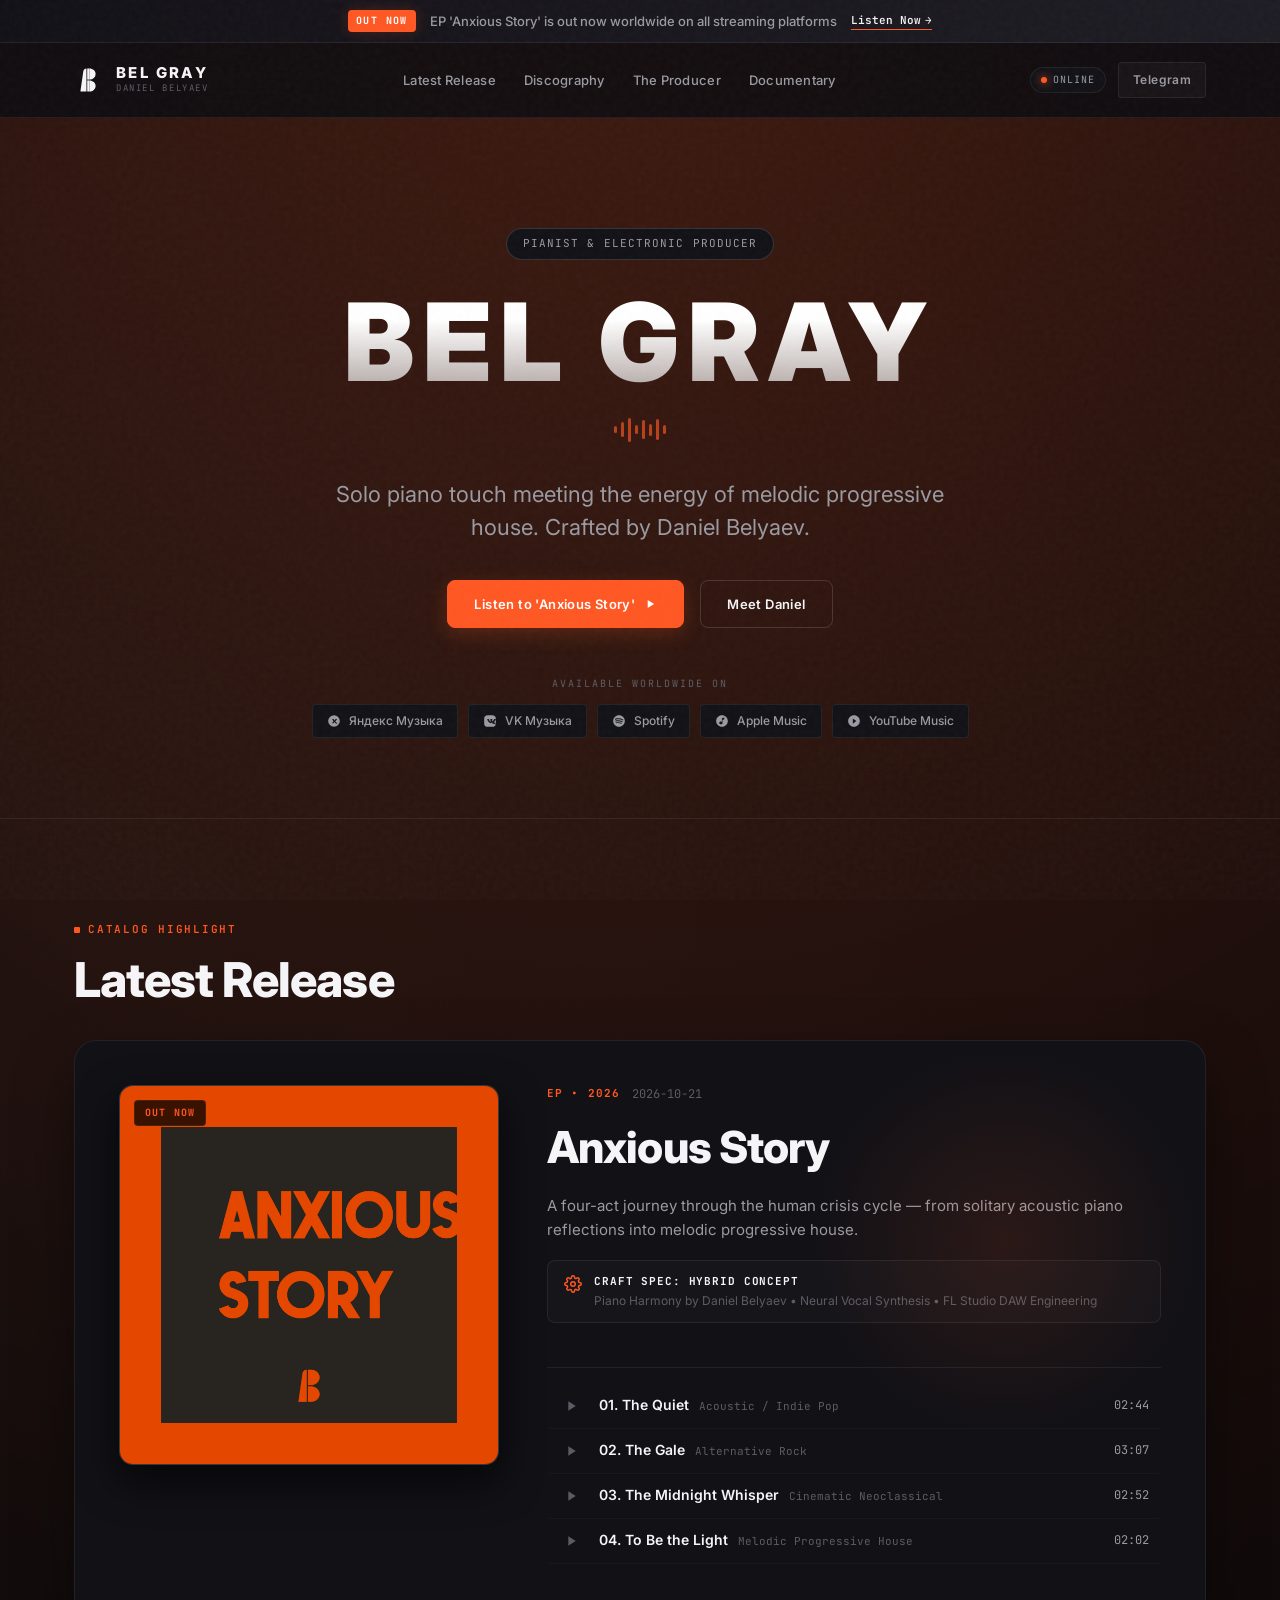
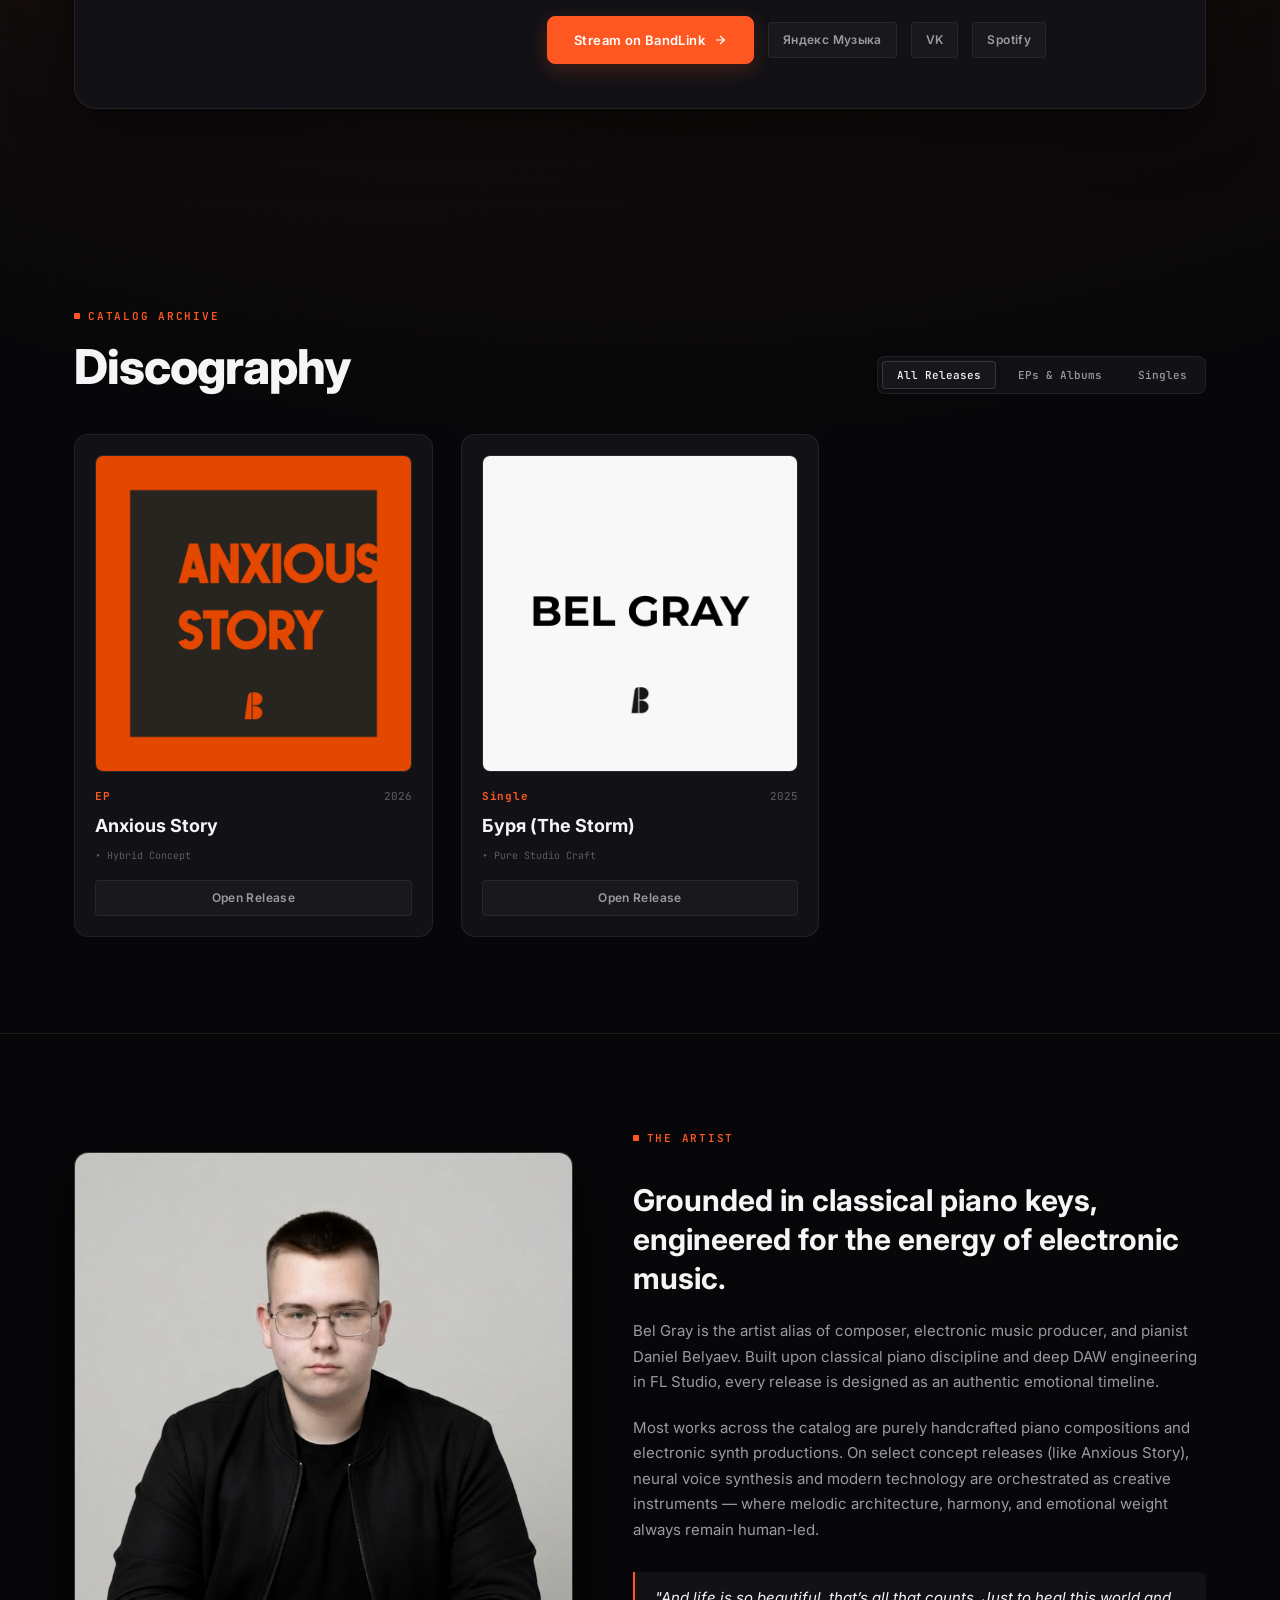
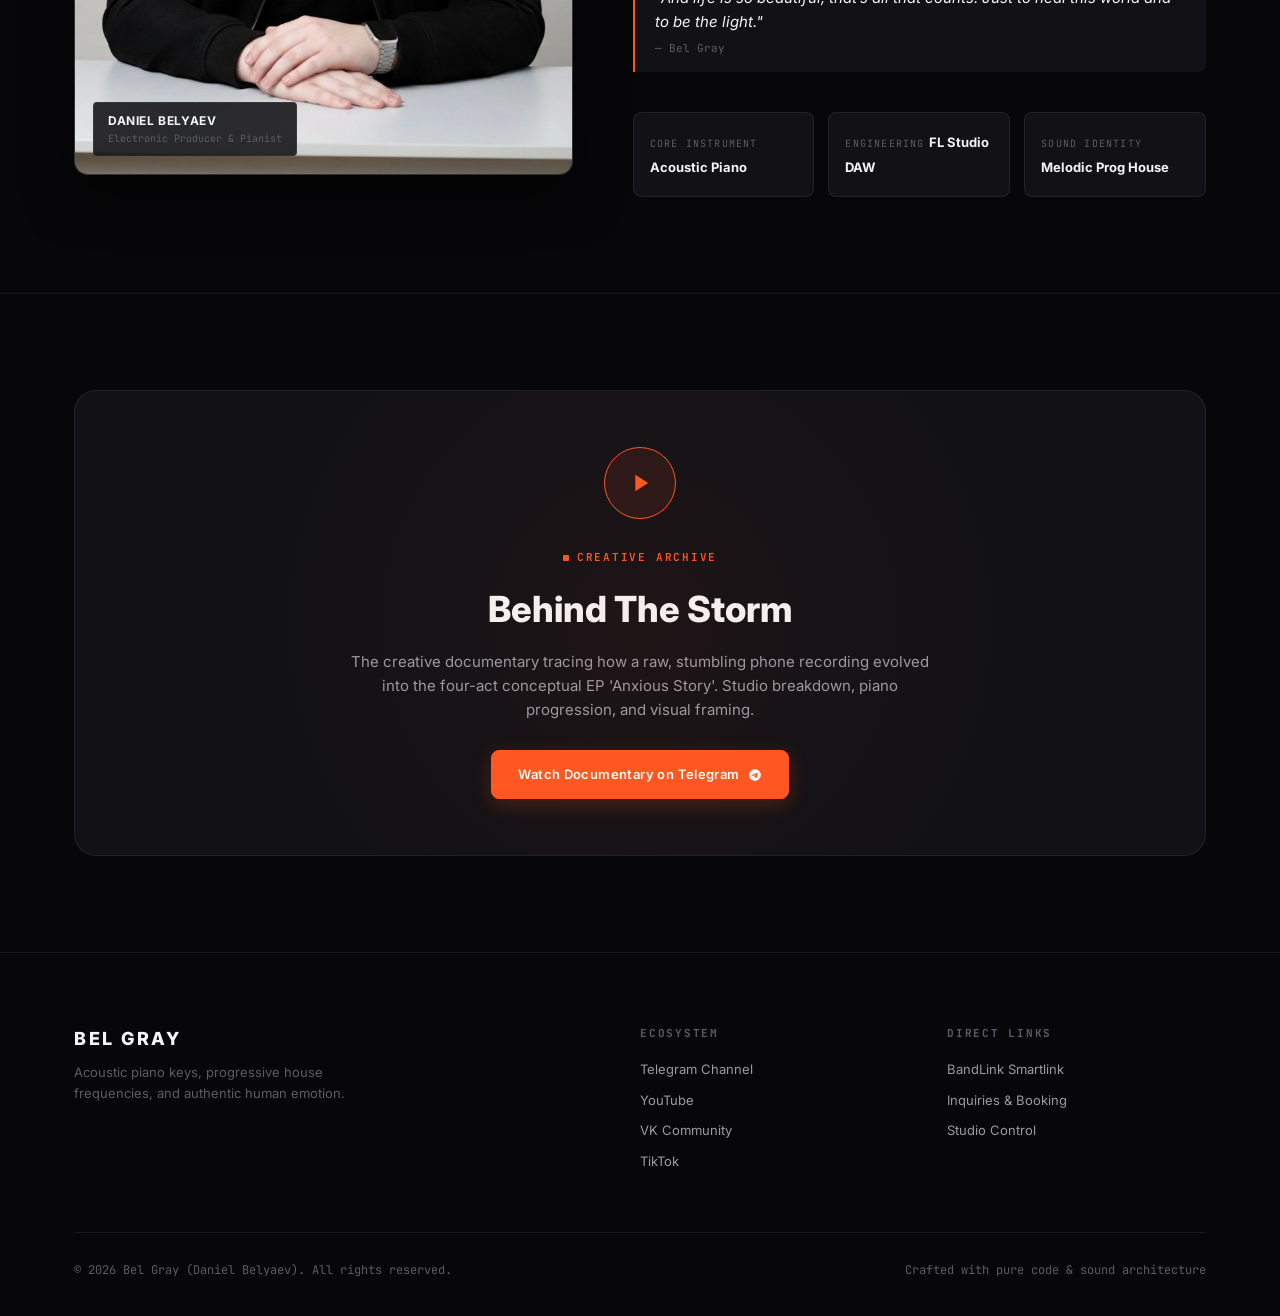
==== index.html @ e7e5f60a "init commit" ====
<!DOCTYPE html>
<html lang="en">
<head>
  <meta charset="UTF-8">
  <meta name="viewport" content="width=device-width, initial-scale=1.0">

  <!-- Primary Meta Tags -->
  <title>Bel Gray | Official Music Hub & Discography</title>
  <meta name="title" content="Bel Gray | Official Music Hub & Discography">
  <meta name="description" content="Official website of electronic music producer and pianist Bel Gray (Daniel Belyaev). Stream the latest EP 'Anxious Story', discover discography, and explore neoclassical piano infused with progressive house.">
  <meta name="keywords" content="Bel Gray, Daniel Belyaev, Anxious Story, To Be The Light, Progressive House, Melodic House, Piano House, Neoclassical, FL Studio, Electronic Producer">
  <meta name="author" content="Daniel Belyaev (Bel Gray)">
  <meta name="robots" content="index, follow">

  <!-- Open Graph / Meta for Socials & Telegram -->
  <meta property="og:type" content="profile">
  <meta property="og:site_name" content="Bel Gray Official">
  <meta property="og:title" content="Bel Gray | Official Music Hub">
  <meta property="og:description" content="Electronic music producer & pianist. Stream latest EP 'Anxious Story' and explore melodic electronic soundscapes.">
  <meta property="og:image" content="assets/Anxious Story.jpg">
  <meta property="og:url" content="https://belgray.com/">

  <!-- Twitter Card -->
  <meta name="twitter:card" content="summary_large_image">
  <meta name="twitter:title" content="Bel Gray | Official Music Hub">
  <meta name="twitter:description" content="Electronic music producer & pianist Daniel Belyaev (Bel Gray). Latest EP 'Anxious Story' out now.">
  <meta name="twitter:image" content="assets/Anxious Story.jpg">

  <!-- Fonts & Styles -->
  <link rel="icon" type="image/svg+xml" href="assets/BGM Logo White.svg">
  <link rel="apple-touch-icon" href="assets/BGM Avatar.png">
  <link rel="preconnect" href="https://fonts.googleapis.com">
  <link rel="preconnect" href="https://fonts.gstatic.com" crossorigin>
  <link href="https://fonts.googleapis.com/css2?family=Inter:wght@300;400;500;600;700;800;900&family=JetBrains+Mono:wght@400;500;600;700&display=swap" rel="stylesheet">
  <link rel="stylesheet" href="styles.css">

  <!-- Schema.org Structured Data -->
  <script type="application/ld+json">
  {
    "@context": "https://schema.org",
    "@type": "MusicGroup",
    "name": "Bel Gray",
    "alternateName": "Daniel Belyaev",
    "genre": ["Progressive House", "Melodic House", "Neoclassical Piano"],
    "description": "Electronic music producer, composer, and pianist.",
    "sameAs": [
      "https://t.me/belgray_music",
      "https://youtube.com/@belgray_music",
      "https://vk.com/belgray_music",
      "https://tiktok.com/@belgray_music"
    ]
  }
  </script>
</head>
<body>

  <!-- 1. Hot Announcement Top Bar (Controlled via Admin / Config) -->
  <div id="announcement-bar" class="announcement-bar" role="alert">
    <div class="container announcement-content">
      <span class="announcement-badge" id="announcement-badge">OUT NOW</span>
      <span class="announcement-text" id="announcement-text">EP 'Anxious Story' is out now worldwide on all streaming platforms</span>
      <a href="https://band.link/anxious_story" id="announcement-link" target="_blank" rel="noopener noreferrer" class="announcement-link">
        <span id="announcement-btn-text">Listen Now</span> →
      </a>
    </div>
  </div>

  <!-- 2. Sticky Glassmorphism Header -->
  <header class="site-header">
    <div class="container header-container">
      <a href="#hero" class="brand-link" aria-label="Bel Gray Official Home">
        <div class="brand-logo-wrap">
          <!-- Authentic Bel Gray Geometric Stencil Mark -->
          <svg class="brand-logo-svg" viewBox="0 0 3000 3000" fill="currentColor">
            <path d="M997.465 556.856C1021.43 389.935 1164.43 266 1333.07 266V2733.07H685L997.465 556.856Z"/>
            <rect x="1416.72" y="266" width="230.219" height="1190.08"/>
            <path d="M1646.05 1456.08C1822.81 1456.08 1992.33 1393.39 2117.32 1281.8C2242.31 1170.21 2312.53 1018.86 2312.53 861.042C2312.53 703.227 2242.31 551.876 2117.32 440.284C1992.33 328.692 1822.81 266 1646.05 266L1646.05 861.042V1456.08Z"/>
            <rect x="1418.19" y="1542.98" width="230.219" height="1190.08"/>
            <path d="M1647.52 2733.07C1824.28 2733.07 1993.81 2670.37 2118.79 2558.78C2243.78 2447.19 2314 2295.84 2314 2138.02C2314 1980.21 2243.78 1828.86 2118.79 1717.27C1993.81 1605.67 1824.28 1542.98 1647.52 1542.98L1647.52 2138.02V2733.07Z"/>
          </svg>
        </div>
        <div class="brand-title-wrap">
          <span class="brand-name">BEL GRAY</span>
          <span class="brand-subtitle">Daniel Belyaev</span>
        </div>
      </a>

      <nav class="desktop-nav" aria-label="Main Navigation">
        <a href="#latest" class="nav-link">Latest Release</a>
        <a href="#discography" class="nav-link">Discography</a>
        <a href="#about" class="nav-link">The Producer</a>
        <a href="#film" class="nav-link">Documentary</a>
      </nav>

      <div class="header-actions">
        <div class="live-indicator">
          <span class="pulse-dot"></span>
          <span>ONLINE</span>
        </div>
        <a href="https://t.me/belgray_music" target="_blank" rel="noopener noreferrer" class="btn btn-sm btn-ghost">
          Telegram
        </a>
        <button id="mobile-nav-toggle" class="mobile-nav-toggle" aria-label="Toggle navigation menu">
          <svg viewBox="0 0 24 24" width="20" height="20" fill="none" stroke="currentColor" stroke-width="2">
            <line x1="3" y1="12" x2="21" y2="12"></line>
            <line x1="3" y1="6" x2="21" y2="6"></line>
            <line x1="3" y1="18" x2="21" y2="18"></line>
          </svg>
        </button>
      </div>
    </div>
  </header>

  <main>
    <!-- 3. Hero Section -->
    <section id="hero" class="hero-section">
      <div class="container hero-container">
        <div class="hero-status-pill">
          <span id="hero-badge">PIANIST & ELECTRONIC PRODUCER</span>
        </div>

        <h1 class="hero-title-glitch" id="hero-title">BEL GRAY</h1>

        <!-- Sound Wave Animated Visualizer -->
        <div class="sound-wave-strip" aria-hidden="true">
          <div class="wave-bar"></div>
          <div class="wave-bar"></div>
          <div class="wave-bar"></div>
          <div class="wave-bar"></div>
          <div class="wave-bar"></div>
          <div class="wave-bar"></div>
          <div class="wave-bar"></div>
          <div class="wave-bar"></div>
        </div>

        <p class="hero-subtitle" id="hero-subtitle">
          Solo piano touch meeting the energy of melodic progressive house. 
          Crafted by <strong>Daniel Belyaev</strong>.
        </p>

        <div class="hero-cta-row">
          <a href="#latest" class="btn btn-primary" id="hero-cta-primary">
            <span>Listen to 'Anxious Story'</span>
            <svg width="14" height="14" viewBox="0 0 24 24" fill="currentColor">
              <path d="M8 5v14l11-7z"/>
            </svg>
          </a>
          <a href="#about" class="btn btn-outline" id="hero-cta-secondary">
            <span>Meet Daniel</span>
          </a>
        </div>

        <div class="streaming-row">
          <span class="streaming-label">AVAILABLE WORLDWIDE ON</span>
          <div class="streaming-badges">
            <a href="https://music.yandex.ru/artist/belgray" target="_blank" rel="noopener" class="platform-chip">
              <svg viewBox="0 0 24 24" width="13" height="13" fill="currentColor"><path d="M12 2a10 10 0 1 0 10 10A10 10 0 0 0 12 2zm3.8 14.5-3.3-2.6-1.5 2.1H8.5l2.6-3.7-2.4-3.8h2.6l1.7 2.7 1.8-2.7h2.6l-3.2 4.4 3.8 3.6z"/></svg>
              <span>Яндекс Музыка</span>
            </a>
            <a href="https://vk.com/artist/belgray" target="_blank" rel="noopener" class="platform-chip">
              <svg viewBox="0 0 24 24" width="13" height="13" fill="currentColor"><path d="M15.68 2H8.32C3.99 2 2 3.99 2 8.32v7.36C2 20.01 3.99 22 8.32 22h7.36c4.33 0 6.32-1.99 6.32-6.32V8.32C22 3.99 20.01 2 15.68 2zm3.32 14.65h-1.63c-.62 0-.81-.49-1.92-1.6-.97-.94-1.4-.1.06-1.4-.18 0-.4.07-.57.21l-.01.01c-.34.28-.43.59-.43 1.2v.38c0 .32-.1.5-.96.5-1.42 0-2.99-.86-4.1-2.47-1.67-2.36-2.14-4.14-2.14-4.5 0-.2.08-.38.47-.38h1.63c.4 0 .54.18.7.6.77 2.25 2.07 4.22 2.61 4.22.2 0 .29-.09.29-.6v-2.33c-.06-1.07-.63-1.16-.63-1.54 0-.19.16-.38.42-.38h2.57c.36 0 .48.19.48.61v3.34c0 .36.16.48.27.48.21 0 .39-.13.78-.52 1.2-1.34 2.05-3.41 2.05-3.41.11-.23.3-.43.72-.43h1.63c.49 0 .6.25.49.6-.2 1.02-2.37 3.98-2.48 4.16-.22.34-.31.49 0 .91.22.3 1 1 1.51 1.7.38.53.67.97.75 1.28.12.35-.07.54-.42.54z"/></svg>
              <span>VK Музыка</span>
            </a>
            <a href="https://open.spotify.com/artist/belgray" target="_blank" rel="noopener" class="platform-chip">
              <svg viewBox="0 0 24 24" width="13" height="13" fill="currentColor"><path d="M12 2C6.477 2 2 6.477 2 12s4.477 10 10 10 10-4.477 10-10S17.523 2 12 2zm4.586 14.424c-.18.295-.563.387-.857.207-2.348-1.435-5.304-1.76-8.785-.964-.335.077-.67-.133-.746-.468-.077-.335.132-.67.467-.746 3.808-.87 7.076-.496 9.714 1.115.295.18.387.563.207.856zm1.223-2.72c-.226.367-.707.482-1.074.256-2.687-1.652-6.785-2.131-9.965-1.166-.413.126-.85-.108-.975-.521-.125-.413.108-.85.52-.975 3.632-1.103 8.147-.568 11.238 1.332.367.226.482.707.256 1.074zm.105-2.835C14.692 8.95 9.375 8.775 6.297 9.71c-.493.15-1.016-.129-1.166-.622-.149-.493.13-1.016.623-1.166 3.532-1.072 9.404-.866 13.115 1.338.445.264.59.838.327 1.282-.264.445-.838.59-1.282.327z"/></svg>
              <span>Spotify</span>
            </a>
            <a href="https://music.apple.com/artist/belgray" target="_blank" rel="noopener" class="platform-chip">
              <svg viewBox="0 0 24 24" width="13" height="13" fill="currentColor"><path d="M12 2C6.48 2 2 6.48 2 12s4.48 10 10 10 10-4.48 10-10S17.52 2 12 2zm3.88 6.06c.07.69-.36 1.41-1.07 1.77-.52.26-1.1.25-1.68.22-.05-.01-.1-.02-.15-.02-.1 0-.17.06-.17.16v6.33c0 .32-.2.6-.5.72-.67.26-1.52.46-2.22.46-1.56 0-2.82-.92-2.82-2.37 0-1.46 1.26-2.45 2.82-2.45.65 0 1.35.19 1.78.43v-5.6c0-.52.37-.96.88-1.05.9-.16 2.08-.4 2.89-.52.12-.02.24.07.24.2z"/></svg>
              <span>Apple Music</span>
            </a>
            <a href="https://youtube.com/@belgray_music" target="_blank" rel="noopener" class="platform-chip">
              <svg viewBox="0 0 24 24" width="13" height="13" fill="currentColor"><path d="M12 2C6.48 2 2 6.48 2 12s4.48 10 10 10 10-4.48 10-10S17.52 2 12 2zm-2 14.5v-9l6 4.5-6 4.5z"/></svg>
              <span>YouTube Music</span>
            </a>
          </div>
        </div>
      </div>
    </section>

    <!-- 4. Featured / Latest Release (Anxious Story Slot) -->
    <section id="latest" class="section latest-section">
      <div class="container">
        <div class="section-tag">CATALOG HIGHLIGHT</div>
        <h2 class="section-title">Latest Release</h2>

        <div id="latest-release-mount" class="latest-card-wrapper" style="margin-top: 32px;">
          <!-- Rendered dynamically via app.js with instant fallback -->
        </div>
      </div>
    </section>

    <!-- 5. Complete Discography Repository -->
    <section id="discography" class="section discography-section">
      <div class="container">
        <div class="section-header-row">
          <div>
            <div class="section-tag">CATALOG ARCHIVE</div>
            <h2 class="section-title">Discography</h2>
          </div>

          <div class="catalog-filter-group" id="catalog-filters" role="tablist">
            <button class="filter-btn active" data-filter="all">All Releases</button>
            <button class="filter-btn" data-filter="ep">EPs & Albums</button>
            <button class="filter-btn" data-filter="single">Singles</button>
          </div>
        </div>

        <div id="discography-grid-mount" class="discography-grid">
          <!-- Populated dynamically via app.js -->
        </div>
      </div>
    </section>

    <!-- 6. The Producer (About Daniel Belyaev) -->
    <section id="about" class="section about-section">
      <div class="container">
        <div class="about-grid">
          <!-- Daniel's Studio Portrait Frame -->
          <div class="about-visual">
            <div class="about-portrait-frame">
              <img id="bio-photo" src="assets/BGM Daniel Belyaev Photo.png" alt="Daniel Belyaev (Bel Gray) in studio" loading="lazy">
              <div class="portrait-caption-pill">
                <span class="caption-name" id="bio-caption-name">DANIEL BELYAEV</span>
                <span class="caption-role" id="bio-caption-role">Electronic Producer & Pianist</span>
              </div>
            </div>
          </div>

          <div class="about-content">
            <div class="section-tag">THE ARTIST</div>
            <h2 class="about-lead" id="bio-lead">
              Grounded in classical piano keys, engineered for the energy of electronic music.
            </h2>
            <p class="about-body-text" id="bio-p1">
              Bel Gray is the artist alias of composer, electronic music producer, and pianist Daniel Belyaev. Built upon classical piano discipline and deep DAW engineering in FL Studio, every release is designed as an authentic emotional timeline.
            </p>
            <p class="about-body-text" id="bio-p2">
              Most works across the catalog are purely handcrafted piano compositions and electronic synth productions. On select concept releases (like <em>Anxious Story</em>), neural voice synthesis and modern technology are orchestrated as creative instruments — where melodic architecture, harmony, and emotional weight always remain human-led.
            </p>

            <div class="quote-panel">
              <p id="bio-quote">"And life is so beautiful, that’s all that counts. Just to heal this world and to be the light."</p>
              <span class="quote-author-tag" id="bio-quote-author">— Bel Gray</span>
            </div>

            <div class="about-stats-grid" id="bio-stats-mount">
              <div class="stat-item">
                <span class="stat-kicker">CORE INSTRUMENT</span>
                <span class="stat-value-text">Acoustic Piano</span>
              </div>
              <div class="stat-item">
                <span class="stat-kicker">ENGINEERING</span>
                <span class="stat-value-text">FL Studio DAW</span>
              </div>
              <div class="stat-item">
                <span class="stat-kicker">SOUND IDENTITY</span>
                <span class="stat-value-text">Melodic Prog House</span>
              </div>
            </div>
          </div>
        </div>
      </div>
    </section>

    <!-- 7. Documentary Archive / BTS -->
    <section id="film" class="section film-section">
      <div class="container">
        <div class="bts-card">
          <a href="https://t.me/belgray_music" id="doc-link-play" target="_blank" rel="noopener noreferrer" class="bts-play-circle" aria-label="Watch Documentary">
            <svg width="28" height="28" viewBox="0 0 24 24" fill="currentColor">
              <path d="M8 5v14l11-7z"/>
            </svg>
          </a>
          <div class="section-tag" id="doc-badge">CREATIVE ARCHIVE</div>
          <h2 class="bts-title" id="doc-title">Behind The Storm</h2>
          <p class="bts-desc" id="doc-desc">
            The creative documentary tracing how a raw, stumbling phone recording evolved into the four-act conceptual EP 'Anxious Story'. Studio breakdown, piano progression, and visual framing.
          </p>
          <a href="https://t.me/belgray_music" id="doc-btn" target="_blank" rel="noopener noreferrer" class="btn btn-primary">
            <span id="doc-btn-text">Watch Documentary on Telegram</span>
            <svg width="14" height="14" viewBox="0 0 24 24" fill="currentColor">
              <path d="M12 2C6.48 2 2 6.48 2 12s4.48 10 10 10 10-4.48 10-10S17.52 2 12 2zm4.64 6.8c-.15 1.58-.8 5.42-1.13 7.19-.14.75-.42 1-.68 1.03-.58.05-1.02-.38-1.58-.75-.88-.58-1.38-.94-2.23-1.5-.99-.65-.35-1.01.22-1.59.15-.15 2.71-2.48 2.76-2.69a.2.2 0 0 0-.05-.18c-.06-.05-.14-.03-.21-.02-.09.02-1.49.95-4.22 2.79-.4.27-.76.41-1.08.4-.36-.01-1.04-.2-1.55-.37-.63-.2-1.12-.31-1.08-.66.02-.18.27-.36.75-.55 2.93-1.28 4.88-2.12 5.86-2.54 2.79-1.16 3.37-1.36 3.75-1.36.08 0 .28.02.4.12.1.08.13.19.14.27-.01.06.01.24 0 .38z"/>
            </svg>
          </a>
        </div>
      </div>
    </section>
  </main>

  <!-- 8. Stream Quick-Picker Modal (Zero Server Load Audio Redirect) -->
  <div id="stream-picker-modal" class="stream-modal-overlay" role="dialog" aria-modal="true" aria-labelledby="modal-track-name">
    <div class="stream-modal-card">
      <button class="modal-close-btn" id="stream-modal-close" aria-label="Close dialog">✕</button>
      <span class="modal-kicker">STREAM FULL MASTER</span>
      <h3 class="modal-track-title" id="modal-track-name">Track Title</h3>
      <p class="modal-desc">
        To preserve maximum lossless audio quality and zero server latency, this release is streamed directly via official services:
      </p>

      <div class="modal-platform-list" id="modal-platform-links">
        <a href="https://band.link/anxious_story" id="modal-link-bandlink" target="_blank" rel="noopener noreferrer" class="modal-platform-btn">
          <div class="modal-platform-left">
            <svg class="modal-platform-icon" viewBox="0 0 24 24" fill="currentColor">
              <path d="M3.9 12c0-1.71 1.39-3.1 3.1-3.1h4V7H7c-2.76 0-5 2.24-5 5s2.24 5 5 5h4v-1.9H7c-1.71 0-3.1-1.39-3.1-3.1zm4.1 1h8v-2H8v2zm9-6h-4v1.9h4c1.71 0 3.1 1.39 3.1 3.1s-1.39 3.1-3.1 3.1h-4V17h4c2.76 0 5-2.24 5-5s-2.24-5-5-5z"/>
            </svg>
            <span>BandLink (All Platforms Smartlink)</span>
          </div>
          <span class="modal-platform-arrow">OPEN ↗</span>
        </a>
        <a href="https://music.yandex.ru/artist/belgray" id="modal-link-yandex" target="_blank" rel="noopener noreferrer" class="modal-platform-btn">
          <div class="modal-platform-left">
            <svg class="modal-platform-icon" viewBox="0 0 24 24" fill="currentColor">
              <path d="M12 2a10 10 0 1 0 10 10A10 10 0 0 0 12 2zm3.8 14.5-3.3-2.6-1.5 2.1H8.5l2.6-3.7-2.4-3.8h2.6l1.7 2.7 1.8-2.7h2.6l-3.2 4.4 3.8 3.6z"/>
            </svg>
            <span>Яндекс Музыка</span>
          </div>
          <span class="modal-platform-arrow">PLAY ↗</span>
        </a>
        <a href="https://vk.com/artist/belgray" id="modal-link-vk" target="_blank" rel="noopener noreferrer" class="modal-platform-btn">
          <div class="modal-platform-left">
            <svg class="modal-platform-icon" viewBox="0 0 24 24" fill="currentColor">
              <path d="M15.68 2H8.32C3.99 2 2 3.99 2 8.32v7.36C2 20.01 3.99 22 8.32 22h7.36c4.33 0 6.32-1.99 6.32-6.32V8.32C22 3.99 20.01 2 15.68 2zm3.32 14.65h-1.63c-.62 0-.81-.49-1.92-1.6-.97-.94-1.4-.1.06-1.4-.18 0-.4.07-.57.21l-.01.01c-.34.28-.43.59-.43 1.2v.38c0 .32-.1.5-.96.5-1.42 0-2.99-.86-4.1-2.47-1.67-2.36-2.14-4.14-2.14-4.5 0-.2.08-.38.47-.38h1.63c.4 0 .54.18.7.6.77 2.25 2.07 4.22 2.61 4.22.2 0 .29-.09.29-.6v-2.33c-.06-1.07-.63-1.16-.63-1.54 0-.19.16-.38.42-.38h2.57c.36 0 .48.19.48.61v3.34c0 .36.16.48.27.48.21 0 .39-.13.78-.52 1.2-1.34 2.05-3.41 2.05-3.41.11-.23.3-.43.72-.43h1.63c.49 0 .6.25.49.6-.2 1.02-2.37 3.98-2.48 4.16-.22.34-.31.49 0 .91.22.3 1 1 1.51 1.7.38.53.67.97.75 1.28.12.35-.07.54-.42.54z"/>
            </svg>
            <span>VK Музыка</span>
          </div>
          <span class="modal-platform-arrow">PLAY ↗</span>
        </a>
        <a href="https://open.spotify.com/artist/belgray" id="modal-link-spotify" target="_blank" rel="noopener noreferrer" class="modal-platform-btn">
          <div class="modal-platform-left">
            <svg class="modal-platform-icon" viewBox="0 0 24 24" fill="currentColor">
              <path d="M12 2C6.477 2 2 6.477 2 12s4.477 10 10 10 10-4.477 10-10S17.523 2 12 2zm4.586 14.424c-.18.295-.563.387-.857.207-2.348-1.435-5.304-1.76-8.785-.964-.335.077-.67-.133-.746-.468-.077-.335.132-.67.467-.746 3.808-.87 7.076-.496 9.714 1.115.295.18.387.563.207.856zm1.223-2.72c-.226.367-.707.482-1.074.256-2.687-1.652-6.785-2.131-9.965-1.166-.413.126-.85-.108-.975-.521-.125-.413.108-.85.52-.975 3.632-1.103 8.147-.568 11.238 1.332.367.226.482.707.256 1.074zm.105-2.835C14.692 8.95 9.375 8.775 6.297 9.71c-.493.15-1.016-.129-1.166-.622-.149-.493.13-1.016.623-1.166 3.532-1.072 9.404-.866 13.115 1.338.445.264.59.838.327 1.282-.264.445-.838.59-1.282.327z"/>
            </svg>
            <span>Spotify</span>
          </div>
          <span class="modal-platform-arrow">PLAY ↗</span>
        </a>
        <a href="https://music.apple.com/artist/belgray" id="modal-link-apple" target="_blank" rel="noopener noreferrer" class="modal-platform-btn">
          <div class="modal-platform-left">
            <svg class="modal-platform-icon" viewBox="0 0 24 24" fill="currentColor">
              <path d="M12 2C6.48 2 2 6.48 2 12s4.48 10 10 10 10-4.48 10-10S17.52 2 12 2zm3.88 6.06c.07.69-.36 1.41-1.07 1.77-.52.26-1.1.25-1.68.22-.05-.01-.1-.02-.15-.02-.1 0-.17.06-.17.16v6.33c0 .32-.2.6-.5.72-.67.26-1.52.46-2.22.46-1.56 0-2.82-.92-2.82-2.37 0-1.46 1.26-2.45 2.82-2.45.65 0 1.35.19 1.78.43v-5.6c0-.52.37-.96.88-1.05.9-.16 2.08-.4 2.89-.52.12-.02.24.07.24.2z"/>
            </svg>
            <span>Apple Music</span>
          </div>
          <span class="modal-platform-arrow">PLAY ↗</span>
        </a>
      </div>
    </div>
  </div>

  <!-- 9. Footer Hub -->
  <footer class="site-footer">
    <div class="container footer-container">
      <div class="footer-top-grid">
        <div>
          <div class="footer-brand-title">BEL GRAY</div>
          <p class="footer-brand-desc">
            Acoustic piano keys, progressive house frequencies, and authentic human emotion.
          </p>
        </div>

        <div>
          <div class="footer-col-title">Ecosystem</div>
          <div class="footer-links">
            <a href="https://t.me/belgray_music" target="_blank" rel="noopener">Telegram Channel</a>
            <a href="https://youtube.com/@belgray_music" target="_blank" rel="noopener">YouTube</a>
            <a href="https://vk.com/belgray_music" target="_blank" rel="noopener">VK Community</a>
            <a href="https://tiktok.com/@belgray_music" target="_blank" rel="noopener">TikTok</a>
          </div>
        </div>

        <div>
          <div class="footer-col-title">Direct Links</div>
          <div class="footer-links">
            <a href="https://band.link/anxious_story" target="_blank" rel="noopener">BandLink Smartlink</a>
            <a href="mailto:contact@belgray.com">Inquiries & Booking</a>
            <a href="admin.html" class="admin-link-discrete">Studio Control</a>
          </div>
        </div>
      </div>

      <div class="footer-bottom-bar">
        <span>© 2026 Bel Gray (Daniel Belyaev). All rights reserved.</span>
        <span>Crafted with pure code & sound architecture</span>
      </div>
    </div>
  </footer>

  <!-- Client Application Script -->
  <script src="app.js"></script>
</body>
</html>
---- styles.css ----
/* ==========================================================================
   BEL GRAY OFFICIAL ARTIST HUB — DESIGN SYSTEM
   Aesthetic: Architectural Scandinavian Brutalism meets Luxury Tech
   Inspirations: Teenage Engineering, Madeon, Apple Pro, ODESZA
   ========================================================================== */

:root {
  /* Dynamic Theme Accents (Adaptable per release) */
  --accent-color: #FF5722;
  --accent-hover: #F4511E;
  --accent-glow: rgba(255, 87, 34, 0.22);
  --accent-subtle: rgba(255, 87, 34, 0.10);
  --accent-border: rgba(255, 87, 34, 0.40);

  /* Deep Void Surfaces */
  --bg-void: #070709;
  --bg-primary: #0A0A0D;
  --bg-surface: #111116;
  --bg-card: #16161C;
  --bg-card-hover: #1C1C24;
  --bg-glass: rgba(12, 12, 16, 0.82);
  --bg-glass-elevated: rgba(22, 22, 28, 0.75);

  /* Precise Borders */
  --border-subtle: rgba(255, 255, 255, 0.07);
  --border-medium: rgba(255, 255, 255, 0.14);
  --border-high: rgba(255, 255, 255, 0.25);

  /* Typography */
  --text-primary: #F5F5F7;
  --text-secondary: #9A9AA2;
  --text-muted: #5C5C66;
  --text-dim: #3E3E48;

  --font-sans: 'Inter', -apple-system, BlinkMacSystemFont, 'Segoe UI', Roboto, sans-serif;
  --font-mono: 'JetBrains Mono', 'SF Mono', monospace;

  /* Layout & Geometry */
  --container-max: 1180px;
  --radius-xs: 4px;
  --radius-sm: 8px;
  --radius-md: 14px;
  --radius-lg: 22px;
  --radius-full: 9999px;

  /* Transitions */
  --transition-fast: 0.18s cubic-bezier(0.16, 1, 0.3, 1);
  --transition-smooth: 0.32s cubic-bezier(0.16, 1, 0.3, 1);
}

/* ==========================================================================
   RESET & BASE
   ========================================================================== */
*, *::before, *::after {
  box-sizing: border-box;
  margin: 0;
  padding: 0;
}

html {
  scroll-behavior: smooth;
  background-color: var(--bg-void);
  color: var(--text-primary);
  font-family: var(--font-sans);
  -webkit-font-smoothing: antialiased;
  -moz-osx-font-smoothing: grayscale;
  text-rendering: optimizeLegibility;
}

body {
  line-height: 1.6;
  overflow-x: hidden;
  background: 
    radial-gradient(circle at 50% 0%, var(--accent-glow) 0%, transparent 45%),
    radial-gradient(circle at 10% 20%, rgba(255, 255, 255, 0.02) 0%, transparent 30%),
    var(--bg-void);
  min-height: 100vh;
  position: relative;
}

body::before {
  content: '';
  position: fixed;
  inset: 0;
  width: 100vw;
  height: 100vh;
  background-image: url("data:image/svg+xml,%3Csvg viewBox='0 0 200 200' xmlns='http://www.w3.org/2000/svg'%3E%3Cfilter id='noiseFilter'%3E%3CfeTurbulence type='fractalNoise' baseFrequency='0.8' numOctaves='3' stitchTiles='stitch'/%3E%3C/filter%3E%3Crect width='100%25' height='100%25' filter='url(%23noiseFilter)' opacity='0.035'/%3E%3C/svg%3E");
  pointer-events: none;
  z-index: 999;
}

::selection {
  background: var(--accent-color);
  color: #FFFFFF;
}

a {
  color: inherit;
  text-decoration: none;
  transition: var(--transition-fast);
}

img {
  max-width: 100%;
  height: auto;
  display: block;
}

button {
  font-family: inherit;
  border: none;
  background: none;
  cursor: pointer;
}

.container {
  max-width: var(--container-max);
  margin: 0 auto;
  padding: 0 24px;
}

/* ==========================================================================
   HOT ANNOUNCEMENT TOP BAR
   ========================================================================== */
.announcement-bar {
  background: linear-gradient(90deg, rgba(16, 16, 22, 0.95), rgba(28, 28, 36, 0.95));
  border-bottom: 1px solid var(--border-subtle);
  padding: 10px 16px;
  font-size: 13px;
  transition: var(--transition-smooth);
}

.announcement-bar.hidden {
  display: none;
}

.announcement-content {
  display: flex;
  align-items: center;
  justify-content: center;
  gap: 14px;
  flex-wrap: wrap;
}

.announcement-badge {
  font-family: var(--font-mono);
  font-size: 10px;
  font-weight: 700;
  letter-spacing: 0.14em;
  padding: 3px 8px;
  background: var(--accent-color);
  color: #FFFFFF;
  border-radius: var(--radius-xs);
  text-transform: uppercase;
  box-shadow: 0 0 14px var(--accent-glow);
}

.announcement-text {
  color: var(--text-secondary);
  font-weight: 500;
}

.announcement-link {
  font-family: var(--font-mono);
  font-size: 11px;
  font-weight: 600;
  color: var(--text-primary);
  display: inline-flex;
  align-items: center;
  gap: 4px;
  border-bottom: 1px solid var(--accent-color);
}

.announcement-link:hover {
  color: var(--accent-color);
}

/* ==========================================================================
   STICKY HEADER & NAVIGATION
   ========================================================================== */
.site-header {
  position: sticky;
  top: 0;
  z-index: 100;
  backdrop-filter: blur(20px);
  -webkit-backdrop-filter: blur(20px);
  background-color: var(--bg-glass);
  border-bottom: 1px solid var(--border-subtle);
  transition: var(--transition-fast);
}

.header-container {
  display: flex;
  align-items: center;
  justify-content: space-between;
  height: 74px;
}

.brand-link {
  display: flex;
  align-items: center;
  gap: 14px;
}

.brand-logo-wrap {
  width: 28px;
  height: 28px;
  display: flex;
  align-items: center;
  justify-content: center;
  color: var(--text-primary);
  transition: transform var(--transition-fast);
}

.brand-link:hover .brand-logo-wrap {
  transform: scale(1.06);
}

.brand-logo-svg {
  width: 100%;
  height: 100%;
}

.brand-title-wrap {
  display: flex;
  flex-direction: column;
}

.brand-name {
  font-weight: 800;
  letter-spacing: 0.16em;
  font-size: 15px;
  line-height: 1.1;
  color: var(--text-primary);
}

.brand-subtitle {
  font-family: var(--font-mono);
  font-size: 9px;
  letter-spacing: 0.18em;
  color: var(--text-muted);
  text-transform: uppercase;
}

.desktop-nav {
  display: flex;
  gap: 28px;
  align-items: center;
}

.nav-link {
  font-size: 13px;
  font-weight: 500;
  color: var(--text-secondary);
  letter-spacing: 0.02em;
  position: relative;
  padding: 6px 0;
}

.nav-link:hover {
  color: var(--text-primary);
}

.nav-link::after {
  content: '';
  position: absolute;
  bottom: 0;
  left: 0;
  width: 0;
  height: 2px;
  background-color: var(--accent-color);
  transition: width var(--transition-fast);
}

.nav-link:hover::after {
  width: 100%;
}

.header-actions {
  display: flex;
  align-items: center;
  gap: 12px;
}

.live-indicator {
  display: inline-flex;
  align-items: center;
  gap: 6px;
  font-family: var(--font-mono);
  font-size: 10px;
  color: var(--text-secondary);
  letter-spacing: 0.1em;
  padding: 4px 10px;
  border-radius: var(--radius-full);
  border: 1px solid var(--border-subtle);
  background: var(--bg-surface);
}

.pulse-dot {
  width: 6px;
  height: 6px;
  border-radius: 50%;
  background-color: var(--accent-color);
  box-shadow: 0 0 8px var(--accent-color);
  animation: pulse-ring 2s infinite;
}

@keyframes pulse-ring {
  0% { transform: scale(0.95); opacity: 0.8; }
  50% { transform: scale(1.3); opacity: 1; }
  100% { transform: scale(0.95); opacity: 0.8; }
}

/* Mobile Toggle */
.mobile-nav-toggle {
  display: none;
  width: 40px;
  height: 40px;
  align-items: center;
  justify-content: center;
  color: var(--text-primary);
  border: 1px solid var(--border-subtle);
  border-radius: var(--radius-sm);
  background: var(--bg-surface);
}

/* ==========================================================================
   BUTTONS & BADGES
   ========================================================================== */
.btn {
  display: inline-flex;
  align-items: center;
  justify-content: center;
  gap: 8px;
  padding: 13px 26px;
  font-size: 13px;
  font-weight: 600;
  letter-spacing: 0.03em;
  border-radius: var(--radius-sm);
  cursor: pointer;
  transition: var(--transition-fast);
  white-space: nowrap;
}

.btn-primary {
  background-color: var(--accent-color);
  color: #FFFFFF;
  border: 1px solid var(--accent-color);
  box-shadow: 0 6px 20px var(--accent-glow);
}

.btn-primary:hover {
  background-color: var(--accent-hover);
  border-color: var(--accent-hover);
  transform: translateY(-2px);
  box-shadow: 0 10px 28px var(--accent-glow);
}

.btn-outline {
  background-color: transparent;
  color: var(--text-primary);
  border: 1px solid var(--border-medium);
}

.btn-outline:hover {
  border-color: var(--text-primary);
  background-color: rgba(255, 255, 255, 0.05);
  transform: translateY(-2px);
}

.btn-ghost {
  background-color: rgba(255, 255, 255, 0.03);
  border: 1px solid var(--border-subtle);
  color: var(--text-secondary);
}

.btn-ghost:hover {
  color: var(--text-primary);
  border-color: var(--border-medium);
  background-color: rgba(255, 255, 255, 0.06);
}

.btn-sm {
  padding: 7px 14px;
  font-size: 12px;
  border-radius: var(--radius-xs);
}

.section-tag {
  display: inline-flex;
  align-items: center;
  gap: 8px;
  font-family: var(--font-mono);
  font-size: 11px;
  font-weight: 600;
  letter-spacing: 0.16em;
  color: var(--accent-color);
  text-transform: uppercase;
  margin-bottom: 14px;
}

.section-tag::before {
  content: '';
  display: inline-block;
  width: 6px;
  height: 6px;
  background-color: var(--accent-color);
  border-radius: 1px;
}

.section-title {
  font-size: clamp(30px, 4.2vw, 48px);
  font-weight: 800;
  letter-spacing: -0.02em;
  line-height: 1.15;
}

/* ==========================================================================
   HERO SECTION
   ========================================================================== */
.hero-section {
  padding: 110px 0 80px;
  position: relative;
  border-bottom: 1px solid var(--border-subtle);
  text-align: center;
}

.hero-container {
  max-width: 860px;
}

.hero-status-pill {
  display: inline-flex;
  align-items: center;
  gap: 8px;
  padding: 6px 16px;
  border-radius: var(--radius-full);
  background: var(--bg-surface);
  border: 1px solid var(--border-medium);
  margin-bottom: 28px;
  font-family: var(--font-mono);
  font-size: 11px;
  letter-spacing: 0.1em;
  color: var(--text-secondary);
}

.hero-title-glitch {
  font-size: clamp(52px, 10vw, 108px);
  font-weight: 900;
  letter-spacing: 0.08em;
  line-height: 1;
  margin-bottom: 22px;
  text-transform: uppercase;
  background: linear-gradient(180deg, #FFFFFF 30%, rgba(255, 255, 255, 0.6) 100%);
  -webkit-background-clip: text;
  -webkit-text-fill-color: transparent;
}

.hero-subtitle {
  font-size: clamp(17px, 2.2vw, 22px);
  color: var(--text-secondary);
  font-weight: 400;
  max-width: 640px;
  margin: 0 auto 36px;
  line-height: 1.5;
}

.hero-subtitle strong {
  color: var(--text-primary);
  font-weight: 600;
}

.hero-cta-row {
  display: flex;
  justify-content: center;
  gap: 16px;
  margin-bottom: 48px;
  flex-wrap: wrap;
}

/* Sound Wave Bars Animation */
.sound-wave-strip {
  display: flex;
  align-items: center;
  justify-content: center;
  gap: 4px;
  height: 24px;
  margin-bottom: 36px;
}

.wave-bar {
  width: 3px;
  height: 100%;
  background-color: var(--accent-color);
  border-radius: 2px;
  opacity: 0.65;
  animation: sound-jump 1.4s ease-in-out infinite alternate;
}

.wave-bar:nth-child(1) { height: 30%; animation-delay: 0.1s; }
.wave-bar:nth-child(2) { height: 60%; animation-delay: 0.3s; }
.wave-bar:nth-child(3) { height: 100%; animation-delay: 0.2s; }
.wave-bar:nth-child(4) { height: 40%; animation-delay: 0.5s; }
.wave-bar:nth-child(5) { height: 80%; animation-delay: 0.4s; }
.wave-bar:nth-child(6) { height: 50%; animation-delay: 0.6s; }
.wave-bar:nth-child(7) { height: 90%; animation-delay: 0.2s; }
.wave-bar:nth-child(8) { height: 35%; animation-delay: 0.7s; }

@keyframes sound-jump {
  0% { transform: scaleY(0.3); }
  100% { transform: scaleY(1); }
}

/* Streaming platforms list */
.streaming-row {
  display: flex;
  flex-direction: column;
  align-items: center;
  gap: 12px;
}

.streaming-label {
  font-family: var(--font-mono);
  font-size: 10px;
  letter-spacing: 0.2em;
  color: var(--text-muted);
  text-transform: uppercase;
}

.streaming-badges {
  display: flex;
  justify-content: center;
  gap: 10px;
  flex-wrap: wrap;
}

.platform-chip {
  display: inline-flex;
  align-items: center;
  gap: 8px;
  padding: 6px 14px;
  border-radius: var(--radius-xs);
  background: var(--bg-surface);
  border: 1px solid var(--border-subtle);
  color: var(--text-secondary);
  font-size: 12px;
  font-weight: 500;
  transition: var(--transition-fast);
}

.platform-chip:hover {
  border-color: var(--border-medium);
  color: var(--text-primary);
  background: var(--bg-card);
  transform: translateY(-1px);
}

.platform-chip svg {
  width: 14px;
  height: 14px;
  fill: currentColor;
}

/* ==========================================================================
   FEATURED RELEASE SECTION (Anxious Story)
   ========================================================================== */
.section {
  padding: 96px 0;
}

.latest-section {
  position: relative;
}

.featured-card {
  background: var(--bg-surface);
  border: 1px solid var(--border-subtle);
  border-radius: var(--radius-lg);
  padding: 44px;
  display: grid;
  grid-template-columns: 380px 1fr;
  gap: 48px;
  position: relative;
  overflow: hidden;
  box-shadow: 0 24px 60px rgba(0, 0, 0, 0.4);
  transition: border-color var(--transition-smooth);
}

.featured-card::before {
  content: '';
  position: absolute;
  top: 0;
  right: 0;
  width: 400px;
  height: 400px;
  background: radial-gradient(circle, var(--accent-glow) 0%, transparent 70%);
  opacity: 0.5;
  pointer-events: none;
}

.featured-card:hover {
  border-color: var(--accent-border);
}

/* Cover Art Sleeve */
.featured-cover-box {
  position: relative;
  perspective: 1200px;
}

.cover-image-frame {
  position: relative;
  border-radius: var(--radius-md);
  overflow: hidden;
  border: 1px solid var(--border-medium);
  box-shadow: 0 16px 40px rgba(0, 0, 0, 0.6);
  aspect-ratio: 1 / 1;
  background-color: var(--bg-card);
  transition: transform 0.4s cubic-bezier(0.16, 1, 0.3, 1), box-shadow 0.4s cubic-bezier(0.16, 1, 0.3, 1), border-color var(--transition-fast);
  transform-style: preserve-3d;
}

.cover-image-frame::after {
  content: '';
  position: absolute;
  inset: 0;
  background: linear-gradient(135deg, rgba(255, 255, 255, 0.16) 0%, transparent 60%);
  opacity: 0;
  transition: opacity 0.35s ease;
  pointer-events: none;
}

.featured-card:hover .cover-image-frame {
  transform: perspective(800px) rotateX(4deg) rotateY(-5deg) translateY(-4px);
  box-shadow: 0 24px 60px rgba(0, 0, 0, 0.8), 0 0 35px var(--accent-glow);
  border-color: var(--accent-border);
}

.featured-card:hover .cover-image-frame::after {
  opacity: 1;
}

.cover-image-frame img {
  width: 100%;
  height: 100%;
  object-fit: cover;
  transition: transform var(--transition-smooth);
}

.featured-card:hover .cover-image-frame img {
  transform: scale(1.03);
}

.cover-badge-top {
  position: absolute;
  top: 14px;
  left: 14px;
  background: rgba(0, 0, 0, 0.75);
  backdrop-filter: blur(8px);
  padding: 4px 10px;
  border-radius: var(--radius-xs);
  font-family: var(--font-mono);
  font-size: 10px;
  font-weight: 700;
  letter-spacing: 0.12em;
  color: var(--accent-color);
  border: 1px solid var(--border-subtle);
}

/* Details */
.featured-content {
  display: flex;
  flex-direction: column;
  justify-content: space-between;
}

.featured-header {
  margin-bottom: 20px;
}

.meta-row {
  display: flex;
  align-items: center;
  gap: 12px;
  margin-bottom: 8px;
}

.release-type-badge {
  font-family: var(--font-mono);
  font-size: 11px;
  font-weight: 700;
  color: var(--accent-color);
  letter-spacing: 0.1em;
}

.release-date-text {
  font-family: var(--font-mono);
  font-size: 12px;
  color: var(--text-muted);
}

.featured-title {
  font-size: clamp(32px, 3.5vw, 44px);
  font-weight: 800;
  letter-spacing: -0.02em;
  margin-bottom: 12px;
}

.featured-desc {
  font-size: 15px;
  color: var(--text-secondary);
  line-height: 1.6;
}

/* Production Spec / Craft Pill */
.craft-spec-box {
  margin: 18px 0 24px;
  padding: 12px 16px;
  background: rgba(255, 255, 255, 0.02);
  border: 1px solid var(--border-subtle);
  border-radius: var(--radius-sm);
  display: flex;
  align-items: flex-start;
  gap: 12px;
}

.craft-spec-icon {
  width: 18px;
  height: 18px;
  color: var(--accent-color);
  flex-shrink: 0;
  margin-top: 2px;
}

.craft-spec-info {
  display: flex;
  flex-direction: column;
  gap: 2px;
}

.craft-spec-title {
  font-family: var(--font-mono);
  font-size: 11px;
  font-weight: 700;
  letter-spacing: 0.08em;
  color: var(--text-primary);
  text-transform: uppercase;
}

.craft-spec-text {
  font-size: 12px;
  color: var(--text-muted);
  line-height: 1.4;
}

/* Tracklist with Audio Player */
.tracklist-container {
  border-top: 1px solid var(--border-subtle);
  padding-top: 16px;
  margin-bottom: 28px;
}

.track-item {
  display: grid;
  grid-template-columns: 32px 1fr auto auto;
  align-items: center;
  padding: 10px 12px;
  border-radius: var(--radius-xs);
  transition: var(--transition-fast);
  cursor: pointer;
  border-bottom: 1px solid rgba(255, 255, 255, 0.03);
}

.track-item:hover {
  background-color: rgba(255, 255, 255, 0.04);
}

.track-item.active {
  background-color: var(--accent-subtle);
  border-color: var(--accent-border);
}

.track-play-trigger {
  width: 24px;
  height: 24px;
  display: flex;
  align-items: center;
  justify-content: center;
  color: var(--text-muted);
  transition: color var(--transition-fast);
}

.track-item:hover .track-play-trigger,
.track-item.active .track-play-trigger {
  color: var(--accent-color);
}

.track-play-icon {
  width: 16px;
  height: 16px;
}

.track-num-text {
  font-family: var(--font-mono);
  font-size: 12px;
  color: var(--text-muted);
}

.track-title-wrap {
  display: flex;
  align-items: baseline;
  gap: 10px;
  overflow: hidden;
  padding: 0 8px;
}

.track-title {
  font-size: 14px;
  font-weight: 600;
  color: var(--text-primary);
  white-space: nowrap;
  overflow: hidden;
  text-overflow: ellipsis;
}

.track-genre {
  font-family: var(--font-mono);
  font-size: 11px;
  color: var(--text-muted);
  white-space: nowrap;
}

.track-meta-right {
  display: flex;
  align-items: center;
  gap: 16px;
}

.track-duration {
  font-family: var(--font-mono);
  font-size: 12px;
  color: var(--text-secondary);
}

/* Audio Player Live Bar */
.mini-player-bar {
  display: none;
  background: var(--bg-card);
  border: 1px solid var(--accent-border);
  border-radius: var(--radius-sm);
  padding: 10px 16px;
  margin-top: 12px;
  align-items: center;
  gap: 16px;
  animation: fadeIn 0.2s ease;
}

.mini-player-bar.active {
  display: flex;
}

@keyframes fadeIn {
  from { opacity: 0; transform: translateY(4px); }
  to { opacity: 1; transform: translateY(0); }
}

.player-track-info {
  flex: 1;
  display: flex;
  flex-direction: column;
}

.player-now-playing {
  font-family: var(--font-mono);
  font-size: 9px;
  color: var(--accent-color);
  letter-spacing: 0.1em;
}

.player-current-title {
  font-size: 13px;
  font-weight: 600;
  color: var(--text-primary);
}

.player-progress-bar {
  flex: 2;
  height: 4px;
  background: rgba(255, 255, 255, 0.1);
  border-radius: 2px;
  position: relative;
  cursor: pointer;
  overflow: hidden;
}

.player-progress-fill {
  height: 100%;
  width: 0%;
  background: var(--accent-color);
  border-radius: 2px;
  transition: width 0.1s linear;
}

.player-time-display {
  font-family: var(--font-mono);
  font-size: 11px;
  color: var(--text-secondary);
}

/* Action Hub */
.featured-actions-hub {
  display: flex;
  align-items: center;
  gap: 14px;
  flex-wrap: wrap;
}

/* ==========================================================================
   DISCOGRAPHY REPOSITORY (All / EPs / Singles)
   ========================================================================== */
.discography-section {
  border-bottom: 1px solid var(--border-subtle);
}

.section-header-row {
  display: flex;
  justify-content: space-between;
  align-items: flex-end;
  margin-bottom: 40px;
  flex-wrap: wrap;
  gap: 20px;
}

.catalog-filter-group {
  display: flex;
  gap: 8px;
  background: var(--bg-surface);
  padding: 4px;
  border-radius: var(--radius-sm);
  border: 1px solid var(--border-subtle);
}

.filter-btn {
  font-family: var(--font-mono);
  font-size: 11px;
  font-weight: 500;
  color: var(--text-secondary);
  padding: 6px 14px;
  border-radius: var(--radius-xs);
  cursor: pointer;
  transition: var(--transition-fast);
}

.filter-btn:hover {
  color: var(--text-primary);
}

.filter-btn.active {
  background: var(--bg-card);
  color: var(--text-primary);
  border: 1px solid var(--border-medium);
  box-shadow: 0 2px 8px rgba(0, 0, 0, 0.3);
}

.discography-grid {
  display: grid;
  grid-template-columns: repeat(auto-fill, minmax(280px, 1fr));
  gap: 28px;
}

.release-card {
  background: var(--bg-surface);
  border: 1px solid var(--border-subtle);
  border-radius: var(--radius-md);
  padding: 20px;
  display: flex;
  flex-direction: column;
  transition: var(--transition-smooth);
}

.release-card:hover {
  transform: translateY(-4px);
  border-color: var(--border-medium);
  box-shadow: 0 14px 32px rgba(0, 0, 0, 0.4);
}

.release-card-cover {
  position: relative;
  aspect-ratio: 1 / 1;
  border-radius: var(--radius-sm);
  overflow: hidden;
  margin-bottom: 16px;
  border: 1px solid var(--border-subtle);
  background: var(--bg-card);
}

.release-card-cover img {
  width: 100%;
  height: 100%;
  object-fit: cover;
  transition: transform var(--transition-smooth);
}

.release-card:hover .release-card-cover img {
  transform: scale(1.04);
}

.release-card-meta {
  display: flex;
  justify-content: space-between;
  align-items: center;
  margin-bottom: 6px;
}

.release-card-type {
  font-family: var(--font-mono);
  font-size: 11px;
  font-weight: 700;
  color: var(--accent-color);
  letter-spacing: 0.08em;
}

.release-card-year {
  font-family: var(--font-mono);
  font-size: 11px;
  color: var(--text-muted);
}

.release-card-title {
  font-size: 18px;
  font-weight: 700;
  margin-bottom: 8px;
  color: var(--text-primary);
}

.release-card-craft {
  font-family: var(--font-mono);
  font-size: 10px;
  color: var(--text-muted);
  margin-bottom: 16px;
  display: flex;
  align-items: center;
  gap: 6px;
}

.release-card-action {
  margin-top: auto;
}

/* ==========================================================================
   THE PRODUCER (ABOUT & PHOTO)
   ========================================================================== */
.about-section {
  border-bottom: 1px solid var(--border-subtle);
}

.about-grid {
  display: grid;
  grid-template-columns: 1fr 1.15fr;
  gap: 60px;
  align-items: center;
}

.about-visual {
  position: relative;
}

.about-portrait-frame {
  position: relative;
  border-radius: var(--radius-md);
  overflow: hidden;
  border: 1px solid var(--border-medium);
  box-shadow: 0 20px 50px rgba(0, 0, 0, 0.6);
  background-color: var(--bg-surface);
}

.about-portrait-frame img {
  width: 100%;
  aspect-ratio: 4 / 5;
  object-fit: cover;
  filter: contrast(1.04) brightness(0.96);
  transition: filter var(--transition-smooth);
}

.about-portrait-frame:hover img {
  filter: contrast(1.08) brightness(1);
}

.portrait-caption-pill {
  position: absolute;
  bottom: 18px;
  left: 18px;
  background: rgba(12, 12, 16, 0.85);
  backdrop-filter: blur(12px);
  padding: 8px 14px;
  border-radius: var(--radius-xs);
  border: 1px solid var(--border-subtle);
  display: flex;
  flex-direction: column;
}

.caption-name {
  font-size: 12px;
  font-weight: 700;
  color: var(--text-primary);
  letter-spacing: 0.05em;
}

.caption-role {
  font-family: var(--font-mono);
  font-size: 10px;
  color: var(--text-muted);
}

.about-content {
  display: flex;
  flex-direction: column;
  gap: 20px;
}

.about-lead {
  font-size: clamp(22px, 2.5vw, 30px);
  font-weight: 700;
  line-height: 1.3;
  color: var(--text-primary);
}

.about-body-text {
  font-size: 15px;
  color: var(--text-secondary);
  line-height: 1.7;
}

.quote-panel {
  border-left: 2px solid var(--accent-color);
  padding: 14px 20px;
  background: var(--bg-surface);
  border-radius: 0 var(--radius-sm) var(--radius-sm) 0;
  margin: 10px 0;
}

.quote-panel p {
  font-style: italic;
  font-size: 15px;
  color: var(--text-primary);
}

.quote-author-tag {
  display: block;
  font-family: var(--font-mono);
  font-size: 11px;
  color: var(--text-muted);
  margin-top: 6px;
}

.about-stats-grid {
  display: grid;
  grid-template-columns: repeat(3, 1fr);
  gap: 14px;
  margin-top: 10px;
}

.stat-item {
  background: var(--bg-surface);
  border: 1px solid var(--border-subtle);
  padding: 16px;
  border-radius: var(--radius-sm);
}

.stat-kicker {
  font-family: var(--font-mono);
  font-size: 10px;
  color: var(--text-muted);
  letter-spacing: 0.12em;
  text-transform: uppercase;
  margin-bottom: 4px;
}

.stat-value-text {
  font-size: 13px;
  font-weight: 700;
  color: var(--text-primary);
}

/* ==========================================================================
   DOCUMENTARY / BTS (Behind The Storm)
   ========================================================================== */
.film-section {
  border-bottom: 1px solid var(--border-subtle);
}

.bts-card {
  background: var(--bg-surface);
  border: 1px solid var(--border-subtle);
  border-radius: var(--radius-lg);
  padding: 56px 40px;
  text-align: center;
  position: relative;
  overflow: hidden;
}

.bts-card::before {
  content: '';
  position: absolute;
  inset: 0;
  background: radial-gradient(circle at 50% 50%, var(--accent-glow) 0%, transparent 65%);
  opacity: 0.25;
  pointer-events: none;
}

.bts-play-circle {
  width: 72px;
  height: 72px;
  border-radius: 50%;
  background: var(--accent-subtle);
  border: 1px solid var(--accent-color);
  color: var(--accent-color);
  display: flex;
  align-items: center;
  justify-content: center;
  margin: 0 auto 24px;
  transition: transform var(--transition-fast), box-shadow var(--transition-fast);
  cursor: pointer;
}

.bts-play-circle:hover {
  transform: scale(1.08);
  box-shadow: 0 0 24px var(--accent-glow);
}

.bts-title {
  font-size: clamp(24px, 3.2vw, 36px);
  font-weight: 800;
  margin-bottom: 12px;
}

.bts-desc {
  color: var(--text-secondary);
  font-size: 15px;
  max-width: 580px;
  margin: 0 auto 28px;
  line-height: 1.6;
}

/* ==========================================================================
   FOOTER
   ========================================================================== */
.site-footer {
  padding: 72px 0 36px;
  background-color: var(--bg-void);
}

.footer-top-grid {
  display: grid;
  grid-template-columns: 2fr 1fr 1fr;
  gap: 48px;
  margin-bottom: 60px;
}

.footer-brand-title {
  font-weight: 800;
  letter-spacing: 0.14em;
  font-size: 18px;
  color: var(--text-primary);
  margin-bottom: 8px;
}

.footer-brand-desc {
  color: var(--text-muted);
  font-size: 13px;
  max-width: 320px;
  line-height: 1.6;
}

.footer-col-title {
  font-family: var(--font-mono);
  font-size: 11px;
  font-weight: 700;
  letter-spacing: 0.16em;
  color: var(--text-muted);
  text-transform: uppercase;
  margin-bottom: 16px;
}

.footer-links {
  display: flex;
  flex-direction: column;
  gap: 10px;
}

.footer-links a {
  font-size: 13px;
  color: var(--text-secondary);
}

.footer-links a:hover {
  color: var(--text-primary);
}

.footer-bottom-bar {
  display: flex;
  justify-content: space-between;
  align-items: center;
  border-top: 1px solid var(--border-subtle);
  padding-top: 28px;
  font-family: var(--font-mono);
  font-size: 12px;
  color: var(--text-muted);
  flex-wrap: wrap;
  gap: 12px;
}

.admin-link-discrete {
  color: var(--text-dim);
  transition: color var(--transition-fast);
}

.admin-link-discrete:hover {
  color: var(--accent-color);
}

/* ==========================================================================
   STREAM QUICK-PICKER MODAL (Zero-Server-Load Conversion Flow)
   ========================================================================== */
.stream-modal-overlay {
  position: fixed;
  inset: 0;
  background: rgba(6, 6, 9, 0.82);
  backdrop-filter: blur(16px);
  -webkit-backdrop-filter: blur(16px);
  display: flex;
  align-items: center;
  justify-content: center;
  z-index: 500;
  padding: 20px;
  opacity: 0;
  pointer-events: none;
  transition: opacity var(--transition-smooth);
}

.stream-modal-overlay.active {
  opacity: 1;
  pointer-events: auto;
}

.stream-modal-card {
  width: 100%;
  max-width: 460px;
  background: var(--bg-surface);
  border: 1px solid var(--border-medium);
  border-radius: var(--radius-md);
  padding: 32px 28px;
  position: relative;
  box-shadow: 0 24px 60px rgba(0, 0, 0, 0.8);
  transform: translateY(16px) scale(0.98);
  transition: transform var(--transition-smooth);
}

.stream-modal-overlay.active .stream-modal-card {
  transform: translateY(0) scale(1);
}

.modal-close-btn {
  position: absolute;
  top: 18px;
  right: 18px;
  width: 32px;
  height: 32px;
  display: flex;
  align-items: center;
  justify-content: center;
  color: var(--text-muted);
  border-radius: var(--radius-full);
  border: 1px solid var(--border-subtle);
  background: var(--bg-card);
  transition: var(--transition-fast);
}

.modal-close-btn:hover {
  color: var(--text-primary);
  border-color: var(--border-medium);
}

.modal-kicker {
  font-family: var(--font-mono);
  font-size: 10px;
  letter-spacing: 0.16em;
  color: var(--accent-color);
  text-transform: uppercase;
  margin-bottom: 6px;
  display: block;
}

.modal-track-title {
  font-size: 22px;
  font-weight: 800;
  margin-bottom: 8px;
}

.modal-desc {
  font-size: 13px;
  color: var(--text-secondary);
  line-height: 1.5;
  margin-bottom: 24px;
}

.modal-platform-list {
  display: flex;
  flex-direction: column;
  gap: 10px;
}

.modal-platform-btn {
  display: flex;
  align-items: center;
  justify-content: space-between;
  padding: 12px 18px;
  background: var(--bg-card);
  border: 1px solid var(--border-subtle);
  border-radius: var(--radius-sm);
  color: var(--text-primary);
  font-size: 13px;
  font-weight: 600;
  transition: var(--transition-fast);
}

.modal-platform-btn:hover {
  border-color: var(--accent-color);
  background: var(--bg-card-hover);
  transform: translateX(4px);
  box-shadow: 0 4px 16px var(--accent-glow);
}

.modal-platform-left {
  display: flex;
  align-items: center;
  gap: 12px;
}

.modal-platform-icon {
  width: 18px;
  height: 18px;
  color: var(--accent-color);
}

.modal-platform-arrow {
  color: var(--text-muted);
  font-family: var(--font-mono);
  font-size: 12px;
}

/* Responsive Queries */
@media (max-width: 960px) {
  .featured-card {
    grid-template-columns: 1fr;
    padding: 28px;
    gap: 32px;
  }
  .about-grid {
    grid-template-columns: 1fr;
    gap: 40px;
  }
  .about-visual {
    max-width: 420px;
    margin: 0 auto;
  }
  .footer-top-grid {
    grid-template-columns: 1fr;
    gap: 36px;
  }
}

@media (max-width: 768px) {
  .desktop-nav {
    display: none;
  }
  .mobile-nav-toggle {
    display: flex;
  }
  .about-stats-grid {
    grid-template-columns: 1fr;
  }
  .track-genre {
    display: none;
  }
}
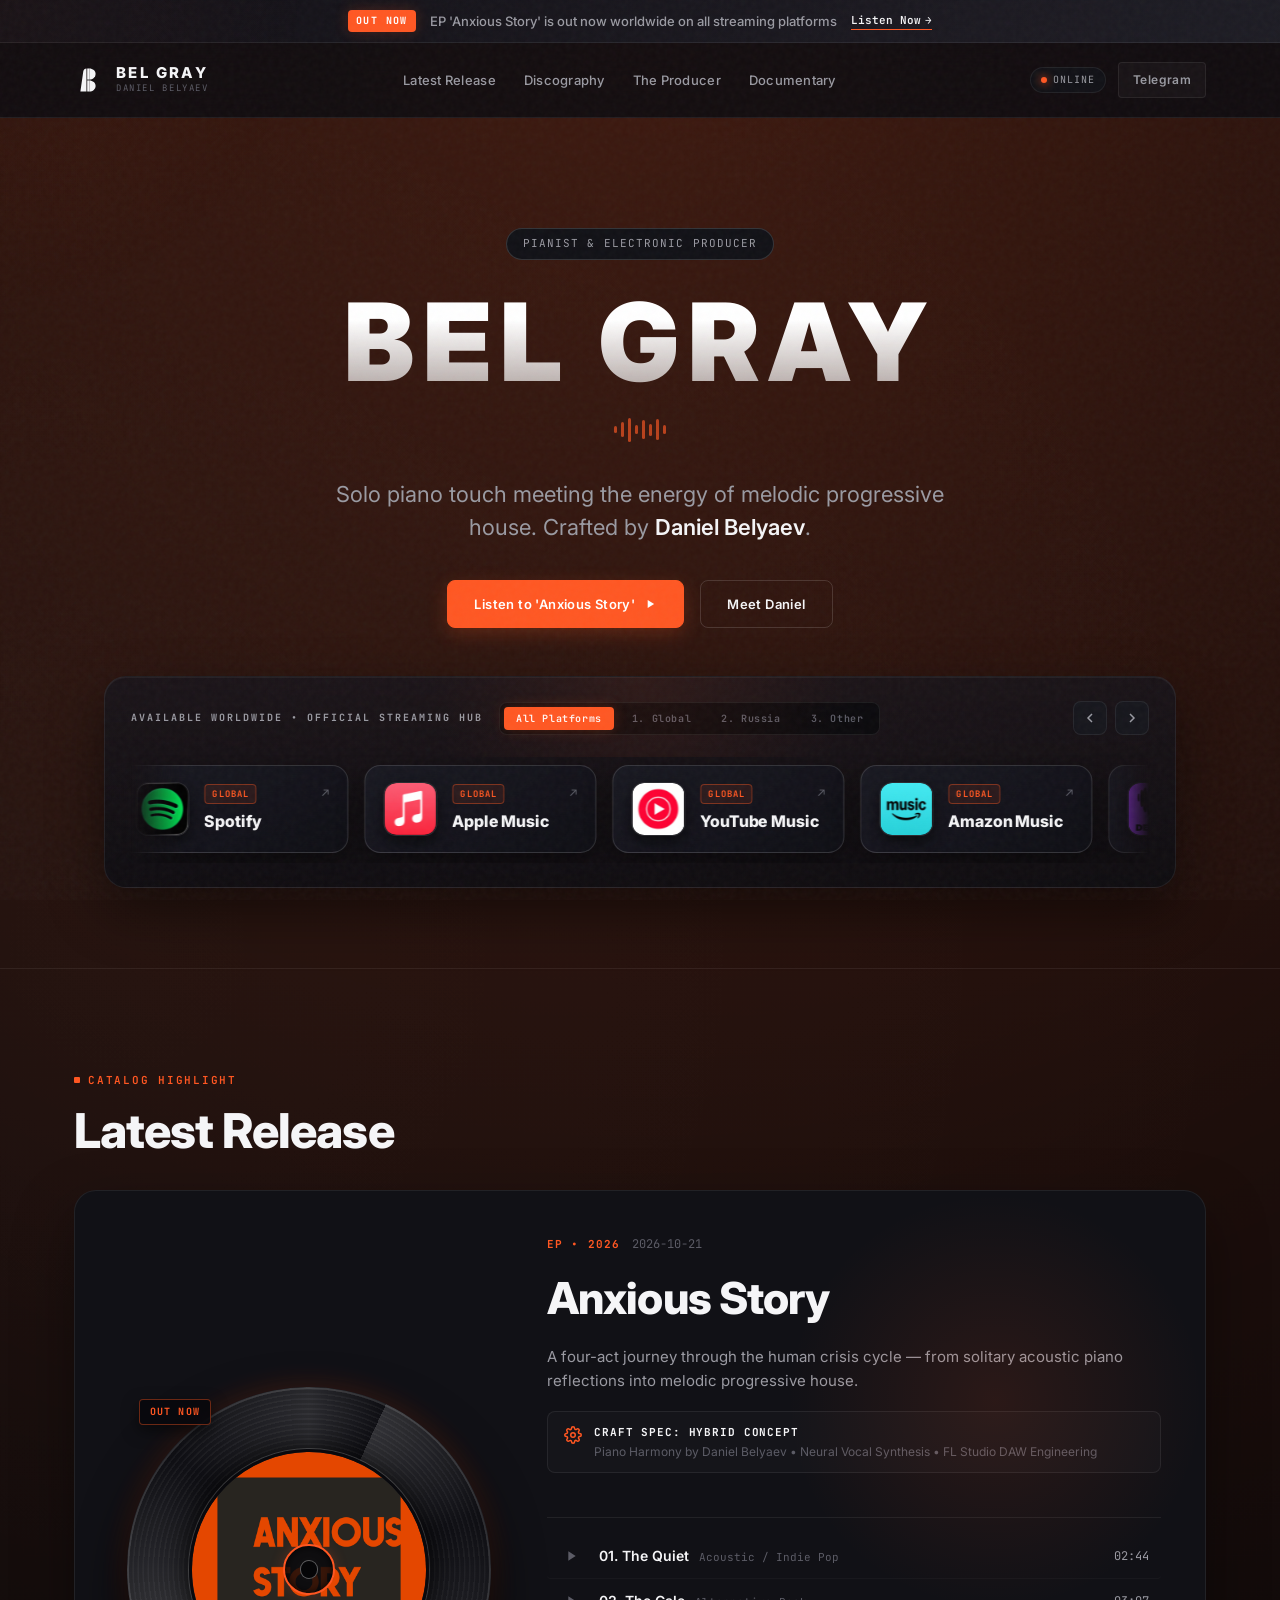
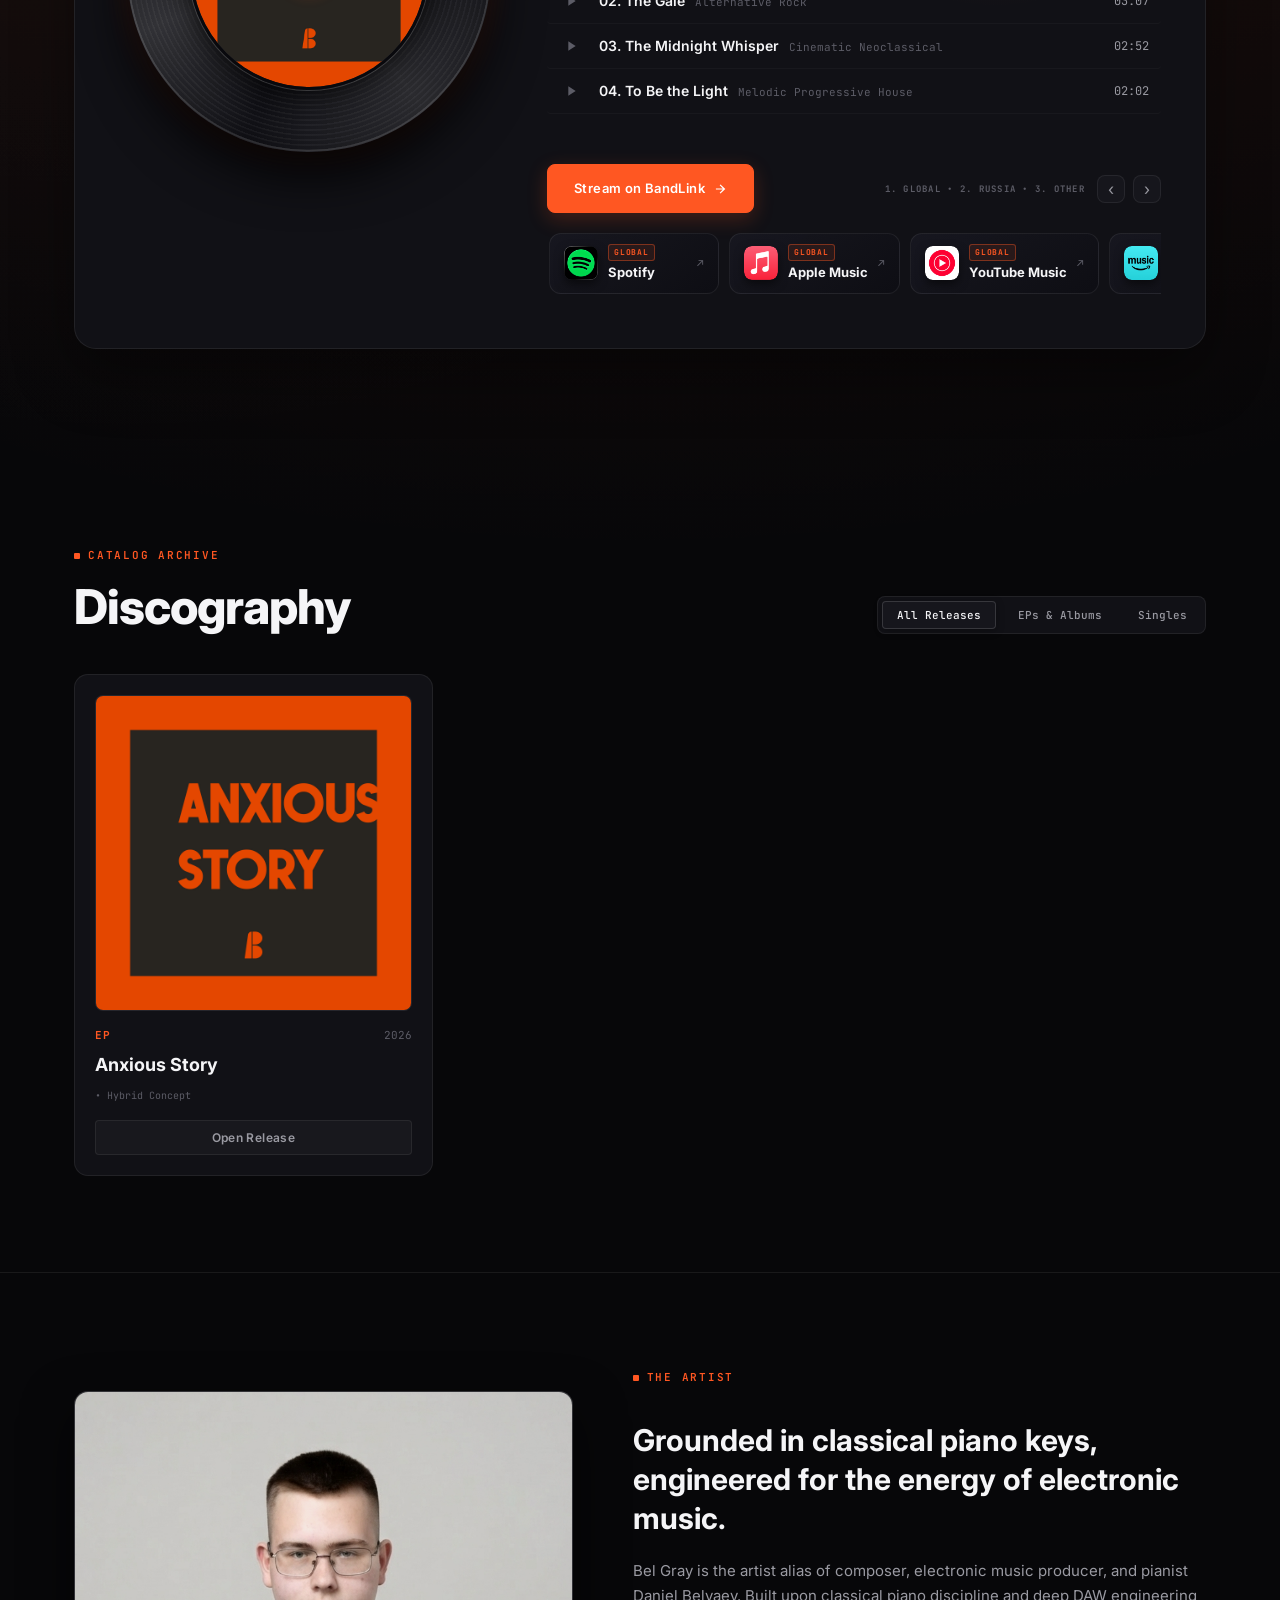
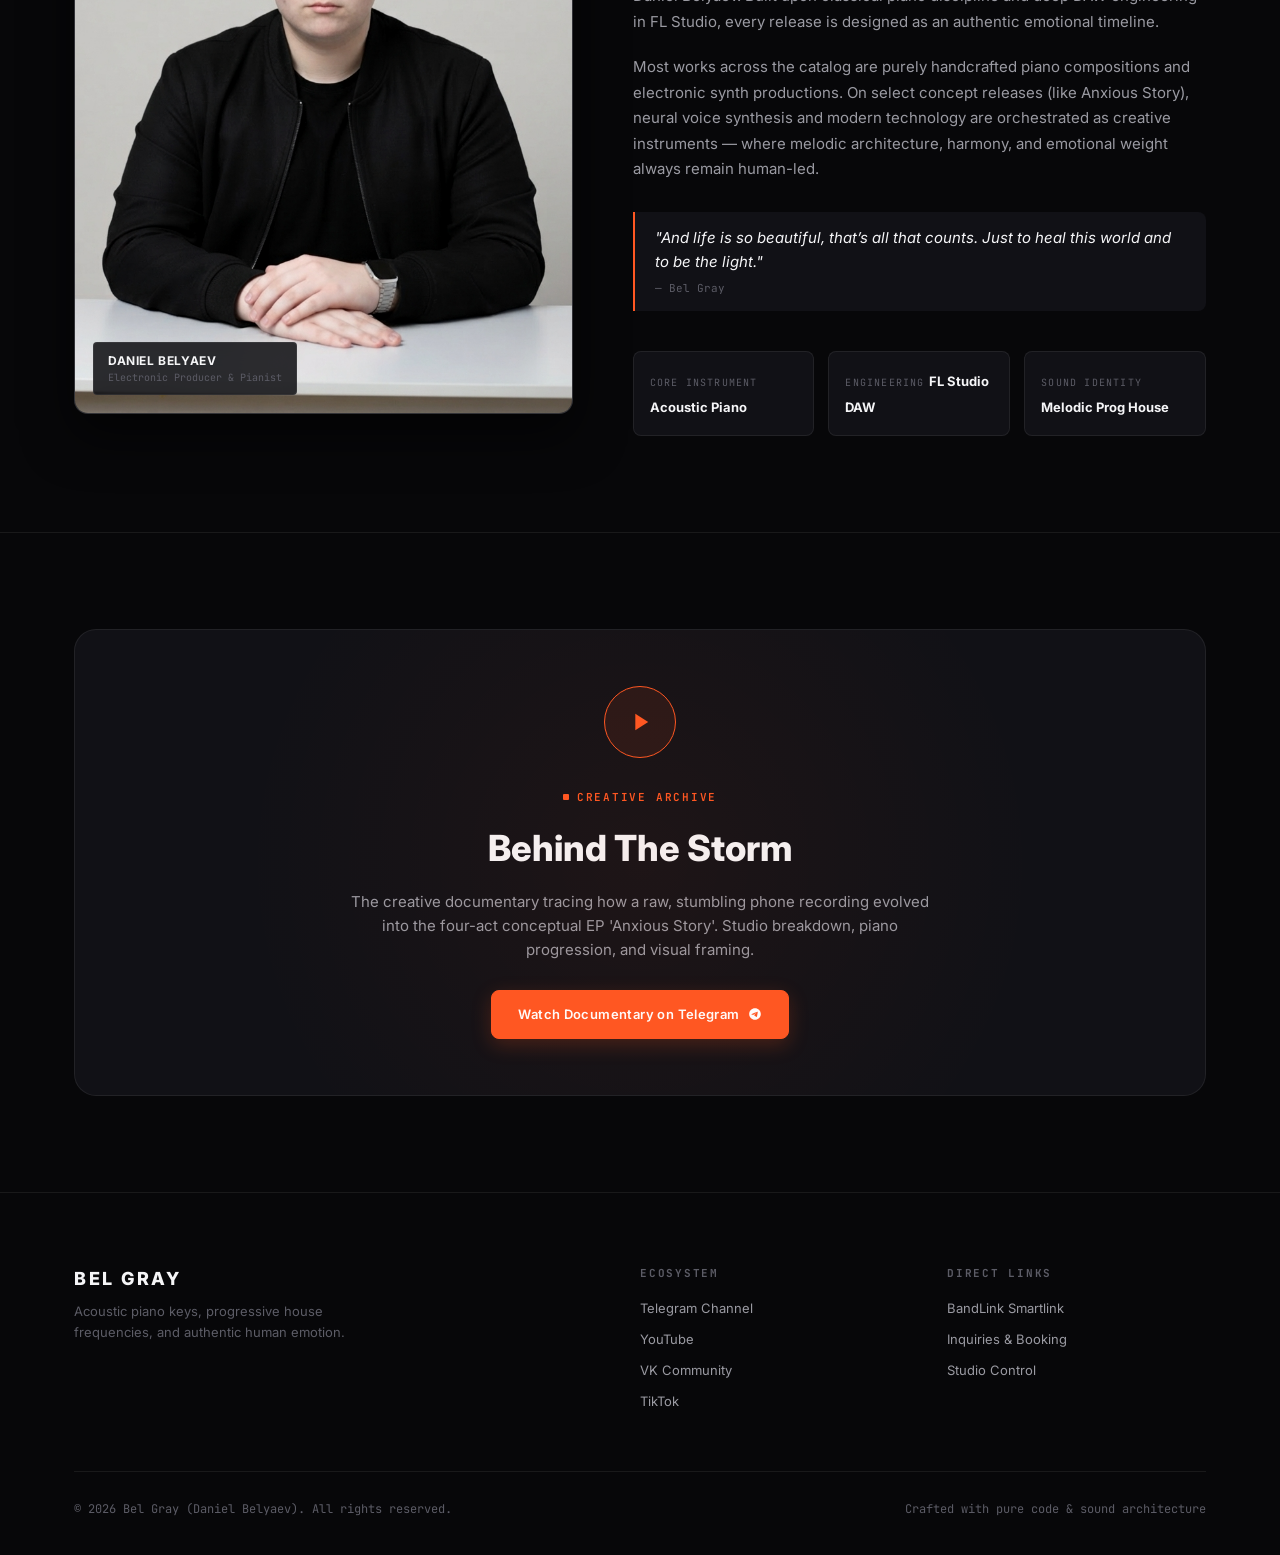
==== commit 77b176ff: "improve site" ====
--- a/index.html
+++ b/index.html
@@ -53,6 +53,8 @@
   </script>
 </head>
 <body>
+  <!-- Ambient Cursor Spotlight Effect -->
+  <div id="ambient-spotlight" class="ambient-spotlight" aria-hidden="true"></div>
 
   <!-- 1. Hot Announcement Top Bar (Controlled via Admin / Config) -->
   <div id="announcement-bar" class="announcement-bar" role="alert">
@@ -150,29 +152,36 @@
           </a>
         </div>
 
-        <div class="streaming-row">
-          <span class="streaming-label">AVAILABLE WORLDWIDE ON</span>
-          <div class="streaming-badges">
-            <a href="https://music.yandex.ru/artist/belgray" target="_blank" rel="noopener" class="platform-chip">
-              <svg viewBox="0 0 24 24" width="13" height="13" fill="currentColor"><path d="M12 2a10 10 0 1 0 10 10A10 10 0 0 0 12 2zm3.8 14.5-3.3-2.6-1.5 2.1H8.5l2.6-3.7-2.4-3.8h2.6l1.7 2.7 1.8-2.7h2.6l-3.2 4.4 3.8 3.6z"/></svg>
-              <span>Яндекс Музыка</span>
-            </a>
-            <a href="https://vk.com/artist/belgray" target="_blank" rel="noopener" class="platform-chip">
-              <svg viewBox="0 0 24 24" width="13" height="13" fill="currentColor"><path d="M15.68 2H8.32C3.99 2 2 3.99 2 8.32v7.36C2 20.01 3.99 22 8.32 22h7.36c4.33 0 6.32-1.99 6.32-6.32V8.32C22 3.99 20.01 2 15.68 2zm3.32 14.65h-1.63c-.62 0-.81-.49-1.92-1.6-.97-.94-1.4-.1.06-1.4-.18 0-.4.07-.57.21l-.01.01c-.34.28-.43.59-.43 1.2v.38c0 .32-.1.5-.96.5-1.42 0-2.99-.86-4.1-2.47-1.67-2.36-2.14-4.14-2.14-4.5 0-.2.08-.38.47-.38h1.63c.4 0 .54.18.7.6.77 2.25 2.07 4.22 2.61 4.22.2 0 .29-.09.29-.6v-2.33c-.06-1.07-.63-1.16-.63-1.54 0-.19.16-.38.42-.38h2.57c.36 0 .48.19.48.61v3.34c0 .36.16.48.27.48.21 0 .39-.13.78-.52 1.2-1.34 2.05-3.41 2.05-3.41.11-.23.3-.43.72-.43h1.63c.49 0 .6.25.49.6-.2 1.02-2.37 3.98-2.48 4.16-.22.34-.31.49 0 .91.22.3 1 1 1.51 1.7.38.53.67.97.75 1.28.12.35-.07.54-.42.54z"/></svg>
-              <span>VK Музыка</span>
-            </a>
-            <a href="https://open.spotify.com/artist/belgray" target="_blank" rel="noopener" class="platform-chip">
-              <svg viewBox="0 0 24 24" width="13" height="13" fill="currentColor"><path d="M12 2C6.477 2 2 6.477 2 12s4.477 10 10 10 10-4.477 10-10S17.523 2 12 2zm4.586 14.424c-.18.295-.563.387-.857.207-2.348-1.435-5.304-1.76-8.785-.964-.335.077-.67-.133-.746-.468-.077-.335.132-.67.467-.746 3.808-.87 7.076-.496 9.714 1.115.295.18.387.563.207.856zm1.223-2.72c-.226.367-.707.482-1.074.256-2.687-1.652-6.785-2.131-9.965-1.166-.413.126-.85-.108-.975-.521-.125-.413.108-.85.52-.975 3.632-1.103 8.147-.568 11.238 1.332.367.226.482.707.256 1.074zm.105-2.835C14.692 8.95 9.375 8.775 6.297 9.71c-.493.15-1.016-.129-1.166-.622-.149-.493.13-1.016.623-1.166 3.532-1.072 9.404-.866 13.115 1.338.445.264.59.838.327 1.282-.264.445-.838.59-1.282.327z"/></svg>
-              <span>Spotify</span>
-            </a>
-            <a href="https://music.apple.com/artist/belgray" target="_blank" rel="noopener" class="platform-chip">
-              <svg viewBox="0 0 24 24" width="13" height="13" fill="currentColor"><path d="M12 2C6.48 2 2 6.48 2 12s4.48 10 10 10 10-4.48 10-10S17.52 2 12 2zm3.88 6.06c.07.69-.36 1.41-1.07 1.77-.52.26-1.1.25-1.68.22-.05-.01-.1-.02-.15-.02-.1 0-.17.06-.17.16v6.33c0 .32-.2.6-.5.72-.67.26-1.52.46-2.22.46-1.56 0-2.82-.92-2.82-2.37 0-1.46 1.26-2.45 2.82-2.45.65 0 1.35.19 1.78.43v-5.6c0-.52.37-.96.88-1.05.9-.16 2.08-.4 2.89-.52.12-.02.24.07.24.2z"/></svg>
-              <span>Apple Music</span>
-            </a>
-            <a href="https://youtube.com/@belgray_music" target="_blank" rel="noopener" class="platform-chip">
-              <svg viewBox="0 0 24 24" width="13" height="13" fill="currentColor"><path d="M12 2C6.48 2 2 6.48 2 12s4.48 10 10 10 10-4.48 10-10S17.52 2 12 2zm-2 14.5v-9l6 4.5-6 4.5z"/></svg>
-              <span>YouTube Music</span>
-            </a>
+        <!-- Animated Streaming Platforms Carousel (Tier 1: Global -> Tier 2: Russian -> Tier 3: Niche) -->
+        <div class="streaming-showcase" id="streaming-showcase">
+          <div class="streaming-showcase-header">
+            <div class="streaming-showcase-title-group">
+              <span class="streaming-label">AVAILABLE WORLDWIDE • OFFICIAL STREAMING HUB</span>
+              <div class="streaming-tier-tabs" id="streaming-tier-tabs" role="tablist" aria-label="Filter streaming platforms by region">
+                <button type="button" class="tier-tab-btn active" data-tier="all">All Platforms</button>
+                <button type="button" class="tier-tab-btn" data-tier="global">1. Global</button>
+                <button type="button" class="tier-tab-btn" data-tier="ru">2. Russia</button>
+                <button type="button" class="tier-tab-btn" data-tier="other">3. Other</button>
+              </div>
+            </div>
+            <div class="streaming-carousel-controls">
+              <button type="button" class="carousel-nav-btn" id="stream-prev-btn" aria-label="Previous platforms">
+                <svg width="16" height="16" viewBox="0 0 24 24" fill="none" stroke="currentColor" stroke-width="2.2">
+                  <polyline points="15 18 9 12 15 6"></polyline>
+                </svg>
+              </button>
+              <button type="button" class="carousel-nav-btn" id="stream-next-btn" aria-label="Next platforms">
+                <svg width="16" height="16" viewBox="0 0 24 24" fill="none" stroke="currentColor" stroke-width="2.2">
+                  <polyline points="9 18 15 12 9 6"></polyline>
+                </svg>
+              </button>
+            </div>
+          </div>
+
+          <div class="streaming-carousel-viewport" id="streaming-carousel-viewport">
+            <div class="streaming-carousel-track" id="hero-streaming-carousel-track">
+              <!-- Populated dynamically via app.js in strict Global -> Russian -> Niche order -->
+            </div>
           </div>
         </div>
       </div>
@@ -299,51 +308,7 @@
       </p>
 
       <div class="modal-platform-list" id="modal-platform-links">
-        <a href="https://band.link/anxious_story" id="modal-link-bandlink" target="_blank" rel="noopener noreferrer" class="modal-platform-btn">
-          <div class="modal-platform-left">
-            <svg class="modal-platform-icon" viewBox="0 0 24 24" fill="currentColor">
-              <path d="M3.9 12c0-1.71 1.39-3.1 3.1-3.1h4V7H7c-2.76 0-5 2.24-5 5s2.24 5 5 5h4v-1.9H7c-1.71 0-3.1-1.39-3.1-3.1zm4.1 1h8v-2H8v2zm9-6h-4v1.9h4c1.71 0 3.1 1.39 3.1 3.1s-1.39 3.1-3.1 3.1h-4V17h4c2.76 0 5-2.24 5-5s-2.24-5-5-5z"/>
-            </svg>
-            <span>BandLink (All Platforms Smartlink)</span>
-          </div>
-          <span class="modal-platform-arrow">OPEN ↗</span>
-        </a>
-        <a href="https://music.yandex.ru/artist/belgray" id="modal-link-yandex" target="_blank" rel="noopener noreferrer" class="modal-platform-btn">
-          <div class="modal-platform-left">
-            <svg class="modal-platform-icon" viewBox="0 0 24 24" fill="currentColor">
-              <path d="M12 2a10 10 0 1 0 10 10A10 10 0 0 0 12 2zm3.8 14.5-3.3-2.6-1.5 2.1H8.5l2.6-3.7-2.4-3.8h2.6l1.7 2.7 1.8-2.7h2.6l-3.2 4.4 3.8 3.6z"/>
-            </svg>
-            <span>Яндекс Музыка</span>
-          </div>
-          <span class="modal-platform-arrow">PLAY ↗</span>
-        </a>
-        <a href="https://vk.com/artist/belgray" id="modal-link-vk" target="_blank" rel="noopener noreferrer" class="modal-platform-btn">
-          <div class="modal-platform-left">
-            <svg class="modal-platform-icon" viewBox="0 0 24 24" fill="currentColor">
-              <path d="M15.68 2H8.32C3.99 2 2 3.99 2 8.32v7.36C2 20.01 3.99 22 8.32 22h7.36c4.33 0 6.32-1.99 6.32-6.32V8.32C22 3.99 20.01 2 15.68 2zm3.32 14.65h-1.63c-.62 0-.81-.49-1.92-1.6-.97-.94-1.4-.1.06-1.4-.18 0-.4.07-.57.21l-.01.01c-.34.28-.43.59-.43 1.2v.38c0 .32-.1.5-.96.5-1.42 0-2.99-.86-4.1-2.47-1.67-2.36-2.14-4.14-2.14-4.5 0-.2.08-.38.47-.38h1.63c.4 0 .54.18.7.6.77 2.25 2.07 4.22 2.61 4.22.2 0 .29-.09.29-.6v-2.33c-.06-1.07-.63-1.16-.63-1.54 0-.19.16-.38.42-.38h2.57c.36 0 .48.19.48.61v3.34c0 .36.16.48.27.48.21 0 .39-.13.78-.52 1.2-1.34 2.05-3.41 2.05-3.41.11-.23.3-.43.72-.43h1.63c.49 0 .6.25.49.6-.2 1.02-2.37 3.98-2.48 4.16-.22.34-.31.49 0 .91.22.3 1 1 1.51 1.7.38.53.67.97.75 1.28.12.35-.07.54-.42.54z"/>
-            </svg>
-            <span>VK Музыка</span>
-          </div>
-          <span class="modal-platform-arrow">PLAY ↗</span>
-        </a>
-        <a href="https://open.spotify.com/artist/belgray" id="modal-link-spotify" target="_blank" rel="noopener noreferrer" class="modal-platform-btn">
-          <div class="modal-platform-left">
-            <svg class="modal-platform-icon" viewBox="0 0 24 24" fill="currentColor">
-              <path d="M12 2C6.477 2 2 6.477 2 12s4.477 10 10 10 10-4.477 10-10S17.523 2 12 2zm4.586 14.424c-.18.295-.563.387-.857.207-2.348-1.435-5.304-1.76-8.785-.964-.335.077-.67-.133-.746-.468-.077-.335.132-.67.467-.746 3.808-.87 7.076-.496 9.714 1.115.295.18.387.563.207.856zm1.223-2.72c-.226.367-.707.482-1.074.256-2.687-1.652-6.785-2.131-9.965-1.166-.413.126-.85-.108-.975-.521-.125-.413.108-.85.52-.975 3.632-1.103 8.147-.568 11.238 1.332.367.226.482.707.256 1.074zm.105-2.835C14.692 8.95 9.375 8.775 6.297 9.71c-.493.15-1.016-.129-1.166-.622-.149-.493.13-1.016.623-1.166 3.532-1.072 9.404-.866 13.115 1.338.445.264.59.838.327 1.282-.264.445-.838.59-1.282.327z"/>
-            </svg>
-            <span>Spotify</span>
-          </div>
-          <span class="modal-platform-arrow">PLAY ↗</span>
-        </a>
-        <a href="https://music.apple.com/artist/belgray" id="modal-link-apple" target="_blank" rel="noopener noreferrer" class="modal-platform-btn">
-          <div class="modal-platform-left">
-            <svg class="modal-platform-icon" viewBox="0 0 24 24" fill="currentColor">
-              <path d="M12 2C6.48 2 2 6.48 2 12s4.48 10 10 10 10-4.48 10-10S17.52 2 12 2zm3.88 6.06c.07.69-.36 1.41-1.07 1.77-.52.26-1.1.25-1.68.22-.05-.01-.1-.02-.15-.02-.1 0-.17.06-.17.16v6.33c0 .32-.2.6-.5.72-.67.26-1.52.46-2.22.46-1.56 0-2.82-.92-2.82-2.37 0-1.46 1.26-2.45 2.82-2.45.65 0 1.35.19 1.78.43v-5.6c0-.52.37-.96.88-1.05.9-.16 2.08-.4 2.89-.52.12-.02.24.07.24.2z"/>
-            </svg>
-            <span>Apple Music</span>
-          </div>
-          <span class="modal-platform-arrow">PLAY ↗</span>
-        </a>
+        <!-- Populated dynamically via app.js in strict Global -> Russian -> Niche order -->
       </div>
     </div>
   </div>
--- a/styles.css
+++ b/styles.css
@@ -8,6 +8,7 @@
   /* Dynamic Theme Accents (Adaptable per release) */
   --accent-color: #FF5722;
   --accent-hover: #F4511E;
+  --accent-contrast: #FFFFFF;
   --accent-glow: rgba(255, 87, 34, 0.22);
   --accent-subtle: rgba(255, 87, 34, 0.10);
   --accent-border: rgba(255, 87, 34, 0.40);
@@ -78,6 +79,21 @@
   position: relative;
 }
 
+/* Ambient Cursor Spotlight */
+.ambient-spotlight {
+  position: fixed;
+  width: 650px;
+  height: 650px;
+  border-radius: 50%;
+  background: radial-gradient(circle, var(--accent-glow) 0%, transparent 68%);
+  opacity: 0.18;
+  pointer-events: none;
+  z-index: 0;
+  transform: translate(-50%, -50%);
+  transition: opacity 0.4s ease;
+  will-change: left, top;
+}
+
 body::before {
   content: '';
   position: fixed;
@@ -91,7 +107,7 @@
 
 ::selection {
   background: var(--accent-color);
-  color: #FFFFFF;
+  color: var(--accent-contrast, #FFFFFF);
 }
 
 a {
@@ -149,7 +165,7 @@
   letter-spacing: 0.14em;
   padding: 3px 8px;
   background: var(--accent-color);
-  color: #FFFFFF;
+  color: var(--accent-contrast, #FFFFFF);
   border-radius: var(--radius-xs);
   text-transform: uppercase;
   box-shadow: 0 0 14px var(--accent-glow);
@@ -344,14 +360,19 @@
 
 .btn-primary {
   background-color: var(--accent-color);
-  color: #FFFFFF;
+  color: var(--accent-contrast, #FFFFFF);
   border: 1px solid var(--accent-color);
   box-shadow: 0 6px 20px var(--accent-glow);
+}
+
+.btn-primary svg {
+  fill: currentColor;
 }
 
 .btn-primary:hover {
   background-color: var(--accent-hover);
   border-color: var(--accent-hover);
+  color: var(--accent-contrast, #FFFFFF);
   transform: translateY(-2px);
   box-shadow: 0 10px 28px var(--accent-glow);
 }
@@ -426,7 +447,7 @@
 }
 
 .hero-container {
-  max-width: 860px;
+  max-width: 1120px;
 }
 
 .hero-status-pill {
@@ -511,54 +532,262 @@
   100% { transform: scaleY(1); }
 }
 
-/* Streaming platforms list */
-.streaming-row {
-  display: flex;
-  flex-direction: column;
-  align-items: center;
-  gap: 12px;
+/* ==========================================================================
+   ANIMATED STREAMING PLATFORMS CAROUSEL (1. GLOBAL -> 2. RUSSIA -> 3. NICHE)
+   ========================================================================== */
+.streaming-showcase {
+  width: 100%;
+  margin-top: 12px;
+  padding: 24px 26px;
+  border-radius: var(--radius-lg);
+  background: linear-gradient(180deg, rgba(20, 20, 28, 0.72) 0%, rgba(12, 12, 17, 0.88) 100%);
+  border: 1px solid var(--border-subtle);
+  box-shadow: 0 22px 55px rgba(0, 0, 0, 0.48), inset 0 1px 0 rgba(255, 255, 255, 0.05);
+  position: relative;
+  overflow: hidden;
+}
+
+.streaming-showcase::before {
+  content: '';
+  position: absolute;
+  top: -80px;
+  left: 50%;
+  transform: translateX(-50%);
+  width: 560px;
+  height: 160px;
+  background: radial-gradient(circle, var(--accent-glow) 0%, transparent 72%);
+  opacity: 0.4;
+  pointer-events: none;
+}
+
+.streaming-showcase-header {
+  display: flex;
+  align-items: center;
+  justify-content: space-between;
+  gap: 16px;
+  margin-bottom: 20px;
+  flex-wrap: wrap;
+}
+
+.streaming-showcase-title-group {
+  display: flex;
+  align-items: center;
+  gap: 16px;
+  flex-wrap: wrap;
 }
 
 .streaming-label {
   font-family: var(--font-mono);
   font-size: 10px;
+  font-weight: 700;
   letter-spacing: 0.2em;
+  color: var(--text-secondary);
+  text-transform: uppercase;
+}
+
+.streaming-tier-tabs {
+  display: inline-flex;
+  align-items: center;
+  gap: 6px;
+  background: rgba(8, 8, 12, 0.75);
+  padding: 4px;
+  border-radius: var(--radius-sm);
+  border: 1px solid var(--border-subtle);
+}
+
+.tier-tab-btn {
+  font-family: var(--font-mono);
+  font-size: 10px;
+  font-weight: 600;
+  letter-spacing: 0.06em;
   color: var(--text-muted);
-  text-transform: uppercase;
-}
-
-.streaming-badges {
-  display: flex;
-  justify-content: center;
-  gap: 10px;
-  flex-wrap: wrap;
-}
-
-.platform-chip {
-  display: inline-flex;
+  padding: 5px 12px;
+  border-radius: var(--radius-xs);
+  transition: var(--transition-fast);
+  cursor: pointer;
+}
+
+.tier-tab-btn:hover {
+  color: var(--text-primary);
+}
+
+.tier-tab-btn.active {
+  background: var(--accent-color);
+  color: var(--accent-contrast, #FFFFFF);
+  box-shadow: 0 0 14px var(--accent-glow);
+}
+
+.streaming-carousel-controls {
+  display: flex;
   align-items: center;
   gap: 8px;
-  padding: 6px 14px;
-  border-radius: var(--radius-xs);
-  background: var(--bg-surface);
+}
+
+.carousel-nav-btn {
+  width: 34px;
+  height: 34px;
+  border-radius: var(--radius-sm);
+  background: var(--bg-card);
   border: 1px solid var(--border-subtle);
   color: var(--text-secondary);
+  display: inline-flex;
+  align-items: center;
+  justify-content: center;
+  cursor: pointer;
+  transition: var(--transition-fast);
+}
+
+.carousel-nav-btn:hover {
+  color: var(--text-primary);
+  border-color: var(--accent-color);
+  background: var(--bg-card-hover);
+  box-shadow: 0 0 14px var(--accent-glow);
+  transform: translateY(-1px);
+}
+
+.carousel-nav-sm {
+  width: 28px;
+  height: 28px;
+  font-size: 16px;
+  line-height: 1;
+}
+
+.streaming-carousel-viewport {
+  width: 100%;
+  overflow: hidden;
+  position: relative;
+  padding: 10px 4px;
+  -webkit-mask-image: linear-gradient(90deg, transparent 0%, #000 5%, #000 95%, transparent 100%);
+  mask-image: linear-gradient(90deg, transparent 0%, #000 5%, #000 95%, transparent 100%);
+}
+
+.streaming-carousel-track {
+  display: flex;
+  align-items: stretch;
+  gap: 16px;
+  width: max-content;
+  will-change: transform;
+}
+
+.streaming-carousel-track.is-filtered-static {
+  width: 100%;
+  justify-content: center;
+  flex-wrap: wrap;
+}
+
+.stream-carousel-card {
+  min-width: 232px;
+  padding: 16px 18px;
+  border-radius: 16px;
+  background: linear-gradient(145deg, rgba(26, 26, 35, 0.92), rgba(15, 15, 21, 0.96));
+  border: 1px solid var(--border-medium);
+  display: flex;
+  align-items: center;
+  gap: 15px;
+  text-align: left;
+  position: relative;
+  overflow: hidden;
+  transition: transform 0.3s cubic-bezier(0.16, 1, 0.3, 1), border-color 0.25s ease, box-shadow 0.3s ease, background 0.25s ease;
+  box-shadow: 0 10px 26px rgba(0, 0, 0, 0.45);
+}
+
+.stream-carousel-card::before {
+  content: '';
+  position: absolute;
+  inset: 0;
+  background: radial-gradient(circle at 90% 10%, var(--accent-glow) 0%, transparent 65%);
+  opacity: 0;
+  transition: opacity 0.3s ease;
+  pointer-events: none;
+}
+
+.stream-carousel-card:hover {
+  transform: translateY(-6px) scale(1.03);
+  border-color: var(--accent-color);
+  box-shadow: 0 18px 38px rgba(0, 0, 0, 0.72), 0 0 28px var(--accent-glow);
+}
+
+.stream-carousel-card:hover::before {
+  opacity: 0.9;
+}
+
+.stream-card-icon-wrap {
+  width: 54px;
+  height: 54px;
+  border-radius: 13px;
+  flex-shrink: 0;
+  position: relative;
+  z-index: 1;
+  overflow: hidden;
+  box-shadow: 0 6px 16px rgba(0, 0, 0, 0.55);
+  border: 1px solid rgba(255, 255, 255, 0.12);
+  background: #0D0D12;
+  transition: transform 0.3s cubic-bezier(0.16, 1, 0.3, 1), box-shadow 0.3s ease;
+}
+
+.stream-carousel-card:hover .stream-card-icon-wrap {
+  transform: scale(1.08) rotate(-2deg);
+  box-shadow: 0 8px 22px var(--accent-glow);
+}
+
+.stream-card-logo {
+  width: 100%;
+  height: 100%;
+  object-fit: cover;
+  display: block;
+}
+
+.stream-card-body {
+  display: flex;
+  flex-direction: column;
+  justify-content: center;
+  gap: 5px;
+  flex: 1;
+  min-width: 0;
+  position: relative;
+  z-index: 1;
+}
+
+.stream-card-top-row {
+  display: flex;
+  align-items: center;
+  justify-content: space-between;
+  gap: 6px;
+}
+
+.stream-tier-badge {
+  font-family: var(--font-mono);
+  font-size: 9px;
+  font-weight: 700;
+  letter-spacing: 0.12em;
+  padding: 2px 7px;
+  border-radius: 4px;
+  text-transform: uppercase;
+  background: var(--accent-subtle);
+  color: var(--accent-color);
+  border: 1px solid var(--accent-border);
+}
+
+.stream-card-arrow {
+  font-family: var(--font-mono);
   font-size: 12px;
-  font-weight: 500;
-  transition: var(--transition-fast);
-}
-
-.platform-chip:hover {
-  border-color: var(--border-medium);
-  color: var(--text-primary);
-  background: var(--bg-card);
-  transform: translateY(-1px);
-}
-
-.platform-chip svg {
-  width: 14px;
-  height: 14px;
-  fill: currentColor;
+  color: var(--text-muted);
+  transition: transform 0.25s ease, color 0.25s ease;
+}
+
+.stream-carousel-card:hover .stream-card-arrow {
+  color: var(--accent-color);
+  transform: translate(2px, -2px);
+}
+
+.stream-card-name {
+  font-size: 16px;
+  font-weight: 800;
+  color: var(--text-primary);
+  letter-spacing: -0.01em;
+  white-space: nowrap;
+  overflow: hidden;
+  text-overflow: ellipsis;
 }
 
 /* ==========================================================================
@@ -578,7 +807,8 @@
   border-radius: var(--radius-lg);
   padding: 44px;
   display: grid;
-  grid-template-columns: 380px 1fr;
+  grid-template-columns: 380px minmax(0, 1fr);
+  align-items: center;
   gap: 48px;
   position: relative;
   overflow: hidden;
@@ -591,8 +821,8 @@
   position: absolute;
   top: 0;
   right: 0;
-  width: 400px;
-  height: 400px;
+  width: 420px;
+  height: 420px;
   background: radial-gradient(circle, var(--accent-glow) 0%, transparent 70%);
   opacity: 0.5;
   pointer-events: none;
@@ -602,60 +832,241 @@
   border-color: var(--accent-border);
 }
 
-/* Cover Art Sleeve */
+/* ==========================================================================
+   ROUND VINYL RECORD WITH ALBUM ART -> 3D CLOSE-UP COVER POP-OUT ON HOVER
+   ========================================================================== */
 .featured-cover-box {
   position: relative;
-  perspective: 1200px;
-}
-
-.cover-image-frame {
+  width: 100%;
+  max-width: 380px;
+  aspect-ratio: 1 / 1;
+  align-self: center;
+  margin: 0 auto;
+  perspective: 1100px;
+  display: flex;
+  align-items: center;
+  justify-content: center;
+  cursor: pointer;
+  z-index: 2;
+}
+
+/* Ambient Halo Behind the Vinyl / 3D Cover */
+.cover-ambient-halo {
+  position: absolute;
+  inset: 4%;
+  border-radius: 50%;
+  background: radial-gradient(circle, var(--accent-glow) 0%, transparent 70%);
+  opacity: 0.45;
+  filter: blur(22px);
+  pointer-events: none;
+  transition: opacity 0.45s ease, transform 0.45s ease, border-radius 0.45s ease;
+  z-index: 0;
+}
+
+.featured-cover-box:hover .cover-ambient-halo {
+  opacity: 1;
+  border-radius: var(--radius-md);
+  transform: scale(1.12);
+}
+
+/* DEFAULT STATE: 100% Round Vinyl Record with Album Cover Artwork */
+.vinyl-disc-stage {
   position: relative;
-  border-radius: var(--radius-md);
+  width: 96%;
+  height: 96%;
+  aspect-ratio: 1 / 1;
+  border-radius: 50%;
+  z-index: 1;
+  display: flex;
+  align-items: center;
+  justify-content: center;
+  transition: transform 0.55s cubic-bezier(0.16, 1, 0.3, 1), filter 0.45s ease, opacity 0.45s ease;
+}
+
+.vinyl-platter {
+  width: 100%;
+  height: 100%;
+  border-radius: 50%;
+  background: radial-gradient(circle, #060609 0%, #111116 62%, #07070A 100%);
+  box-shadow:
+    0 22px 50px rgba(0, 0, 0, 0.9),
+    0 0 28px var(--accent-glow),
+    inset 0 0 0 2px rgba(255, 255, 255, 0.1);
+  position: relative;
+  display: flex;
+  align-items: center;
+  justify-content: center;
   overflow: hidden;
-  border: 1px solid var(--border-medium);
-  box-shadow: 0 16px 40px rgba(0, 0, 0, 0.6);
-  aspect-ratio: 1 / 1;
-  background-color: var(--bg-card);
-  transition: transform 0.4s cubic-bezier(0.16, 1, 0.3, 1), box-shadow 0.4s cubic-bezier(0.16, 1, 0.3, 1), border-color var(--transition-fast);
-  transform-style: preserve-3d;
-}
-
-.cover-image-frame::after {
-  content: '';
+  animation: vinyl-spin-slow 24s linear infinite;
+}
+
+@keyframes vinyl-spin-slow {
+  from { transform: rotate(0deg); }
+  to { transform: rotate(360deg); }
+}
+
+.vinyl-grooves-overlay {
   position: absolute;
   inset: 0;
-  background: linear-gradient(135deg, rgba(255, 255, 255, 0.16) 0%, transparent 60%);
-  opacity: 0;
-  transition: opacity 0.35s ease;
+  border-radius: 50%;
+  background:
+    repeating-radial-gradient(
+      circle at 50% 50%,
+      rgba(255, 255, 255, 0.04) 0px,
+      rgba(255, 255, 255, 0.04) 1px,
+      transparent 2px,
+      transparent 5px
+    ),
+    conic-gradient(
+      from 25deg,
+      rgba(255, 255, 255, 0.14) 0deg,
+      transparent 48deg,
+      rgba(255, 255, 255, 0.11) 115deg,
+      transparent 175deg,
+      rgba(255, 255, 255, 0.14) 225deg,
+      transparent 285deg,
+      rgba(255, 255, 255, 0.11) 335deg,
+      transparent 360deg
+    );
   pointer-events: none;
-}
-
-.featured-card:hover .cover-image-frame {
-  transform: perspective(800px) rotateX(4deg) rotateY(-5deg) translateY(-4px);
-  box-shadow: 0 24px 60px rgba(0, 0, 0, 0.8), 0 0 35px var(--accent-glow);
-  border-color: var(--accent-border);
-}
-
-.featured-card:hover .cover-image-frame::after {
-  opacity: 1;
-}
-
-.cover-image-frame img {
+  z-index: 1;
+}
+
+/* Circular Album Cover Artwork on the Vinyl Record */
+.vinyl-art-circle {
+  position: relative;
+  width: 66%;
+  height: 66%;
+  aspect-ratio: 1 / 1;
+  border-radius: 50%;
+  overflow: hidden;
+  z-index: 2;
+  border: 3px solid #09090D;
+  box-shadow:
+    0 0 0 1px rgba(255, 255, 255, 0.16),
+    0 0 26px rgba(0, 0, 0, 0.85);
+  display: flex;
+  align-items: center;
+  justify-content: center;
+}
+
+.vinyl-art-circle img {
   width: 100%;
   height: 100%;
   object-fit: cover;
-  transition: transform var(--transition-smooth);
-}
-
-.featured-card:hover .cover-image-frame img {
-  transform: scale(1.03);
+  border-radius: 50%;
+  display: block;
+}
+
+.vinyl-center-ring {
+  position: absolute;
+  width: 22%;
+  height: 22%;
+  border-radius: 50%;
+  background: rgba(8, 8, 12, 0.78);
+  border: 2px solid var(--accent-color);
+  box-shadow: 0 0 14px var(--accent-glow), inset 0 0 8px rgba(0, 0, 0, 0.85);
+  display: flex;
+  align-items: center;
+  justify-content: center;
+}
+
+.vinyl-spindle {
+  width: 38%;
+  height: 38%;
+  border-radius: 50%;
+  background: #050507;
+  border: 1px solid rgba(255, 255, 255, 0.35);
+}
+
+.vinyl-badge-top {
+  position: absolute;
+  top: 12px;
+  left: 12px;
+  z-index: 3;
+  background: rgba(8, 8, 12, 0.85);
+  backdrop-filter: blur(8px);
+  padding: 4px 10px;
+  border-radius: var(--radius-xs);
+  font-family: var(--font-mono);
+  font-size: 10px;
+  font-weight: 700;
+  letter-spacing: 0.12em;
+  color: var(--accent-color);
+  border: 1px solid var(--accent-border);
+  box-shadow: 0 6px 16px rgba(0, 0, 0, 0.5);
+  transition: opacity 0.3s ease;
+}
+
+/* HOVER STATE: Full Square Album Cover Pops Out to Close-Up in 3D with Glow */
+.cover-3d-popup {
+  position: absolute;
+  inset: 0;
+  width: 100%;
+  height: 100%;
+  aspect-ratio: 1 / 1;
+  border-radius: var(--radius-md);
+  overflow: hidden;
+  z-index: 4;
+  background: var(--bg-card);
+  border: 1px solid var(--accent-color);
+  opacity: 0;
+  pointer-events: none;
+  transform-style: preserve-3d;
+  transform: perspective(1000px) translateZ(-70px) scale(0.68) rotateX(14deg) rotateY(-12deg);
+  box-shadow: 0 12px 30px rgba(0, 0, 0, 0.6);
+  transition:
+    opacity 0.42s cubic-bezier(0.16, 1, 0.3, 1),
+    transform 0.48s cubic-bezier(0.16, 1, 0.3, 1),
+    box-shadow 0.48s cubic-bezier(0.16, 1, 0.3, 1);
+}
+
+.cover-3d-popup img {
+  width: 100%;
+  height: 100%;
+  object-fit: cover;
+  display: block;
+}
+
+.cover-3d-glare {
+  position: absolute;
+  inset: 0;
+  background: radial-gradient(
+    circle at var(--glare-x, 30%) var(--glare-y, 20%),
+    rgba(255, 255, 255, 0.30) 0%,
+    rgba(255, 255, 255, 0.08) 32%,
+    transparent 65%
+  );
+  mix-blend-mode: screen;
+  pointer-events: none;
+}
+
+.featured-cover-box:hover .vinyl-disc-stage {
+  transform: scale(0.86);
+  filter: brightness(0.32) blur(2px);
+  opacity: 0.55;
+}
+
+.featured-cover-box:hover .vinyl-badge-top {
+  opacity: 0;
+}
+
+.featured-cover-box:hover .cover-3d-popup {
+  opacity: 1;
+  pointer-events: auto;
+  transform: perspective(1000px) translateZ(34px) scale(1.04) rotateX(var(--cover-rx, 5deg)) rotateY(var(--cover-ry, -6deg));
+  box-shadow:
+    0 30px 68px rgba(0, 0, 0, 0.92),
+    0 0 54px var(--accent-glow),
+    0 0 22px var(--accent-color),
+    inset 0 0 0 1px rgba(255, 255, 255, 0.25);
 }
 
 .cover-badge-top {
   position: absolute;
   top: 14px;
   left: 14px;
-  background: rgba(0, 0, 0, 0.75);
+  background: rgba(0, 0, 0, 0.78);
   backdrop-filter: blur(8px);
   padding: 4px 10px;
   border-radius: var(--radius-xs);
@@ -664,7 +1075,8 @@
   font-weight: 700;
   letter-spacing: 0.12em;
   color: var(--accent-color);
-  border: 1px solid var(--border-subtle);
+  border: 1px solid var(--accent-border);
+  box-shadow: 0 0 14px var(--accent-glow);
 }
 
 /* Details */
@@ -672,6 +1084,8 @@
   display: flex;
   flex-direction: column;
   justify-content: space-between;
+  min-width: 0;
+  width: 100%;
 }
 
 .featured-header {
@@ -762,7 +1176,7 @@
 
 .track-item {
   display: grid;
-  grid-template-columns: 32px 1fr auto auto;
+  grid-template-columns: 32px 1fr auto;
   align-items: center;
   padding: 10px 12px;
   border-radius: var(--radius-xs);
@@ -798,6 +1212,30 @@
 .track-play-icon {
   width: 16px;
   height: 16px;
+}
+
+/* Audio Playing Equalizer Mini Animation */
+.track-equalizer {
+  display: flex;
+  align-items: flex-end;
+  gap: 2px;
+  height: 14px;
+}
+
+.eq-bar {
+  width: 2.5px;
+  background-color: var(--accent-color);
+  border-radius: 1px;
+  animation: eq-bounce 0.8s ease-in-out infinite alternate;
+}
+
+.eq-bar-1 { height: 35%; animation-delay: 0.1s; }
+.eq-bar-2 { height: 95%; animation-delay: 0.35s; }
+.eq-bar-3 { height: 60%; animation-delay: 0.2s; }
+
+@keyframes eq-bounce {
+  0% { height: 25%; }
+  100% { height: 100%; }
 }
 
 .track-num-text {
@@ -907,12 +1345,126 @@
   color: var(--text-secondary);
 }
 
-/* Action Hub */
-.featured-actions-hub {
-  display: flex;
-  align-items: center;
+/* Featured Release Streaming Hub & Carousel Strip */
+.featured-streaming-hub {
+  margin-top: 22px;
+  display: flex;
+  flex-direction: column;
   gap: 14px;
+  min-width: 0;
+  width: 100%;
+}
+
+.featured-streaming-top {
+  display: flex;
+  align-items: center;
+  justify-content: space-between;
+  gap: 12px;
   flex-wrap: wrap;
+}
+
+.featured-strip-controls {
+  display: flex;
+  align-items: center;
+  gap: 8px;
+}
+
+.featured-strip-label {
+  font-family: var(--font-mono);
+  font-size: 9px;
+  font-weight: 700;
+  letter-spacing: 0.14em;
+  color: var(--text-muted);
+  margin-right: 4px;
+}
+
+.featured-streaming-strip {
+  display: flex;
+  align-items: center;
+  gap: 10px;
+  width: 100%;
+  min-width: 0;
+  overflow-x: auto;
+  padding: 6px 2px 10px;
+  scroll-behavior: smooth;
+  scrollbar-width: thin;
+  scrollbar-color: var(--border-medium) transparent;
+}
+
+.featured-streaming-strip::-webkit-scrollbar {
+  height: 4px;
+}
+
+.featured-streaming-strip::-webkit-scrollbar-thumb {
+  background: var(--border-medium);
+  border-radius: 4px;
+}
+
+.featured-stream-card {
+  display: inline-flex;
+  align-items: center;
+  gap: 10px;
+  padding: 10px 14px;
+  min-width: 170px;
+  border-radius: 12px;
+  background: linear-gradient(145deg, rgba(24, 24, 32, 0.95), rgba(14, 14, 20, 0.98));
+  border: 1px solid var(--border-subtle);
+  flex-shrink: 0;
+  transition: transform 0.25s cubic-bezier(0.16, 1, 0.3, 1), border-color 0.25s ease, box-shadow 0.25s ease;
+}
+
+.featured-stream-card:hover {
+  transform: translateY(-3px);
+  border-color: var(--accent-color);
+  box-shadow: 0 10px 24px rgba(0, 0, 0, 0.65), 0 0 20px var(--accent-glow);
+}
+
+.featured-stream-logo {
+  width: 34px;
+  height: 34px;
+  border-radius: 8px;
+  object-fit: cover;
+  flex-shrink: 0;
+  box-shadow: 0 4px 10px rgba(0, 0, 0, 0.5);
+}
+
+.featured-stream-meta {
+  display: flex;
+  flex-direction: column;
+  gap: 1px;
+  flex: 1;
+  min-width: 0;
+}
+
+.featured-stream-tier {
+  font-family: var(--font-mono);
+  font-size: 8px;
+  font-weight: 700;
+  letter-spacing: 0.1em;
+  padding: 1px 5px;
+  border-radius: 3px;
+  align-self: flex-start;
+}
+
+.featured-stream-name {
+  font-size: 13px;
+  font-weight: 700;
+  color: var(--text-primary);
+  white-space: nowrap;
+  overflow: hidden;
+  text-overflow: ellipsis;
+}
+
+.featured-stream-arrow {
+  font-family: var(--font-mono);
+  font-size: 11px;
+  color: var(--text-muted);
+  transition: color 0.2s ease, transform 0.2s ease;
+}
+
+.featured-stream-card:hover .featured-stream-arrow {
+  color: var(--accent-color);
+  transform: translate(2px, -2px);
 }
 
 /* ==========================================================================
@@ -1408,13 +1960,27 @@
   display: flex;
   flex-direction: column;
   gap: 10px;
+  max-height: 360px;
+  overflow-y: auto;
+  padding-right: 4px;
+  scrollbar-width: thin;
+  scrollbar-color: var(--border-medium) transparent;
+}
+
+.modal-platform-list::-webkit-scrollbar {
+  width: 4px;
+}
+
+.modal-platform-list::-webkit-scrollbar-thumb {
+  background: var(--border-medium);
+  border-radius: 4px;
 }
 
 .modal-platform-btn {
   display: flex;
   align-items: center;
   justify-content: space-between;
-  padding: 12px 18px;
+  padding: 11px 16px;
   background: var(--bg-card);
   border: 1px solid var(--border-subtle);
   border-radius: var(--radius-sm);
@@ -1422,6 +1988,27 @@
   font-size: 13px;
   font-weight: 600;
   transition: var(--transition-fast);
+}
+
+.modal-smartlink-featured {
+  border-color: var(--accent-border);
+  background: var(--accent-subtle);
+}
+
+.modal-smartlink-badge {
+  width: 34px;
+  height: 34px;
+  border-radius: 8px;
+  background: var(--accent-color);
+  color: var(--accent-contrast, #FFFFFF);
+  font-family: var(--font-mono);
+  font-size: 10px;
+  font-weight: 800;
+  display: flex;
+  align-items: center;
+  justify-content: center;
+  flex-shrink: 0;
+  box-shadow: 0 0 12px var(--accent-glow);
 }
 
 .modal-platform-btn:hover {
@@ -1437,10 +2024,32 @@
   gap: 12px;
 }
 
-.modal-platform-icon {
-  width: 18px;
-  height: 18px;
-  color: var(--accent-color);
+.modal-platform-svg-logo {
+  width: 34px;
+  height: 34px;
+  border-radius: 8px;
+  object-fit: cover;
+  flex-shrink: 0;
+  box-shadow: 0 4px 10px rgba(0, 0, 0, 0.45);
+}
+
+.modal-platform-text-group {
+  display: flex;
+  flex-direction: column;
+  text-align: left;
+  gap: 1px;
+}
+
+.modal-platform-name {
+  font-size: 13px;
+  font-weight: 700;
+  color: var(--text-primary);
+}
+
+.modal-platform-tier-sub {
+  font-family: var(--font-mono);
+  font-size: 10px;
+  color: var(--text-muted);
 }
 
 .modal-platform-arrow {
@@ -1474,6 +2083,20 @@
   .desktop-nav {
     display: none;
   }
+  .desktop-nav.mobile-open {
+    display: flex;
+    flex-direction: column;
+    position: absolute;
+    top: 74px;
+    left: 0;
+    right: 0;
+    background: var(--bg-glass);
+    padding: 24px;
+    border-bottom: 1px solid var(--border-medium);
+    backdrop-filter: blur(20px);
+    -webkit-backdrop-filter: blur(20px);
+    z-index: 200;
+  }
   .mobile-nav-toggle {
     display: flex;
   }
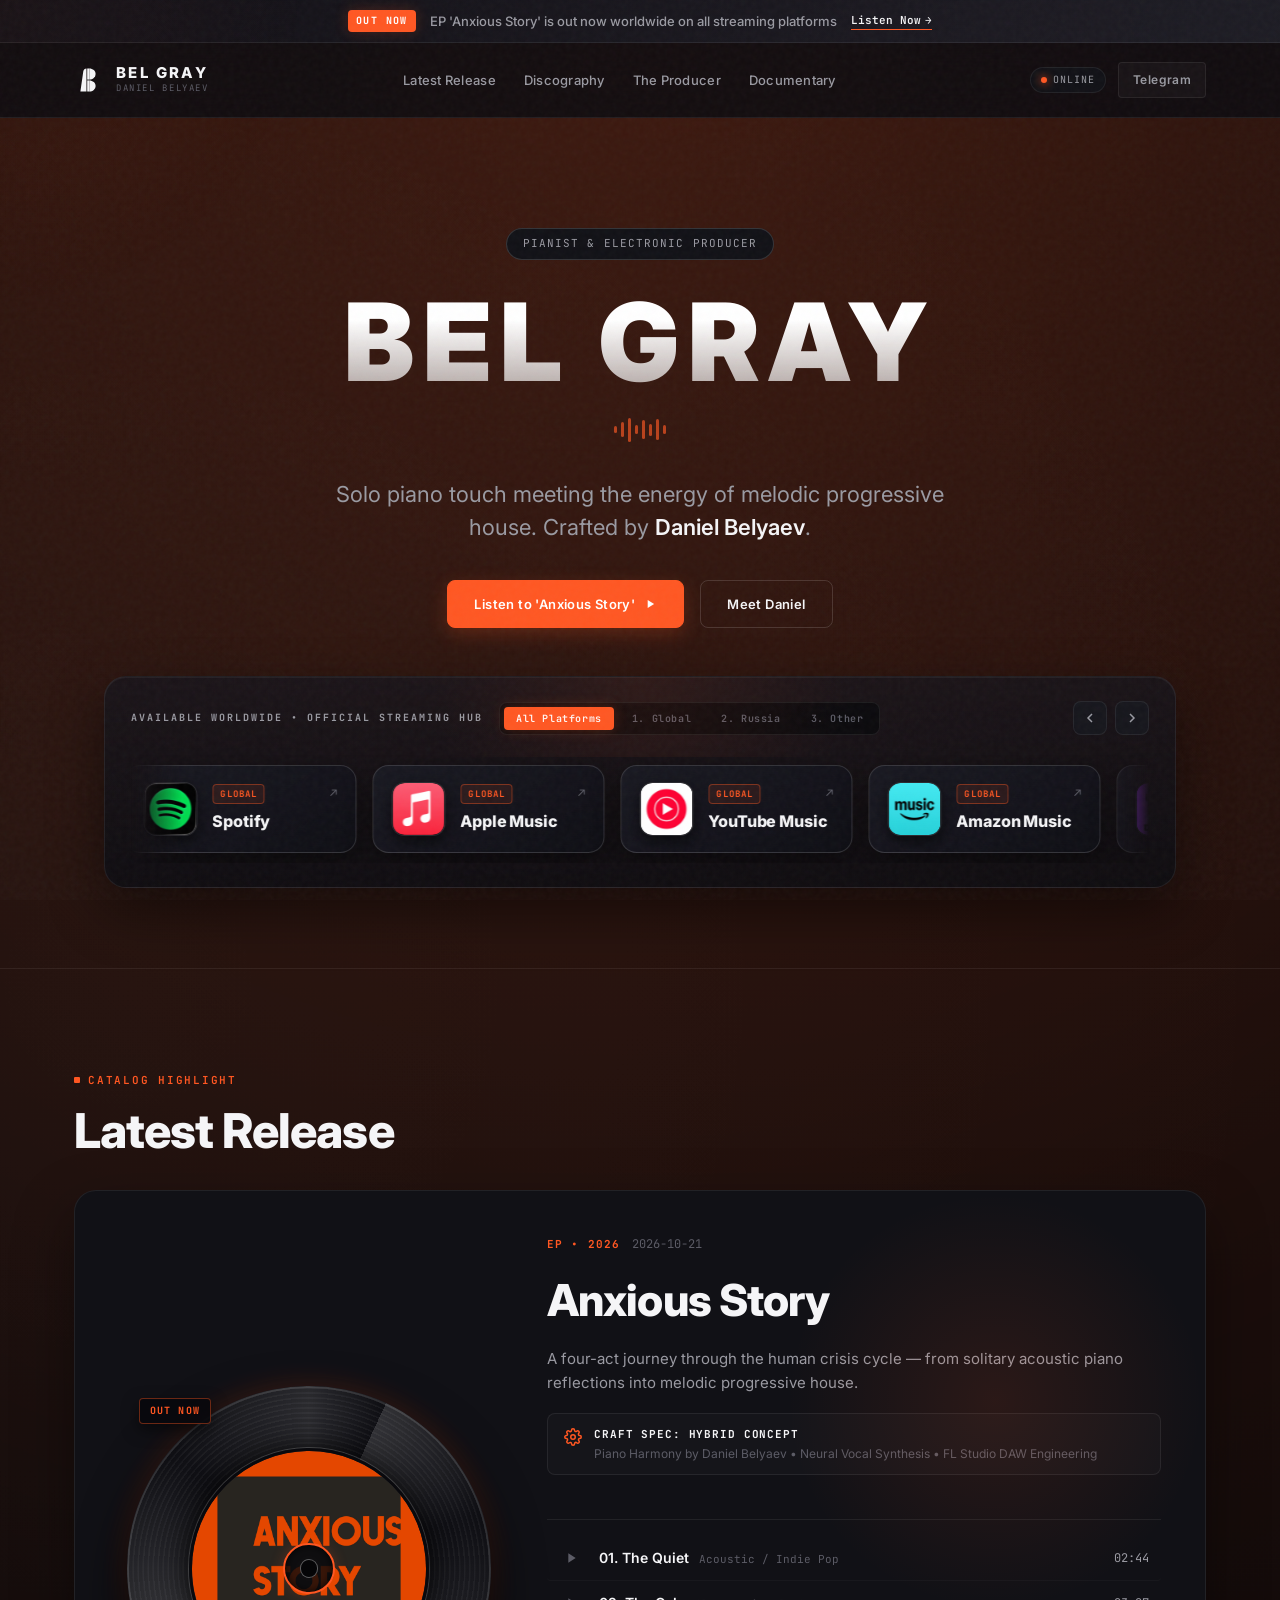
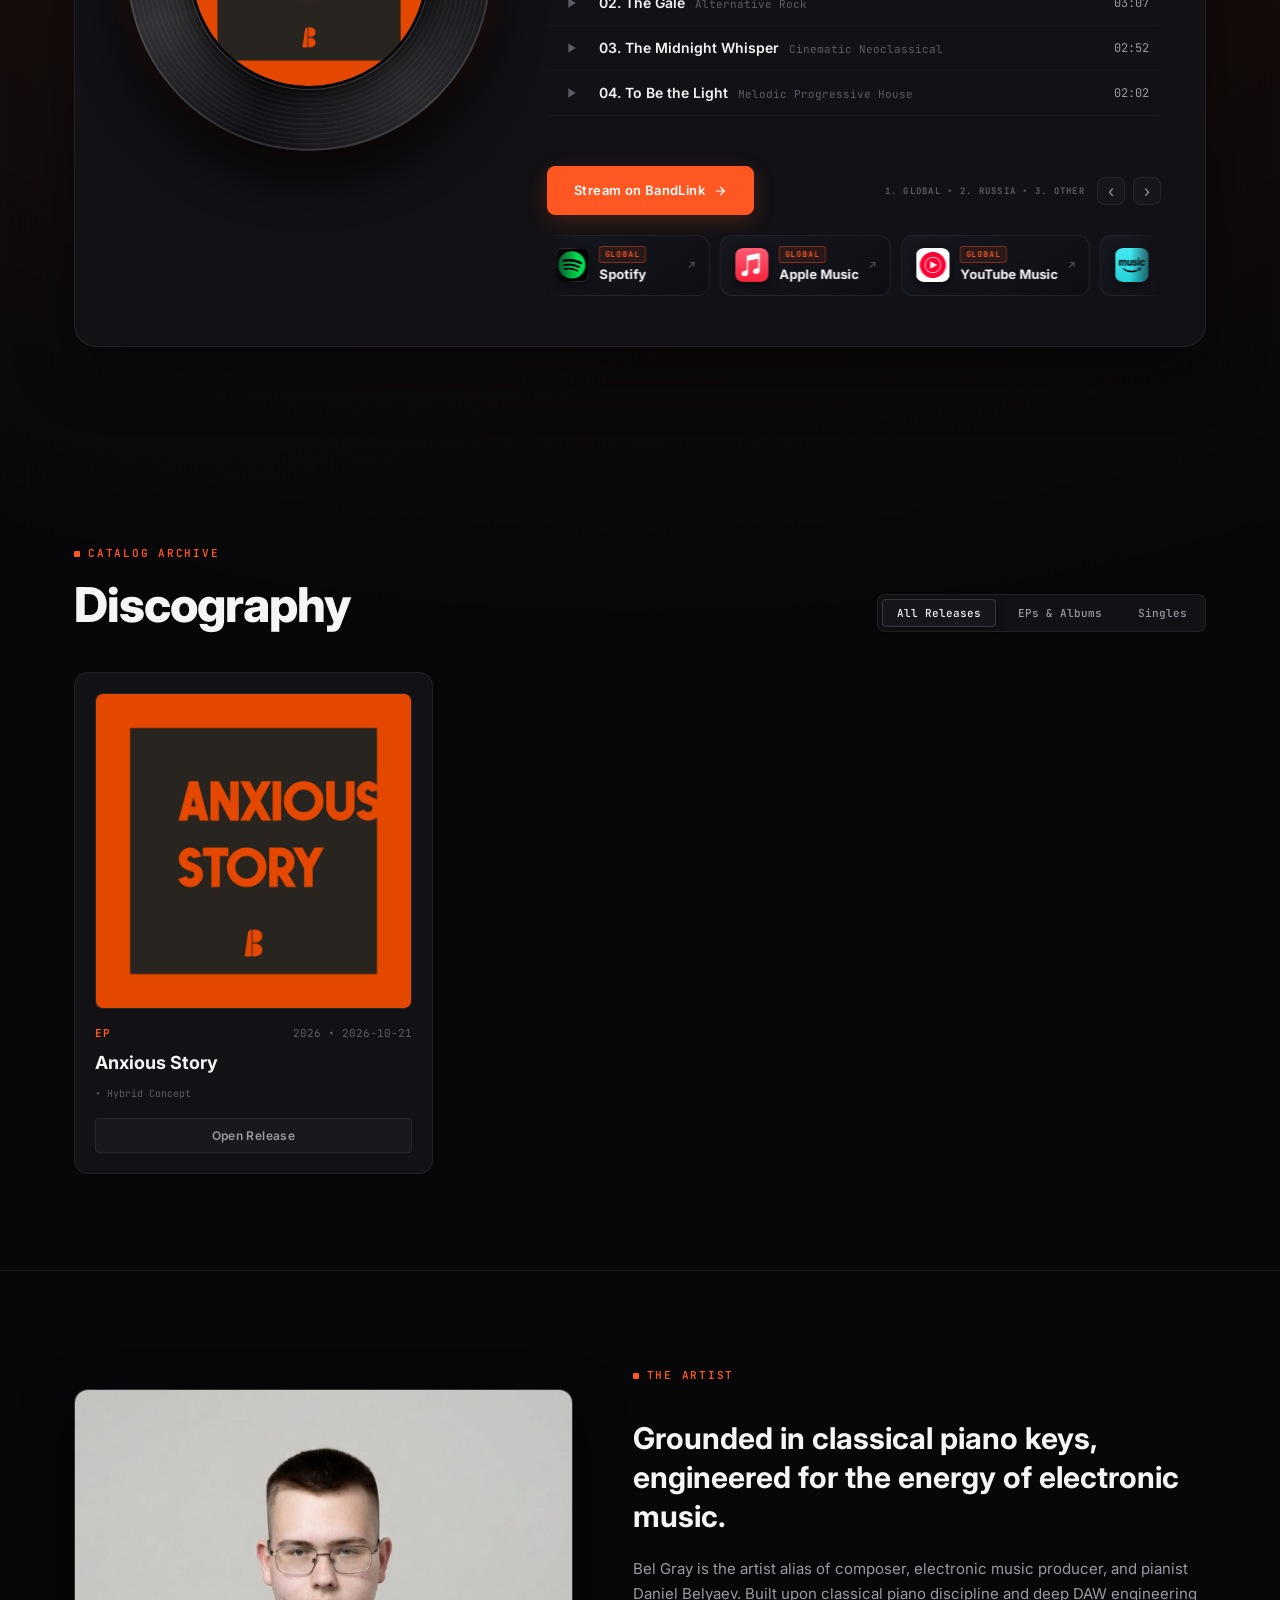
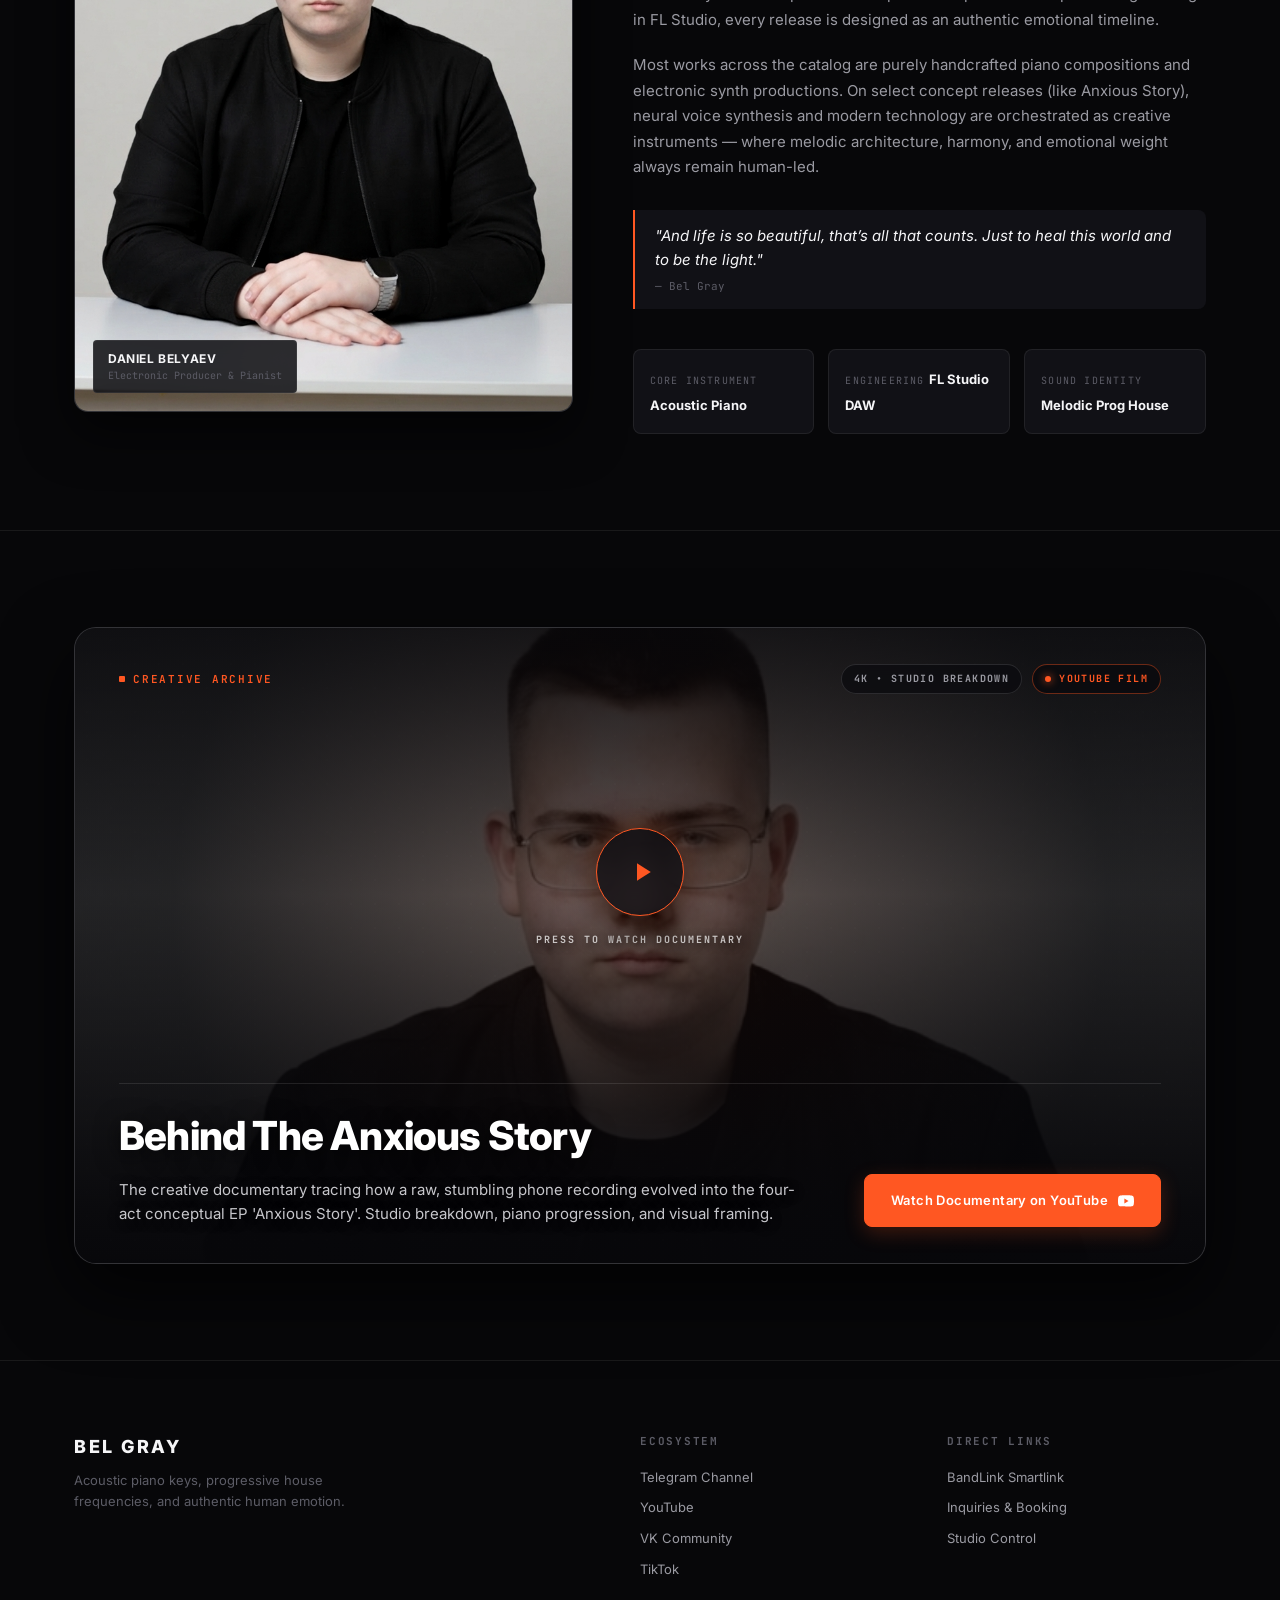
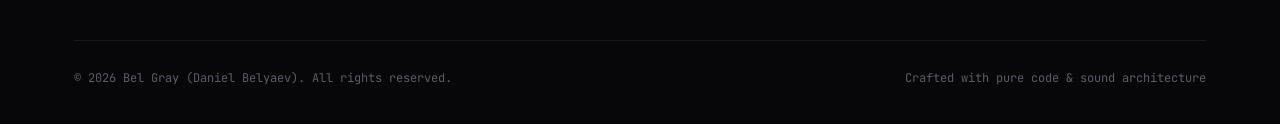
==== commit 6d9cc26a: "improve video player" ====
--- a/index.html
+++ b/index.html
@@ -272,26 +272,79 @@
       </div>
     </section>
 
-    <!-- 7. Documentary Archive / BTS -->
+    <!-- 7. Documentary Archive / 16:9 Cinema Showcase & Player -->
     <section id="film" class="section film-section">
       <div class="container">
-        <div class="bts-card">
-          <a href="https://t.me/belgray_music" id="doc-link-play" target="_blank" rel="noopener noreferrer" class="bts-play-circle" aria-label="Watch Documentary">
-            <svg width="28" height="28" viewBox="0 0 24 24" fill="currentColor">
-              <path d="M8 5v14l11-7z"/>
-            </svg>
-          </a>
-          <div class="section-tag" id="doc-badge">CREATIVE ARCHIVE</div>
-          <h2 class="bts-title" id="doc-title">Behind The Storm</h2>
-          <p class="bts-desc" id="doc-desc">
-            The creative documentary tracing how a raw, stumbling phone recording evolved into the four-act conceptual EP 'Anxious Story'. Studio breakdown, piano progression, and visual framing.
-          </p>
-          <a href="https://t.me/belgray_music" id="doc-btn" target="_blank" rel="noopener noreferrer" class="btn btn-primary">
-            <span id="doc-btn-text">Watch Documentary on Telegram</span>
-            <svg width="14" height="14" viewBox="0 0 24 24" fill="currentColor">
-              <path d="M12 2C6.48 2 2 6.48 2 12s4.48 10 10 10 10-4.48 10-10S17.52 2 12 2zm4.64 6.8c-.15 1.58-.8 5.42-1.13 7.19-.14.75-.42 1-.68 1.03-.58.05-1.02-.38-1.58-.75-.88-.58-1.38-.94-2.23-1.5-.99-.65-.35-1.01.22-1.59.15-.15 2.71-2.48 2.76-2.69a.2.2 0 0 0-.05-.18c-.06-.05-.14-.03-.21-.02-.09.02-1.49.95-4.22 2.79-.4.27-.76.41-1.08.4-.36-.01-1.04-.2-1.55-.37-.63-.2-1.12-.31-1.08-.66.02-.18.27-.36.75-.55 2.93-1.28 4.88-2.12 5.86-2.54 2.79-1.16 3.37-1.36 3.75-1.36.08 0 .28.02.4.12.1.08.13.19.14.27-.01.06.01.24 0 .38z"/>
-            </svg>
-          </a>
+        <div class="doc-cinema-card" id="doc-cinema-card">
+          <!-- Cinematic Backdrop Poster -->
+          <div class="doc-poster-backdrop" aria-hidden="true">
+            <img id="doc-poster-img" src="assets/BGM Daniel Belyaev Photo.png" alt="Documentary Poster" loading="lazy">
+            <div class="doc-poster-vignette"></div>
+            <div class="doc-poster-grain"></div>
+          </div>
+
+          <!-- Built-In 16:9 YouTube Video Player Overlay (Activated when link is a YouTube video) -->
+          <div class="doc-player-overlay" id="doc-player-overlay" aria-hidden="true">
+            <div class="doc-player-topbar">
+              <span class="doc-player-live-tag">
+                <span class="pulse-dot"></span>
+                <span>NOW SCREENING</span>
+              </span>
+              <div class="doc-player-actions">
+                <a href="https://youtube.com/@belgray_music" id="doc-player-external" target="_blank" rel="noopener noreferrer" class="btn btn-sm btn-ghost">
+                  <span>Open on YouTube ↗</span>
+                </a>
+                <button type="button" id="doc-player-close" class="doc-player-close-btn" aria-label="Close video player">
+                  ✕ Close Player
+                </button>
+              </div>
+            </div>
+            <div class="doc-iframe-mount" id="doc-iframe-mount"></div>
+          </div>
+
+          <!-- Top Cinema Bar: Tag & Technical Specs -->
+          <div class="doc-cinema-topbar">
+            <div class="section-tag" id="doc-badge" style="margin-bottom: 0;">CREATIVE ARCHIVE</div>
+            <div class="doc-spec-pills">
+              <span class="doc-spec-pill" id="doc-spec-meta">4K • STUDIO BREAKDOWN</span>
+              <span class="doc-spec-pill doc-spec-platform">
+                <span class="pulse-dot"></span>
+                <span id="doc-platform-badge">YOUTUBE FILM</span>
+              </span>
+            </div>
+          </div>
+
+          <!-- Center Play Trigger Stage -->
+          <div class="doc-play-stage">
+            <a href="https://youtube.com/@belgray_music" id="doc-link-play" target="_blank" rel="noopener noreferrer" class="bts-play-circle" aria-label="Watch Documentary">
+              <span class="play-pulse-ring play-pulse-ring-1" aria-hidden="true"></span>
+              <span class="play-pulse-ring play-pulse-ring-2" aria-hidden="true"></span>
+              <svg width="30" height="30" viewBox="0 0 24 24" fill="currentColor">
+                <path d="M8 5v14l11-7z"/>
+              </svg>
+            </a>
+            <span class="doc-play-caption" id="doc-play-caption">PRESS TO WATCH DOCUMENTARY</span>
+          </div>
+
+          <!-- Bottom Cinema Info & CTA Bar -->
+          <div class="doc-cinema-footer">
+            <div class="doc-cinema-info">
+              <h2 class="bts-title" id="doc-title">Behind The Anxious Story</h2>
+              <p class="bts-desc" id="doc-desc">
+                The creative documentary tracing how a raw, stumbling phone recording evolved into the four-act conceptual EP 'Anxious Story'. Studio breakdown, piano progression, and visual framing.
+              </p>
+            </div>
+            <div class="doc-cinema-cta-wrap">
+              <a href="https://youtube.com/@belgray_music" id="doc-btn" target="_blank" rel="noopener noreferrer" class="btn btn-primary doc-cta-btn">
+                <span id="doc-btn-text">Watch Documentary on YouTube</span>
+                <span id="doc-btn-icon" class="doc-btn-icon-wrap" aria-hidden="true">
+                  <svg width="16" height="16" viewBox="0 0 24 24" fill="currentColor">
+                    <path d="M23.5 6.19a3.02 3.02 0 0 0-2.12-2.14C19.5 3.5 12 3.5 12 3.5s-7.5 0-9.38.55A3.02 3.02 0 0 0 .5 6.19C0 8.07 0 12 0 12s0 3.93.5 5.81a3.02 3.02 0 0 0 2.12 2.14c1.88.55 9.38.55 9.38.55s7.5 0 9.38-.55a3.02 3.02 0 0 0 2.12-2.14C24 15.93 24 12 24 12s0-3.93-.5-5.81zM9.54 15.57V8.43L15.82 12l-6.28 3.57z"/>
+                  </svg>
+                </span>
+              </a>
+            </div>
+          </div>
         </div>
       </div>
     </section>
--- a/styles.css
+++ b/styles.css
@@ -1096,7 +1096,8 @@
   display: flex;
   align-items: center;
   gap: 12px;
-  margin-bottom: 8px;
+  margin-bottom: 10px;
+  flex-wrap: wrap;
 }
 
 .release-type-badge {
@@ -1111,6 +1112,23 @@
   font-family: var(--font-mono);
   font-size: 12px;
   color: var(--text-muted);
+}
+
+/* Highlighted Pill Next to Year when Release is Upcoming (COMING SOON / PRE-SAVE) */
+.release-date-upcoming-pill {
+  display: inline-flex;
+  align-items: center;
+  gap: 7px;
+  padding: 3px 10px;
+  border-radius: var(--radius-full);
+  background: var(--accent-subtle);
+  border: 1px solid var(--accent-border);
+  color: var(--text-primary);
+  font-family: var(--font-mono);
+  font-size: 10px;
+  font-weight: 700;
+  letter-spacing: 0.1em;
+  box-shadow: 0 0 14px var(--accent-glow);
 }
 
 .featured-title {
@@ -1124,6 +1142,86 @@
   font-size: 15px;
   color: var(--text-secondary);
   line-height: 1.6;
+}
+
+/* Upcoming Release Drop Callout Banner (Shown automatically for COMING SOON / PRE-SAVE) */
+.upcoming-drop-banner {
+  margin: 18px 0 14px;
+  padding: 14px 18px;
+  border-radius: var(--radius-sm);
+  background: linear-gradient(90deg, var(--accent-subtle) 0%, rgba(20, 20, 28, 0.92) 100%);
+  border: 1px solid var(--accent-border);
+  box-shadow: 0 10px 28px rgba(0, 0, 0, 0.45), 0 0 22px var(--accent-glow);
+  display: flex;
+  align-items: center;
+  justify-content: space-between;
+  gap: 16px;
+  flex-wrap: wrap;
+}
+
+.upcoming-drop-left {
+  display: flex;
+  align-items: center;
+  gap: 14px;
+}
+
+.upcoming-calendar-icon {
+  width: 38px;
+  height: 38px;
+  border-radius: var(--radius-xs);
+  background: var(--accent-color);
+  color: var(--accent-contrast, #FFFFFF);
+  display: flex;
+  align-items: center;
+  justify-content: center;
+  flex-shrink: 0;
+  box-shadow: 0 0 16px var(--accent-glow);
+}
+
+.upcoming-drop-info {
+  display: flex;
+  flex-direction: column;
+  gap: 2px;
+}
+
+.upcoming-drop-kicker {
+  font-family: var(--font-mono);
+  font-size: 9px;
+  font-weight: 700;
+  letter-spacing: 0.14em;
+  color: var(--accent-color);
+  text-transform: uppercase;
+}
+
+.upcoming-drop-date {
+  font-size: 14px;
+  color: var(--text-secondary);
+}
+
+.upcoming-drop-date strong {
+  color: var(--text-primary);
+  font-weight: 700;
+}
+
+.upcoming-iso-sub {
+  font-family: var(--font-mono);
+  font-size: 11px;
+  color: var(--text-muted);
+  margin-left: 4px;
+}
+
+.upcoming-countdown-badge {
+  font-family: var(--font-mono);
+  font-size: 10px;
+  font-weight: 800;
+  letter-spacing: 0.14em;
+  padding: 6px 12px;
+  border-radius: var(--radius-xs);
+  background: var(--accent-color);
+  color: var(--accent-contrast, #FFFFFF);
+  box-shadow: 0 0 16px var(--accent-glow);
+  text-transform: uppercase;
+  white-space: nowrap;
 }
 
 /* Production Spec / Craft Pill */
@@ -1378,26 +1476,22 @@
   margin-right: 4px;
 }
 
-.featured-streaming-strip {
-  display: flex;
-  align-items: center;
-  gap: 10px;
+.featured-streaming-viewport {
   width: 100%;
   min-width: 0;
-  overflow-x: auto;
-  padding: 6px 2px 10px;
-  scroll-behavior: smooth;
-  scrollbar-width: thin;
-  scrollbar-color: var(--border-medium) transparent;
-}
-
-.featured-streaming-strip::-webkit-scrollbar {
-  height: 4px;
-}
-
-.featured-streaming-strip::-webkit-scrollbar-thumb {
-  background: var(--border-medium);
-  border-radius: 4px;
+  overflow: hidden;
+  position: relative;
+  padding: 6px 2px;
+  -webkit-mask-image: linear-gradient(90deg, transparent 0%, #000 5%, #000 95%, transparent 100%);
+  mask-image: linear-gradient(90deg, transparent 0%, #000 5%, #000 95%, transparent 100%);
+}
+
+.featured-streaming-track {
+  display: flex;
+  align-items: center;
+  gap: 10px;
+  width: max-content;
+  will-change: transform;
 }
 
 .featured-stream-card {
@@ -1735,63 +1829,337 @@
 }
 
 /* ==========================================================================
-   DOCUMENTARY / BTS (Behind The Storm)
+   DOCUMENTARY / 16:9 CINEMA POSTER SHOWCASE & BUILT-IN YOUTUBE PLAYER
    ========================================================================== */
 .film-section {
   border-bottom: 1px solid var(--border-subtle);
 }
 
-.bts-card {
+.doc-cinema-card {
+  position: relative;
+  width: 100%;
+  min-height: 540px;
+  aspect-ratio: 16 / 9;
+  max-height: 660px;
   background: var(--bg-surface);
-  border: 1px solid var(--border-subtle);
+  border: 1px solid var(--border-medium);
   border-radius: var(--radius-lg);
-  padding: 56px 40px;
-  text-align: center;
-  position: relative;
+  padding: 36px 44px;
+  display: flex;
+  flex-direction: column;
+  justify-content: space-between;
   overflow: hidden;
-}
-
-.bts-card::before {
-  content: '';
+  box-shadow:
+    0 28px 72px rgba(0, 0, 0, 0.72),
+    0 0 0 1px rgba(255, 255, 255, 0.04) inset;
+  transition: border-color var(--transition-smooth), box-shadow var(--transition-smooth);
+}
+
+.doc-cinema-card:hover {
+  border-color: var(--accent-border);
+  box-shadow:
+    0 32px 84px rgba(0, 0, 0, 0.82),
+    0 0 48px var(--accent-subtle),
+    0 0 0 1px var(--accent-border) inset;
+}
+
+/* Poster Backdrop + Vignette + Film Grain */
+.doc-poster-backdrop {
   position: absolute;
   inset: 0;
-  background: radial-gradient(circle at 50% 50%, var(--accent-glow) 0%, transparent 65%);
-  opacity: 0.25;
+  z-index: 0;
+  overflow: hidden;
   pointer-events: none;
 }
 
+.doc-poster-backdrop img {
+  width: 100%;
+  height: 100%;
+  object-fit: cover;
+  object-position: center 28%;
+  filter: saturate(0.88) contrast(1.08) brightness(0.55);
+  transform: scale(1.02);
+  transition: transform 0.9s cubic-bezier(0.16, 1, 0.3, 1), filter 0.6s ease;
+}
+
+.doc-cinema-card:hover .doc-poster-backdrop img {
+  transform: scale(1.06);
+  filter: saturate(1.02) contrast(1.1) brightness(0.64);
+}
+
+.doc-poster-vignette {
+  position: absolute;
+  inset: 0;
+  background:
+    linear-gradient(180deg, rgba(7, 7, 10, 0.78) 0%, rgba(7, 7, 10, 0.25) 42%, rgba(7, 7, 10, 0.92) 92%, rgba(7, 7, 10, 0.98) 100%),
+    radial-gradient(circle at 50% 44%, var(--accent-subtle) 0%, rgba(7, 7, 10, 0.65) 70%);
+}
+
+.doc-poster-grain {
+  position: absolute;
+  inset: 0;
+  opacity: 0.14;
+  background-image: radial-gradient(rgba(255, 255, 255, 0.16) 1px, transparent 0);
+  background-size: 24px 24px;
+  mix-blend-mode: overlay;
+}
+
+/* Top Bar: Badge & Spec Pills */
+.doc-cinema-topbar {
+  position: relative;
+  z-index: 2;
+  display: flex;
+  align-items: center;
+  justify-content: space-between;
+  gap: 16px;
+  flex-wrap: wrap;
+}
+
+.doc-spec-pills {
+  display: flex;
+  align-items: center;
+  gap: 10px;
+  flex-wrap: wrap;
+}
+
+.doc-spec-pill {
+  display: inline-flex;
+  align-items: center;
+  gap: 8px;
+  padding: 6px 12px;
+  border-radius: var(--radius-full);
+  background: rgba(10, 10, 14, 0.72);
+  border: 1px solid rgba(255, 255, 255, 0.12);
+  backdrop-filter: blur(12px);
+  -webkit-backdrop-filter: blur(12px);
+  font-family: var(--font-mono);
+  font-size: 10px;
+  font-weight: 700;
+  letter-spacing: 0.14em;
+  text-transform: uppercase;
+  color: var(--text-secondary);
+}
+
+.doc-spec-platform {
+  border-color: var(--accent-border);
+  color: var(--accent-color);
+  background: rgba(10, 10, 14, 0.82);
+}
+
+/* Center Play Stage */
+.doc-play-stage {
+  position: relative;
+  z-index: 2;
+  display: flex;
+  flex-direction: column;
+  align-items: center;
+  justify-content: center;
+  gap: 16px;
+  margin: auto 0;
+  padding: 24px 0;
+}
+
 .bts-play-circle {
-  width: 72px;
-  height: 72px;
+  position: relative;
+  width: 88px;
+  height: 88px;
   border-radius: 50%;
-  background: var(--accent-subtle);
+  background: rgba(12, 12, 18, 0.76);
+  border: 1.5px solid var(--accent-color);
+  color: var(--accent-color);
+  display: flex;
+  align-items: center;
+  justify-content: center;
+  backdrop-filter: blur(12px);
+  -webkit-backdrop-filter: blur(12px);
+  box-shadow:
+    0 12px 36px rgba(0, 0, 0, 0.65),
+    0 0 28px var(--accent-glow);
+  transition: transform var(--transition-smooth), background var(--transition-fast), color var(--transition-fast), box-shadow var(--transition-fast);
+  cursor: pointer;
+}
+
+.bts-play-circle svg {
+  margin-left: 3px;
+  position: relative;
+  z-index: 2;
+}
+
+.bts-play-circle:hover {
+  transform: scale(1.1);
+  background: var(--accent-color);
+  color: var(--accent-contrast, #FFFFFF);
+  box-shadow:
+    0 16px 44px rgba(0, 0, 0, 0.75),
+    0 0 42px var(--accent-glow);
+}
+
+.play-pulse-ring {
+  position: absolute;
+  inset: -8px;
+  border-radius: 50%;
   border: 1px solid var(--accent-color);
+  opacity: 0;
+  pointer-events: none;
+  animation: docPlayPulse 2.8s cubic-bezier(0.16, 1, 0.3, 1) infinite;
+}
+
+.play-pulse-ring-2 {
+  animation-delay: 1.4s;
+}
+
+@keyframes docPlayPulse {
+  0% {
+    transform: scale(0.92);
+    opacity: 0.65;
+  }
+  100% {
+    transform: scale(1.48);
+    opacity: 0;
+  }
+}
+
+.doc-play-caption {
+  font-family: var(--font-mono);
+  font-size: 10px;
+  font-weight: 700;
+  letter-spacing: 0.2em;
+  text-transform: uppercase;
+  color: rgba(255, 255, 255, 0.72);
+  text-shadow: 0 2px 10px rgba(0, 0, 0, 0.85);
+}
+
+/* Bottom Cinema Footer: Info + Action CTA */
+.doc-cinema-footer {
+  position: relative;
+  z-index: 2;
+  display: flex;
+  align-items: flex-end;
+  justify-content: space-between;
+  gap: 32px;
+  padding-top: 20px;
+  border-top: 1px solid rgba(255, 255, 255, 0.1);
+}
+
+.doc-cinema-info {
+  max-width: 680px;
+  text-align: left;
+}
+
+.bts-title {
+  font-size: clamp(26px, 3.4vw, 40px);
+  font-weight: 800;
+  letter-spacing: -0.02em;
+  margin-bottom: 10px;
+  color: #FFFFFF;
+  text-shadow: 0 4px 24px rgba(0, 0, 0, 0.75);
+}
+
+.bts-desc {
+  color: rgba(242, 242, 247, 0.82);
+  font-size: 15px;
+  line-height: 1.65;
+  margin: 0;
+  text-shadow: 0 2px 12px rgba(0, 0, 0, 0.8);
+}
+
+.doc-cinema-cta-wrap {
+  flex-shrink: 0;
+}
+
+.doc-cta-btn {
+  padding: 15px 26px;
+  font-size: 13px;
+  gap: 10px;
+  white-space: nowrap;
+}
+
+.doc-btn-icon-wrap {
+  display: inline-flex;
+  align-items: center;
+  justify-content: center;
+  line-height: 0;
+}
+
+/* Built-In 16:9 YouTube Player Overlay */
+.doc-player-overlay {
+  position: absolute;
+  inset: 0;
+  z-index: 20;
+  background: #050508;
+  display: flex;
+  flex-direction: column;
+  opacity: 0;
+  pointer-events: none;
+  transition: opacity 0.32s ease;
+}
+
+.doc-player-overlay.active {
+  opacity: 1;
+  pointer-events: auto;
+}
+
+.doc-player-topbar {
+  display: flex;
+  align-items: center;
+  justify-content: space-between;
+  gap: 12px;
+  padding: 12px 20px;
+  background: rgba(10, 10, 15, 0.94);
+  border-bottom: 1px solid var(--border-subtle);
+}
+
+.doc-player-live-tag {
+  display: inline-flex;
+  align-items: center;
+  gap: 8px;
+  font-family: var(--font-mono);
+  font-size: 10px;
+  font-weight: 700;
+  letter-spacing: 0.16em;
   color: var(--accent-color);
-  display: flex;
-  align-items: center;
-  justify-content: center;
-  margin: 0 auto 24px;
-  transition: transform var(--transition-fast), box-shadow var(--transition-fast);
+  text-transform: uppercase;
+}
+
+.doc-player-actions {
+  display: flex;
+  align-items: center;
+  gap: 10px;
+}
+
+.doc-player-close-btn {
+  padding: 7px 14px;
+  border-radius: var(--radius-sm);
+  background: rgba(255, 255, 255, 0.08);
+  border: 1px solid var(--border-medium);
+  color: var(--text-primary);
+  font-family: var(--font-mono);
+  font-size: 11px;
+  font-weight: 700;
   cursor: pointer;
-}
-
-.bts-play-circle:hover {
-  transform: scale(1.08);
-  box-shadow: 0 0 24px var(--accent-glow);
-}
-
-.bts-title {
-  font-size: clamp(24px, 3.2vw, 36px);
-  font-weight: 800;
-  margin-bottom: 12px;
-}
-
-.bts-desc {
-  color: var(--text-secondary);
-  font-size: 15px;
-  max-width: 580px;
-  margin: 0 auto 28px;
-  line-height: 1.6;
+  transition: var(--transition-fast);
+}
+
+.doc-player-close-btn:hover {
+  background: var(--accent-color);
+  border-color: var(--accent-color);
+  color: var(--accent-contrast, #FFFFFF);
+}
+
+.doc-iframe-mount {
+  flex: 1;
+  width: 100%;
+  height: 100%;
+  position: relative;
+  background: #000;
+}
+
+.doc-iframe-mount iframe {
+  position: absolute;
+  inset: 0;
+  width: 100%;
+  height: 100%;
+  border: 0;
 }
 
 /* ==========================================================================
@@ -2076,6 +2444,20 @@
   .footer-top-grid {
     grid-template-columns: 1fr;
     gap: 36px;
+  }
+  .doc-cinema-card {
+    aspect-ratio: auto;
+    min-height: 480px;
+    padding: 28px 24px;
+  }
+  .doc-cinema-footer {
+    flex-direction: column;
+    align-items: flex-start;
+    gap: 20px;
+  }
+  .doc-cinema-cta-wrap,
+  .doc-cta-btn {
+    width: 100%;
   }
 }
 
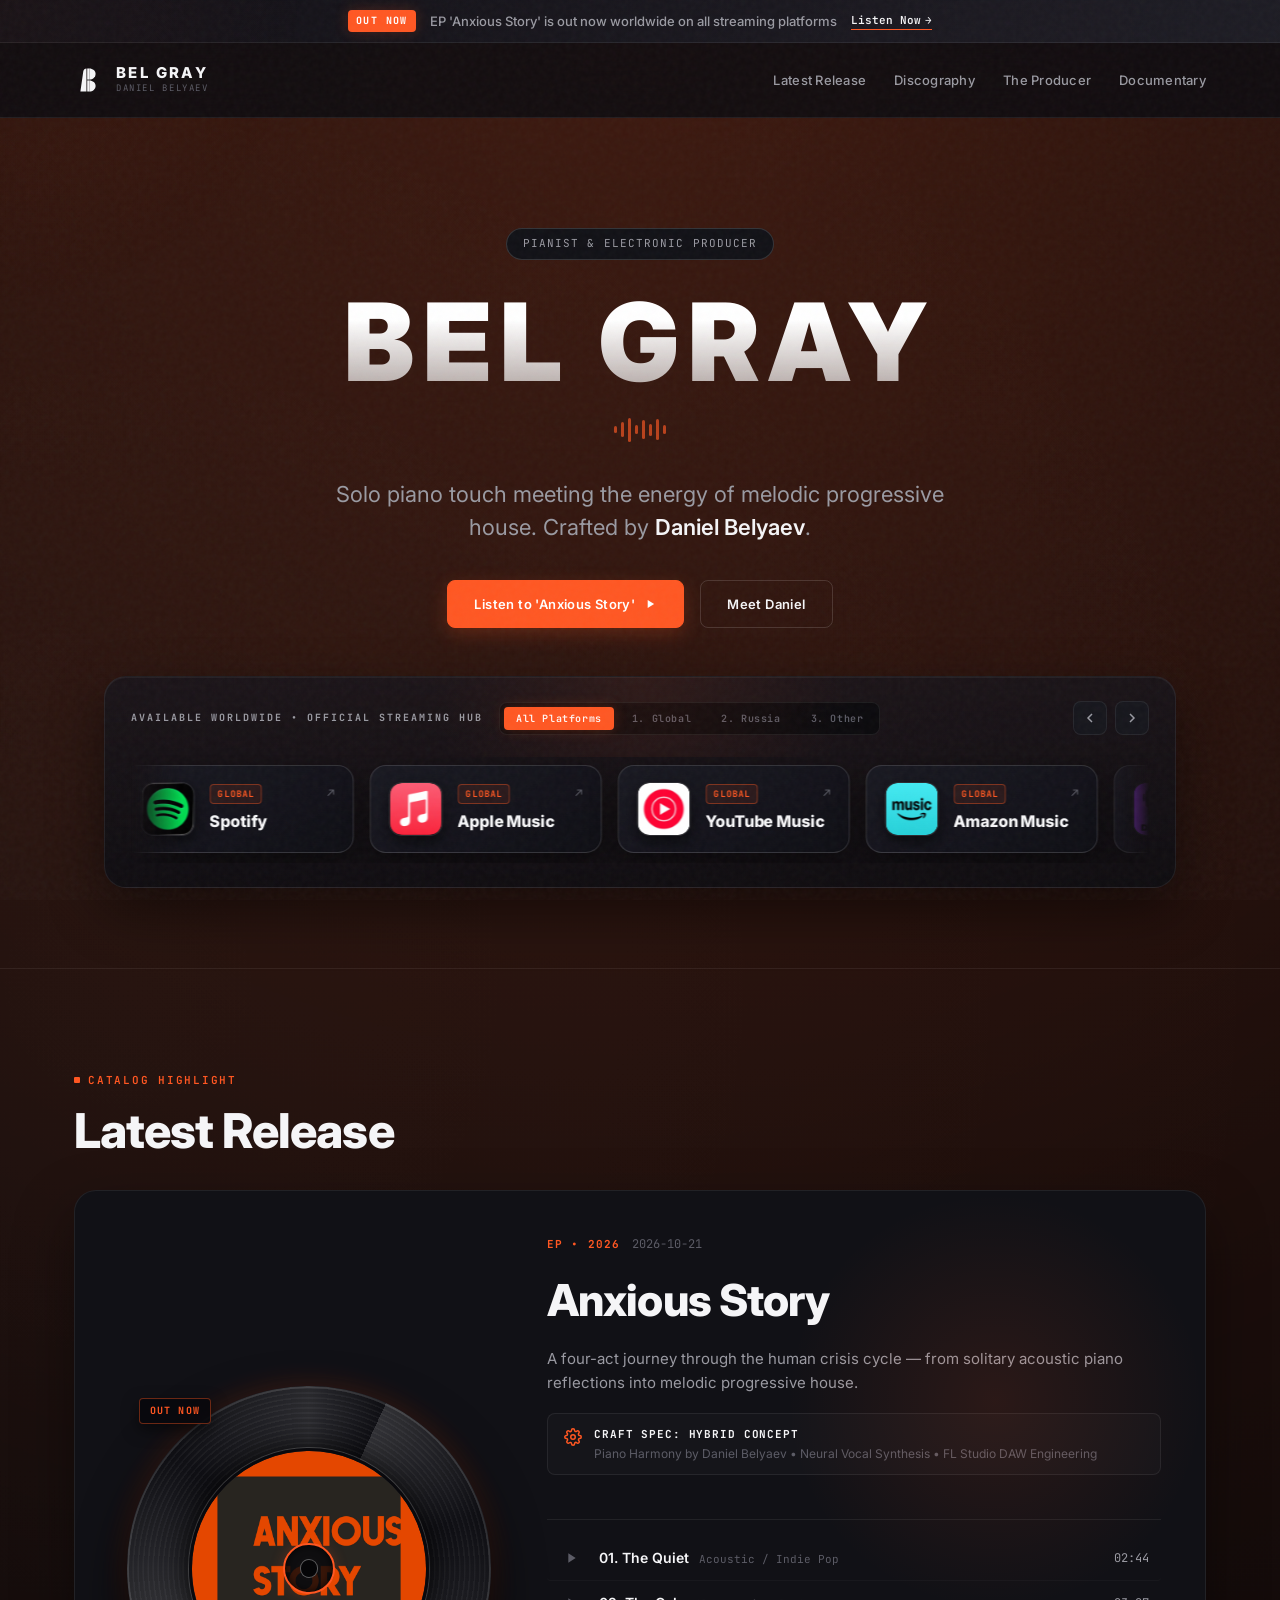
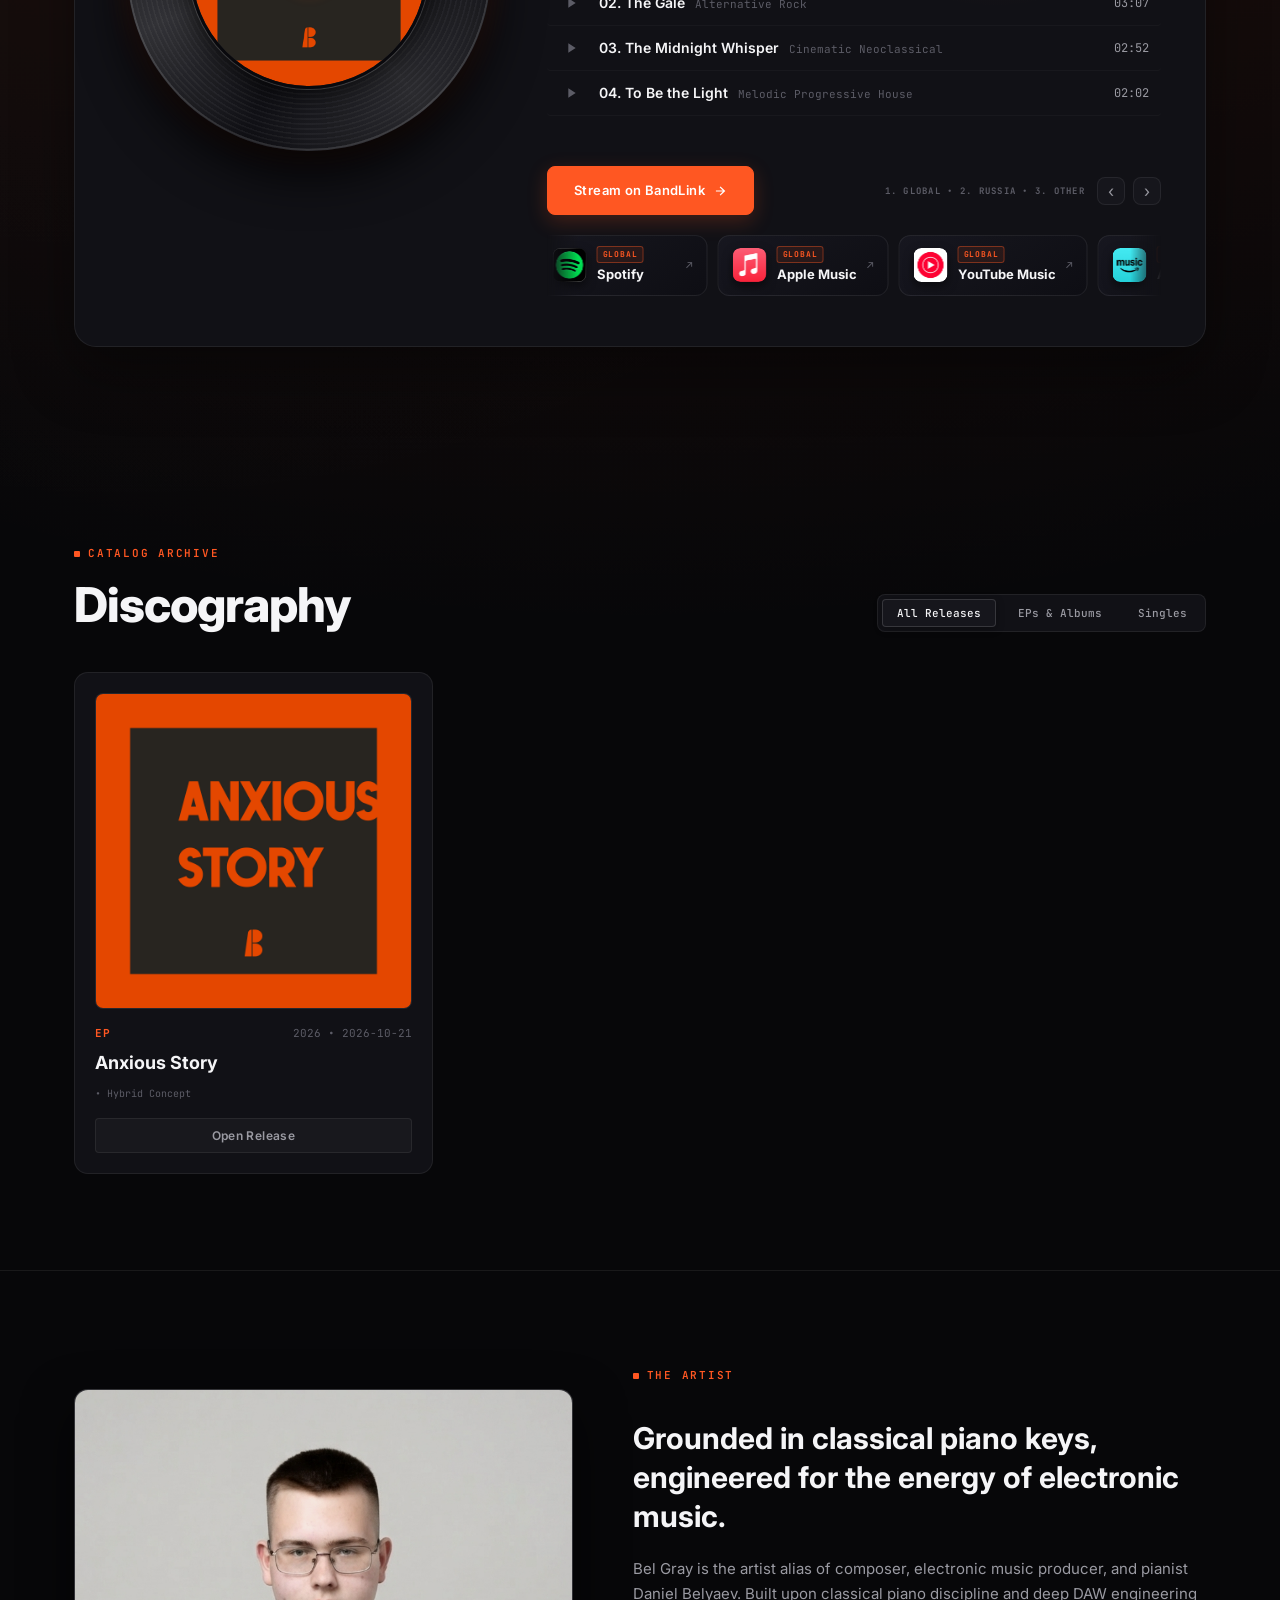
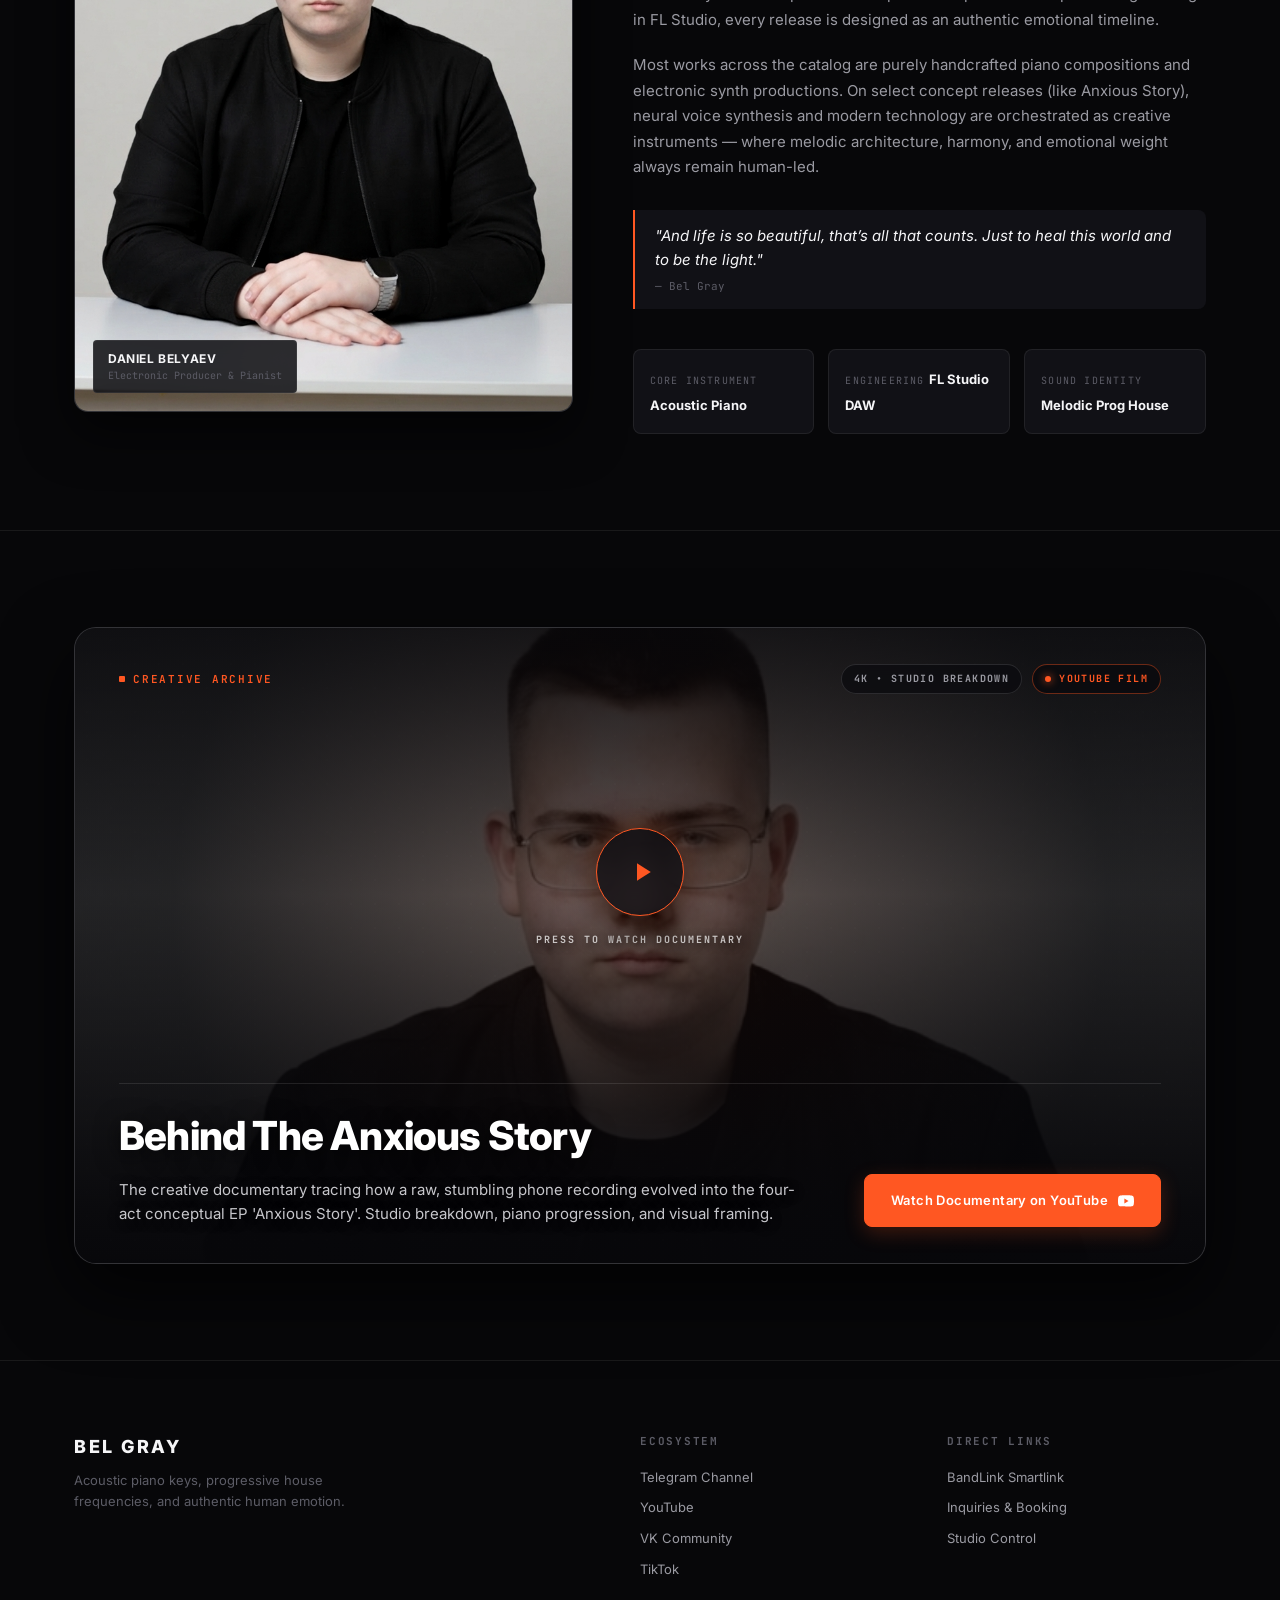
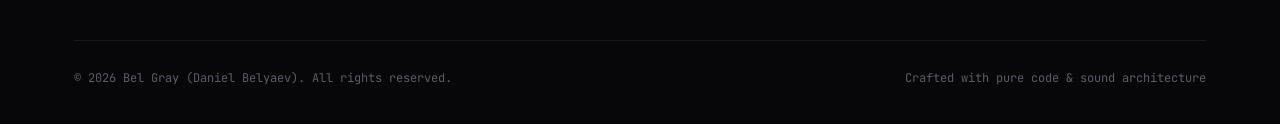
==== commit d2c3f22d: "add footer editor" ====
--- a/index.html
+++ b/index.html
@@ -95,13 +95,6 @@
       </nav>
 
       <div class="header-actions">
-        <div class="live-indicator">
-          <span class="pulse-dot"></span>
-          <span>ONLINE</span>
-        </div>
-        <a href="https://t.me/belgray_music" target="_blank" rel="noopener noreferrer" class="btn btn-sm btn-ghost">
-          Telegram
-        </a>
         <button id="mobile-nav-toggle" class="mobile-nav-toggle" aria-label="Toggle navigation menu">
           <svg viewBox="0 0 24 24" width="20" height="20" fill="none" stroke="currentColor" stroke-width="2">
             <line x1="3" y1="12" x2="21" y2="12"></line>
@@ -371,35 +364,35 @@
     <div class="container footer-container">
       <div class="footer-top-grid">
         <div>
-          <div class="footer-brand-title">BEL GRAY</div>
-          <p class="footer-brand-desc">
+          <div class="footer-brand-title" id="footer-brand-title">BEL GRAY</div>
+          <p class="footer-brand-desc" id="footer-brand-desc">
             Acoustic piano keys, progressive house frequencies, and authentic human emotion.
           </p>
         </div>
 
         <div>
-          <div class="footer-col-title">Ecosystem</div>
-          <div class="footer-links">
-            <a href="https://t.me/belgray_music" target="_blank" rel="noopener">Telegram Channel</a>
-            <a href="https://youtube.com/@belgray_music" target="_blank" rel="noopener">YouTube</a>
-            <a href="https://vk.com/belgray_music" target="_blank" rel="noopener">VK Community</a>
-            <a href="https://tiktok.com/@belgray_music" target="_blank" rel="noopener">TikTok</a>
+          <div class="footer-col-title" id="footer-ecosystem-title">Ecosystem</div>
+          <div class="footer-links" id="footer-ecosystem-links">
+            <a href="https://t.me/belgray_music" target="_blank" rel="noopener noreferrer">Telegram Channel</a>
+            <a href="https://youtube.com/@belgray_music" target="_blank" rel="noopener noreferrer">YouTube</a>
+            <a href="https://vk.com/belgray_music" target="_blank" rel="noopener noreferrer">VK Community</a>
+            <a href="https://tiktok.com/@belgray_music" target="_blank" rel="noopener noreferrer">TikTok</a>
           </div>
         </div>
 
         <div>
           <div class="footer-col-title">Direct Links</div>
-          <div class="footer-links">
-            <a href="https://band.link/anxious_story" target="_blank" rel="noopener">BandLink Smartlink</a>
-            <a href="mailto:contact@belgray.com">Inquiries & Booking</a>
+          <div class="footer-links" id="footer-direct-links">
+            <a href="https://band.link/anxious_story" id="footer-smartlink" target="_blank" rel="noopener noreferrer">BandLink Smartlink</a>
+            <a href="mailto:contact@belgray.com" id="footer-email-link">Inquiries & Booking</a>
             <a href="admin.html" class="admin-link-discrete">Studio Control</a>
           </div>
         </div>
       </div>
 
       <div class="footer-bottom-bar">
-        <span>© 2026 Bel Gray (Daniel Belyaev). All rights reserved.</span>
-        <span>Crafted with pure code & sound architecture</span>
+        <span id="footer-copyright-text">© 2026 Bel Gray (Daniel Belyaev). All rights reserved.</span>
+        <span id="footer-tagline-text">Crafted with pure code & sound architecture</span>
       </div>
     </div>
   </footer>
--- a/styles.css
+++ b/styles.css
@@ -262,6 +262,7 @@
   display: flex;
   gap: 28px;
   align-items: center;
+  margin-left: auto;
 }
 
 .nav-link {
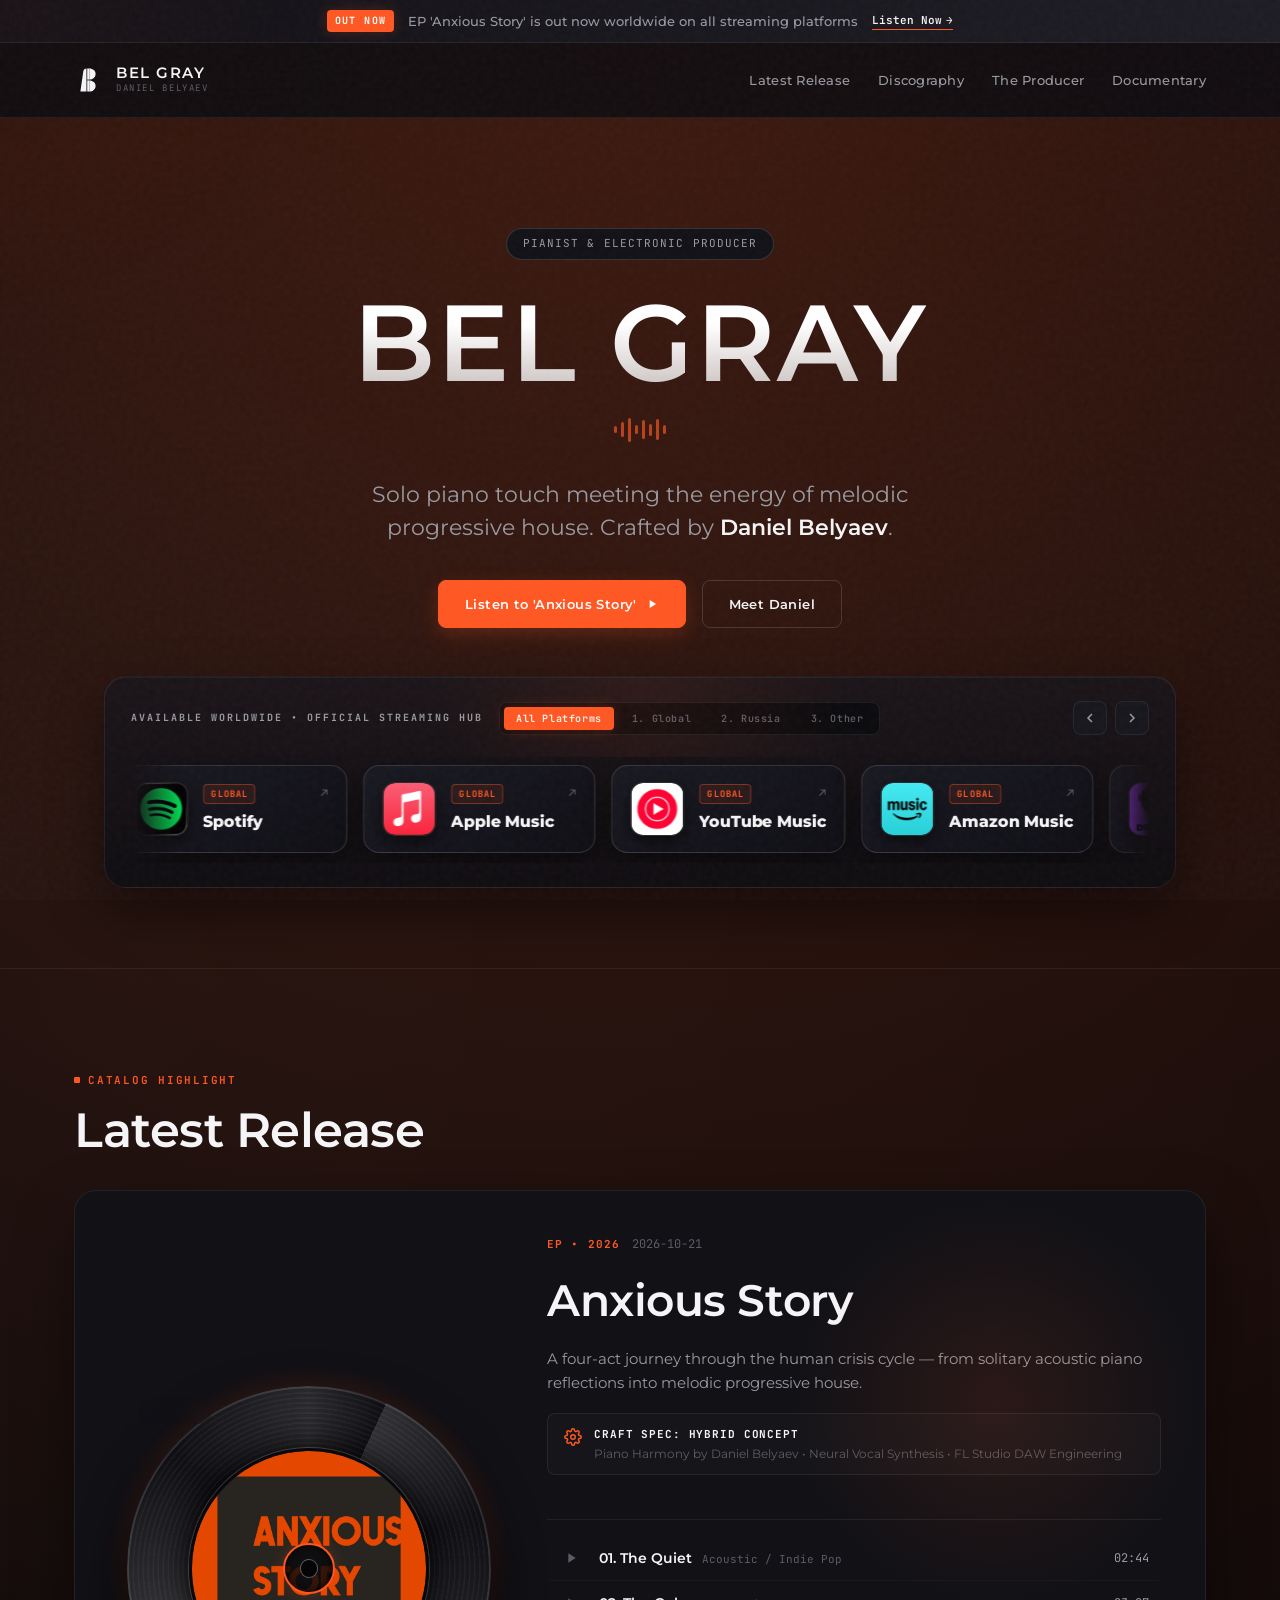
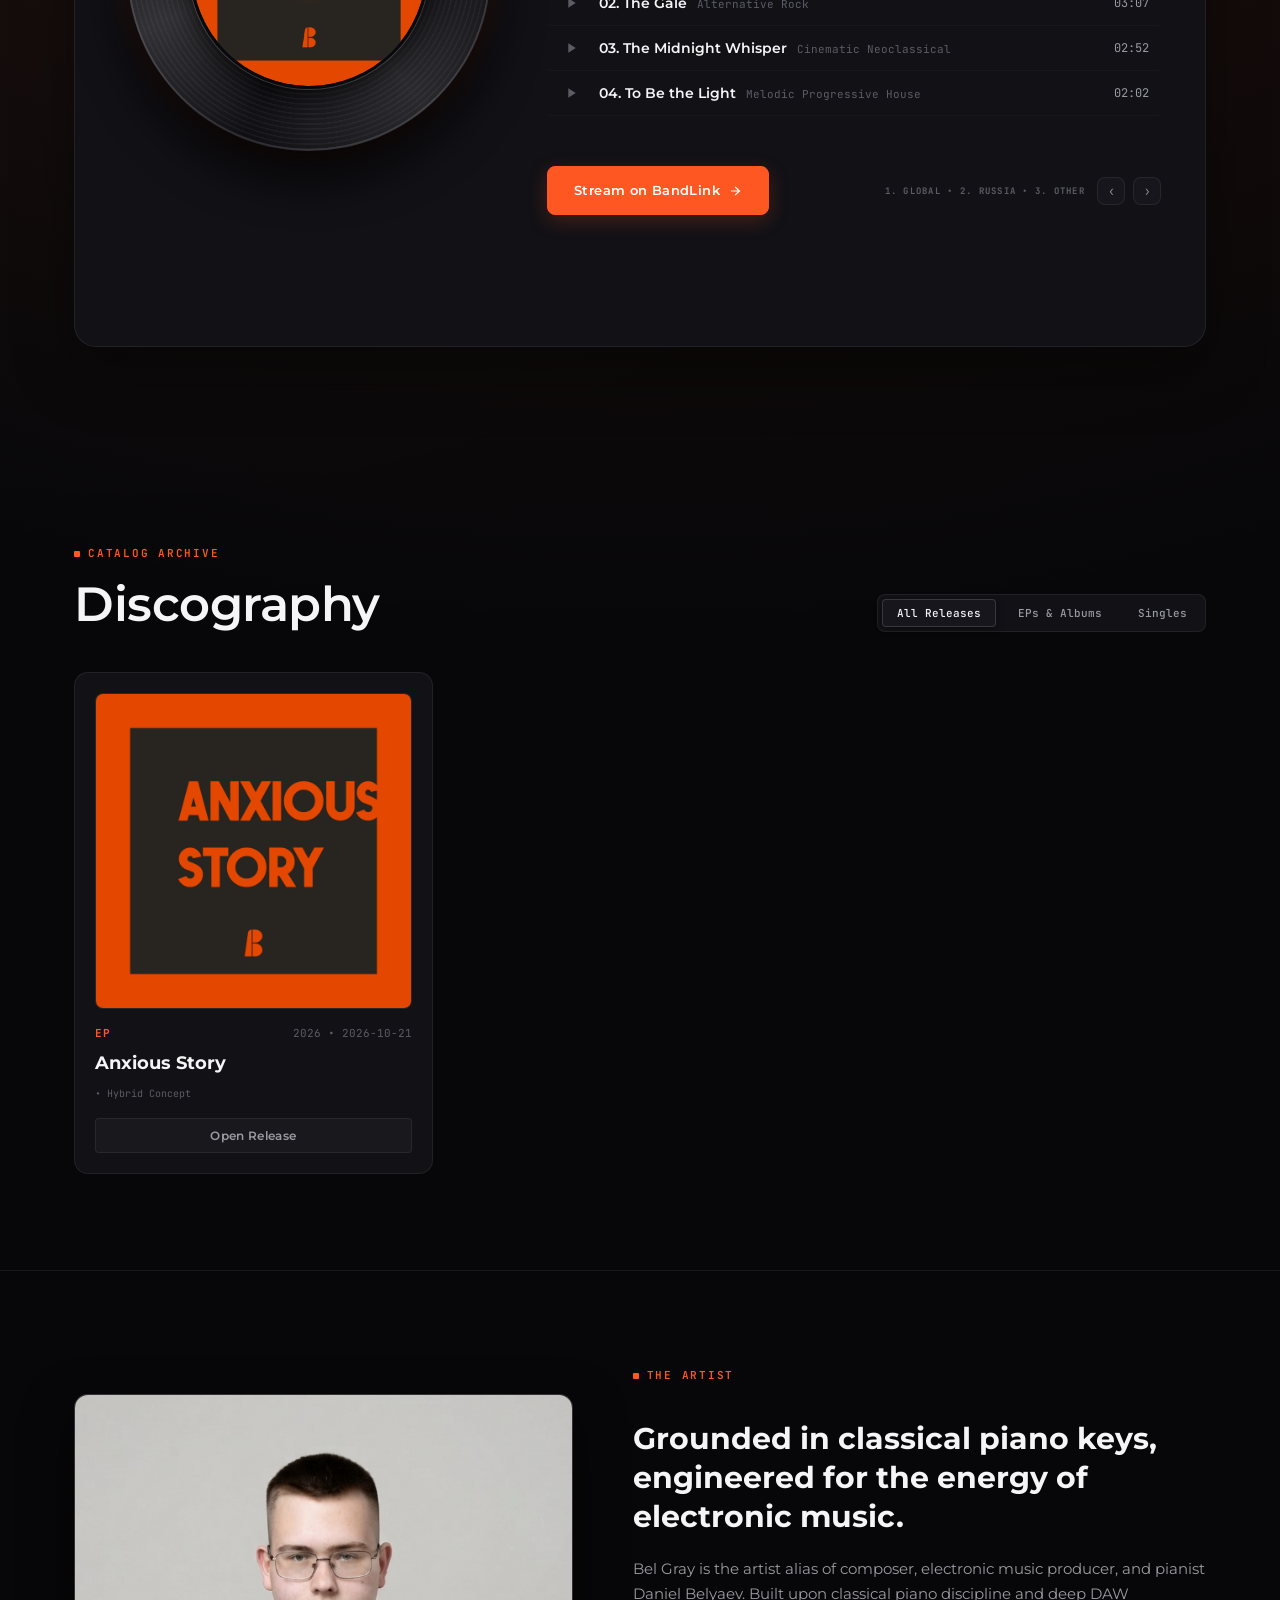
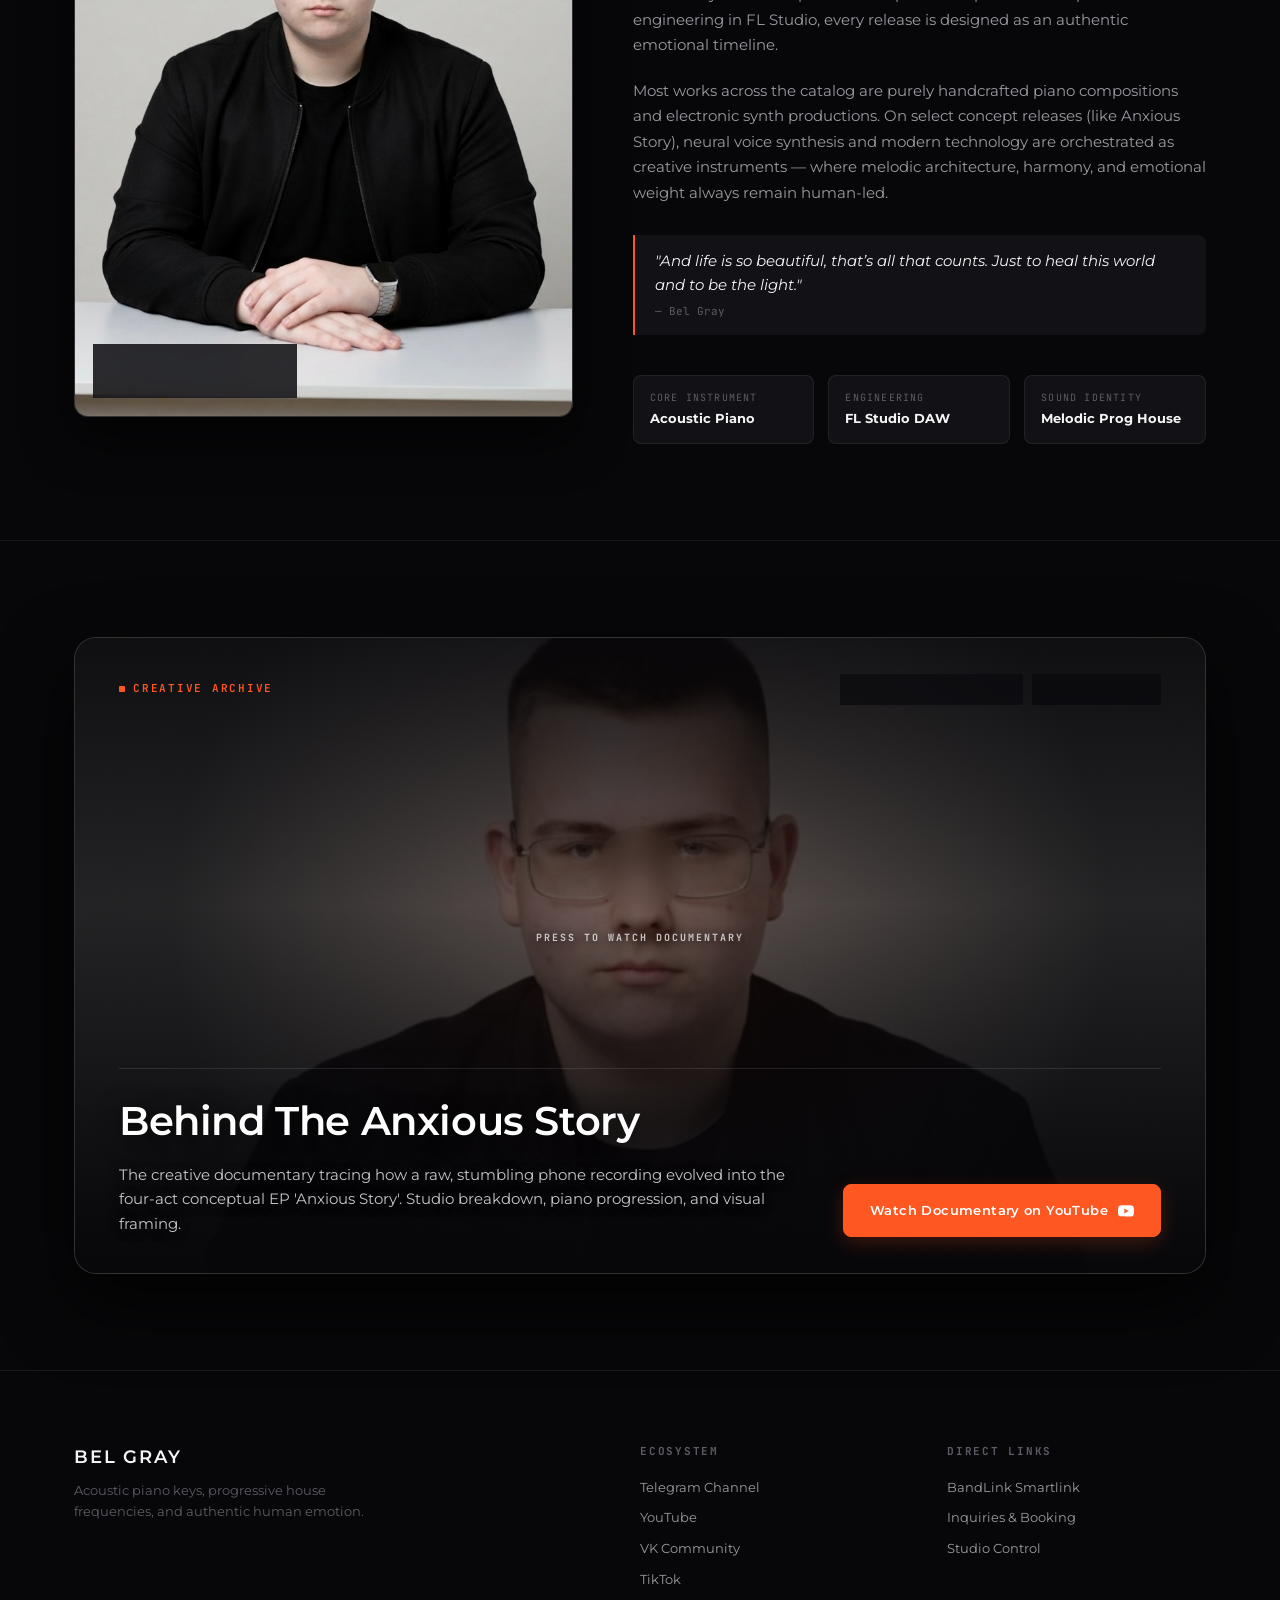
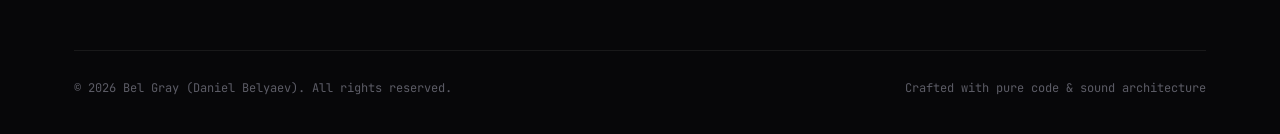
==== commit c74b0864: "add api & change font" ====
--- a/index.html
+++ b/index.html
@@ -17,21 +17,21 @@
   <meta property="og:site_name" content="Bel Gray Official">
   <meta property="og:title" content="Bel Gray | Official Music Hub">
   <meta property="og:description" content="Electronic music producer & pianist. Stream latest EP 'Anxious Story' and explore melodic electronic soundscapes.">
-  <meta property="og:image" content="assets/Anxious Story.jpg">
-  <meta property="og:url" content="https://belgray.com/">
+  <meta property="og:image" content="https://cloud-belgray.com/belgray_artist/assets/Anxious%20Story.jpg">
+  <meta property="og:url" content="https://cloud-belgray.com/belgray_artist/">
 
   <!-- Twitter Card -->
   <meta name="twitter:card" content="summary_large_image">
   <meta name="twitter:title" content="Bel Gray | Official Music Hub">
   <meta name="twitter:description" content="Electronic music producer & pianist Daniel Belyaev (Bel Gray). Latest EP 'Anxious Story' out now.">
-  <meta name="twitter:image" content="assets/Anxious Story.jpg">
+  <meta name="twitter:image" content="https://cloud-belgray.com/belgray_artist/assets/Anxious%20Story.jpg">
 
   <!-- Fonts & Styles -->
   <link rel="icon" type="image/svg+xml" href="assets/BGM Logo White.svg">
   <link rel="apple-touch-icon" href="assets/BGM Avatar.png">
   <link rel="preconnect" href="https://fonts.googleapis.com">
   <link rel="preconnect" href="https://fonts.gstatic.com" crossorigin>
-  <link href="https://fonts.googleapis.com/css2?family=Inter:wght@300;400;500;600;700;800;900&family=JetBrains+Mono:wght@400;500;600;700&display=swap" rel="stylesheet">
+  <link href="https://fonts.googleapis.com/css2?family=Montserrat:ital,wght@0,300;0,400;0,500;0,600;0,700;0,800;0,900;1,400;1,600&family=JetBrains+Mono:wght@400;500;600;700&display=swap" rel="stylesheet">
   <link rel="stylesheet" href="styles.css">
 
   <!-- Schema.org Structured Data -->
--- a/styles.css
+++ b/styles.css
@@ -33,7 +33,7 @@
   --text-muted: #5C5C66;
   --text-dim: #3E3E48;
 
-  --font-sans: 'Inter', -apple-system, BlinkMacSystemFont, 'Segoe UI', Roboto, sans-serif;
+  --font-sans: 'Montserrat', -apple-system, BlinkMacSystemFont, 'Segoe UI', Roboto, sans-serif;
   --font-mono: 'JetBrains Mono', 'SF Mono', monospace;
 
   /* Layout & Geometry */
@@ -243,8 +243,8 @@
 }
 
 .brand-name {
-  font-weight: 800;
-  letter-spacing: 0.16em;
+  font-weight: 600;
+  letter-spacing: 0.1em;
   font-size: 15px;
   line-height: 1.1;
   color: var(--text-primary);
@@ -432,8 +432,8 @@
 
 .section-title {
   font-size: clamp(30px, 4.2vw, 48px);
-  font-weight: 800;
-  letter-spacing: -0.02em;
+  font-weight: 600;
+  letter-spacing: -0.01em;
   line-height: 1.15;
 }
 
@@ -468,12 +468,12 @@
 
 .hero-title-glitch {
   font-size: clamp(52px, 10vw, 108px);
-  font-weight: 900;
-  letter-spacing: 0.08em;
+  font-weight: 600;
+  letter-spacing: 0.02em;
   line-height: 1;
   margin-bottom: 22px;
   text-transform: uppercase;
-  background: linear-gradient(180deg, #FFFFFF 30%, rgba(255, 255, 255, 0.6) 100%);
+  background: linear-gradient(180deg, #FFFFFF 35%, rgba(255, 255, 255, 0.72) 100%);
   -webkit-background-clip: text;
   -webkit-text-fill-color: transparent;
 }
@@ -1134,8 +1134,8 @@
 
 .featured-title {
   font-size: clamp(32px, 3.5vw, 44px);
-  font-weight: 800;
-  letter-spacing: -0.02em;
+  font-weight: 600;
+  letter-spacing: -0.01em;
   margin-bottom: 12px;
 }
 
@@ -1812,21 +1812,29 @@
   border: 1px solid var(--border-subtle);
   padding: 16px;
   border-radius: var(--radius-sm);
+  display: flex;
+  flex-direction: column;
+  justify-content: center;
+  min-width: 0;
 }
 
 .stat-kicker {
+  display: block;
   font-family: var(--font-mono);
   font-size: 10px;
   color: var(--text-muted);
   letter-spacing: 0.12em;
   text-transform: uppercase;
-  margin-bottom: 4px;
+  margin-bottom: 6px;
+  line-height: 1.2;
 }
 
 .stat-value-text {
+  display: block;
   font-size: 13px;
   font-weight: 700;
   color: var(--text-primary);
+  line-height: 1.35;
 }
 
 /* ==========================================================================
@@ -2049,8 +2057,8 @@
 
 .bts-title {
   font-size: clamp(26px, 3.4vw, 40px);
-  font-weight: 800;
-  letter-spacing: -0.02em;
+  font-weight: 600;
+  letter-spacing: -0.01em;
   margin-bottom: 10px;
   color: #FFFFFF;
   text-shadow: 0 4px 24px rgba(0, 0, 0, 0.75);
@@ -2179,8 +2187,8 @@
 }
 
 .footer-brand-title {
-  font-weight: 800;
-  letter-spacing: 0.14em;
+  font-weight: 600;
+  letter-spacing: 0.1em;
   font-size: 18px;
   color: var(--text-primary);
   margin-bottom: 8px;
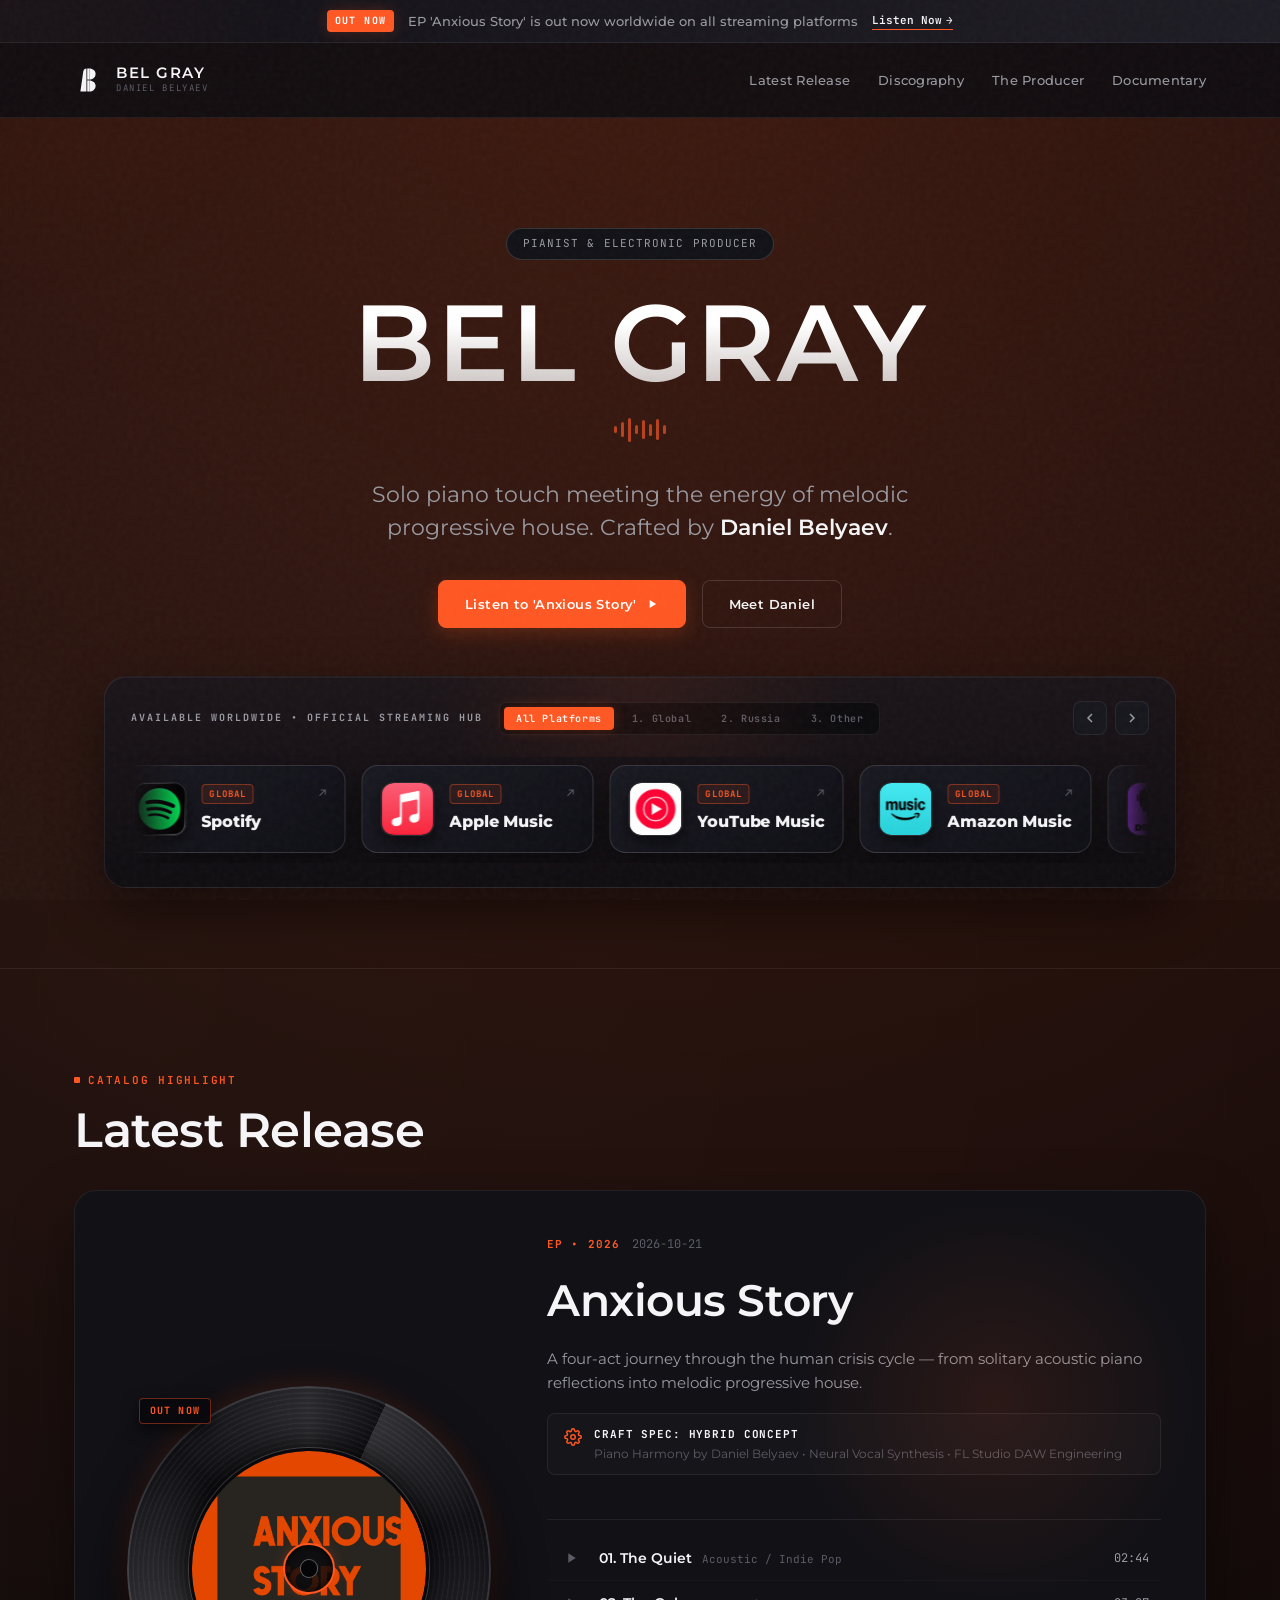
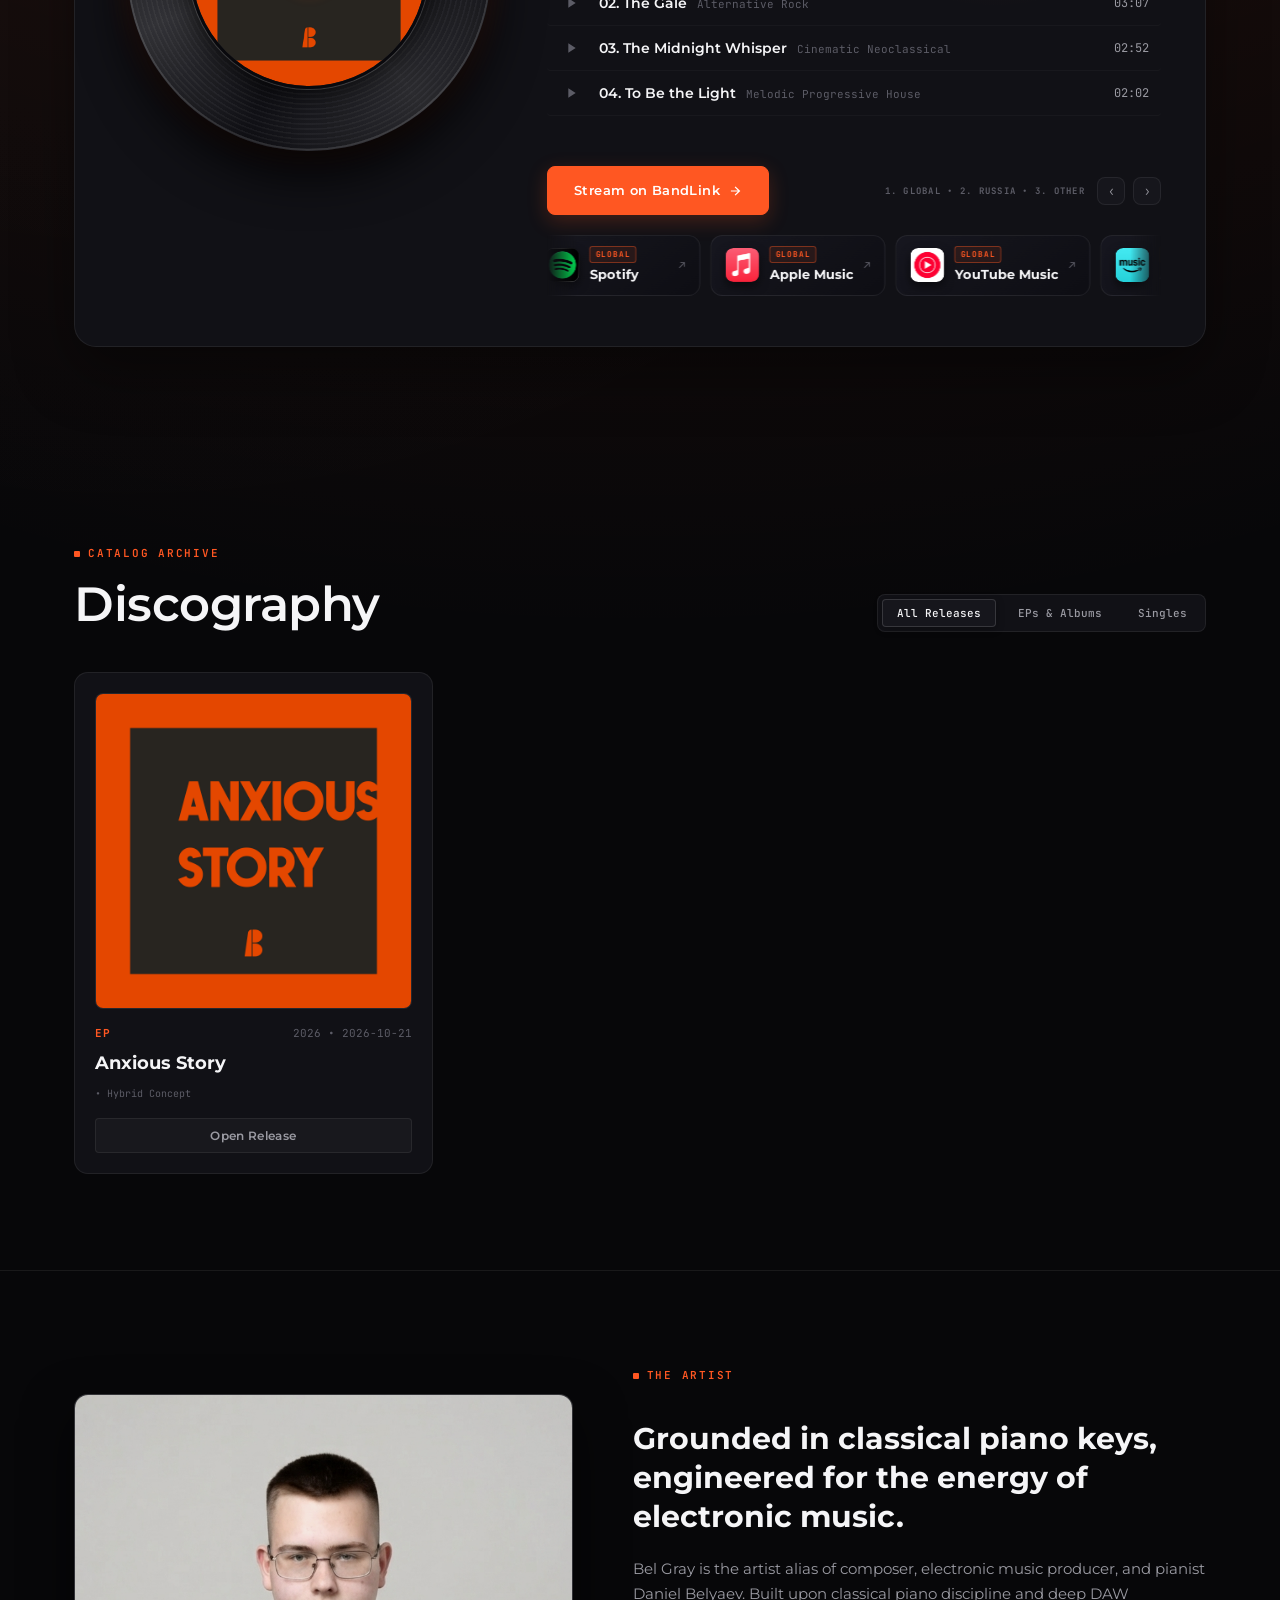
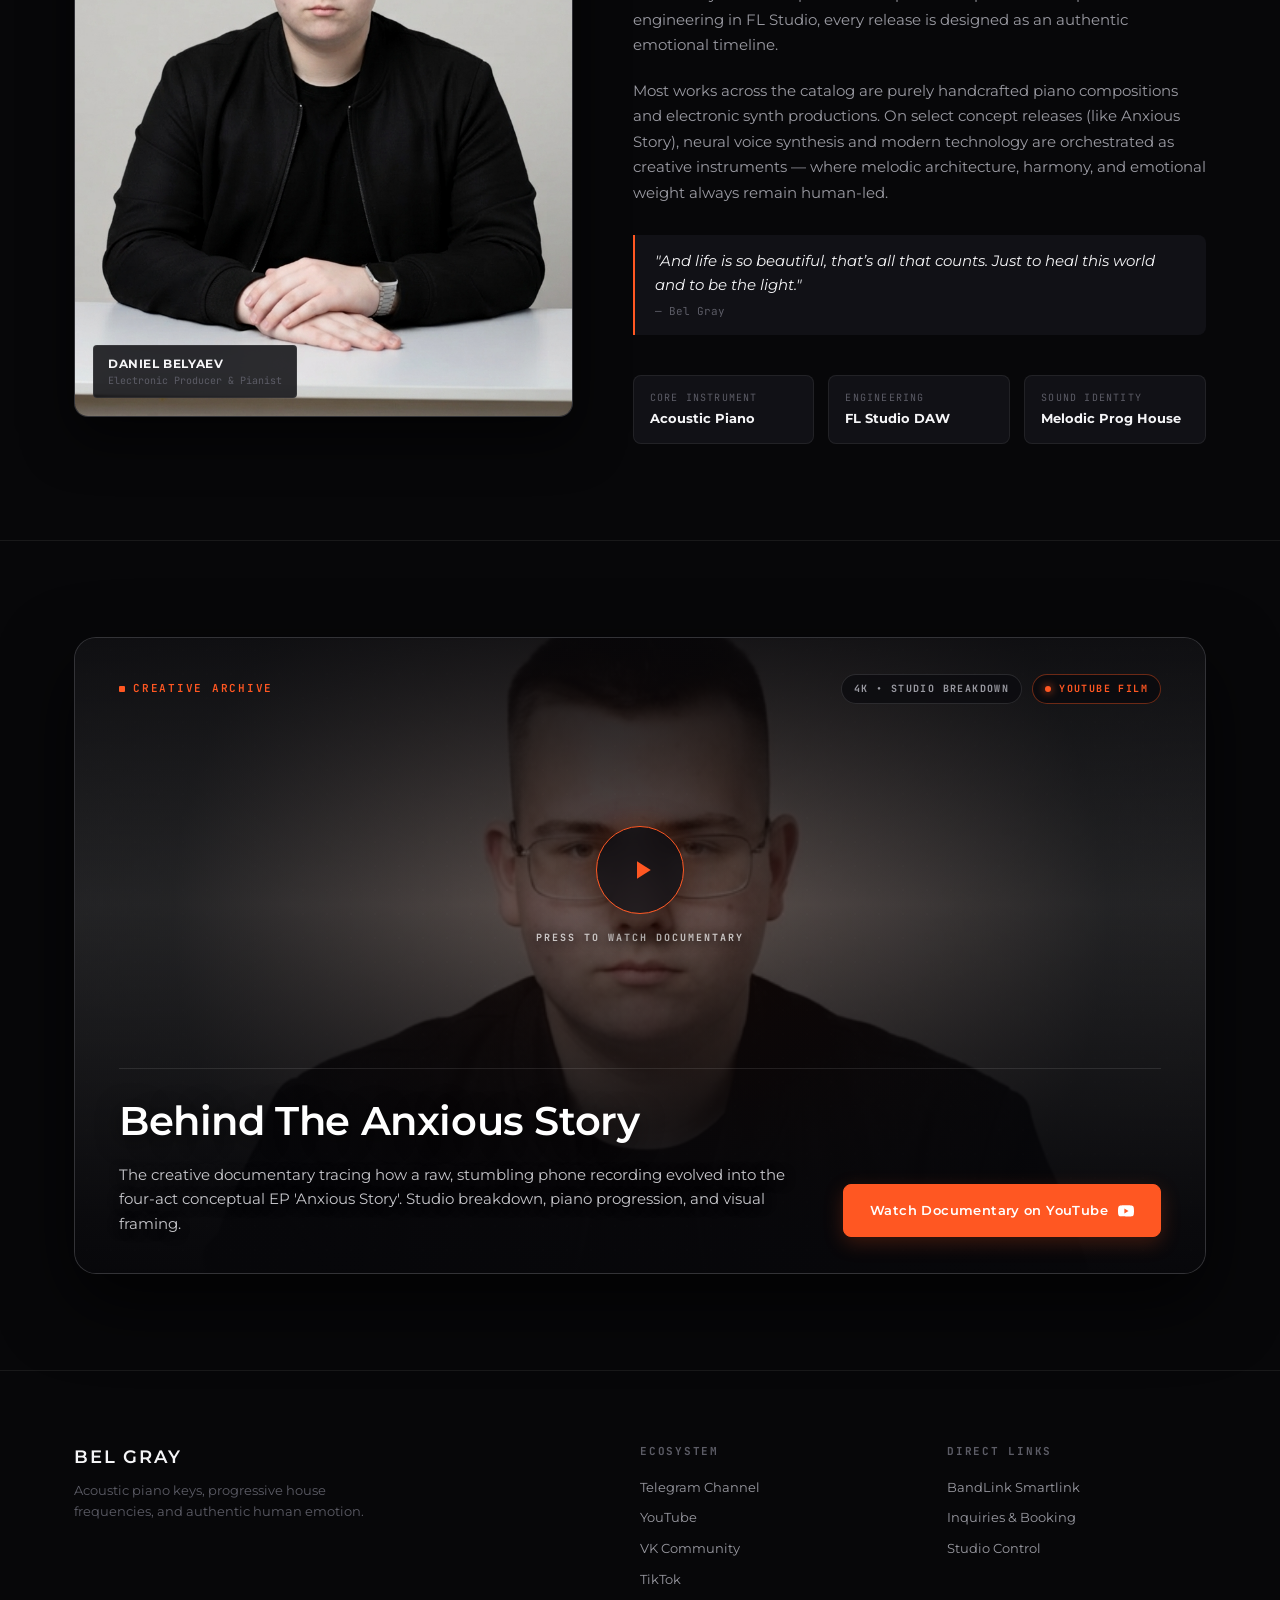
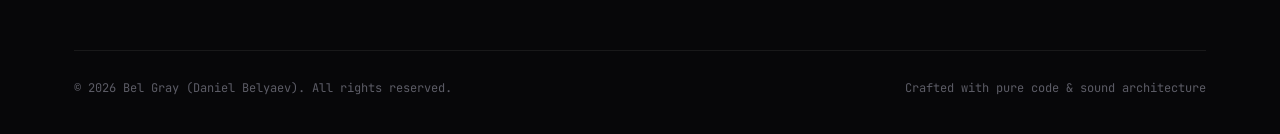
==== commit 9175a300: "add more features in the studio" ====
--- a/index.html
+++ b/index.html
@@ -4,27 +4,27 @@
   <meta charset="UTF-8">
   <meta name="viewport" content="width=device-width, initial-scale=1.0">
 
-  <!-- Primary Meta Tags -->
-  <title>Bel Gray | Official Music Hub & Discography</title>
-  <meta name="title" content="Bel Gray | Official Music Hub & Discography">
-  <meta name="description" content="Official website of electronic music producer and pianist Bel Gray (Daniel Belyaev). Stream the latest EP 'Anxious Story', discover discography, and explore neoclassical piano infused with progressive house.">
-  <meta name="keywords" content="Bel Gray, Daniel Belyaev, Anxious Story, To Be The Light, Progressive House, Melodic House, Piano House, Neoclassical, FL Studio, Electronic Producer">
+  <!-- Primary Meta Tags (Managed via Studio Control & server.py) -->
+  <title id="page-title">Bel Gray | Official Music Hub &amp; Discography</title>
+  <meta id="meta-title" name="title" content="Bel Gray | Official Music Hub &amp; Discography">
+  <meta id="meta-desc" name="description" content="Official website of electronic music producer, composer, and pianist Bel Gray (Daniel Belyaev). Explore the complete discography, studio craft, and melodic electronic soundscapes.">
+  <meta id="meta-keywords" name="keywords" content="Bel Gray, Daniel Belyaev, Progressive House, Melodic House, Piano House, Neoclassical, FL Studio, Electronic Producer">
   <meta name="author" content="Daniel Belyaev (Bel Gray)">
   <meta name="robots" content="index, follow">
 
   <!-- Open Graph / Meta for Socials & Telegram -->
   <meta property="og:type" content="profile">
   <meta property="og:site_name" content="Bel Gray Official">
-  <meta property="og:title" content="Bel Gray | Official Music Hub">
-  <meta property="og:description" content="Electronic music producer & pianist. Stream latest EP 'Anxious Story' and explore melodic electronic soundscapes.">
-  <meta property="og:image" content="https://cloud-belgray.com/belgray_artist/assets/Anxious%20Story.jpg">
-  <meta property="og:url" content="https://cloud-belgray.com/belgray_artist/">
+  <meta id="og-title" property="og:title" content="Bel Gray | Official Artist Hub">
+  <meta id="og-desc" property="og:description" content="Electronic music producer &amp; pianist Daniel Belyaev. Melodic progressive house meets acoustic piano.">
+  <meta id="og-image" property="og:image" content="https://cloud-belgray.com/belgray_artist/assets/og-banner.jpg">
+  <meta id="og-url" property="og:url" content="https://cloud-belgray.com/belgray_artist/">
 
   <!-- Twitter Card -->
   <meta name="twitter:card" content="summary_large_image">
-  <meta name="twitter:title" content="Bel Gray | Official Music Hub">
-  <meta name="twitter:description" content="Electronic music producer & pianist Daniel Belyaev (Bel Gray). Latest EP 'Anxious Story' out now.">
-  <meta name="twitter:image" content="https://cloud-belgray.com/belgray_artist/assets/Anxious%20Story.jpg">
+  <meta id="tw-title" name="twitter:title" content="Bel Gray | Official Artist Hub">
+  <meta id="tw-desc" name="twitter:description" content="Electronic music producer &amp; pianist Daniel Belyaev. Melodic progressive house meets acoustic piano.">
+  <meta id="tw-image" name="twitter:image" content="https://cloud-belgray.com/belgray_artist/assets/og-banner.jpg">
 
   <!-- Fonts & Styles -->
   <link rel="icon" type="image/svg+xml" href="assets/BGM Logo White.svg">
@@ -82,8 +82,8 @@
           </svg>
         </div>
         <div class="brand-title-wrap">
-          <span class="brand-name">BEL GRAY</span>
-          <span class="brand-subtitle">Daniel Belyaev</span>
+          <span class="brand-name" id="header-brand-name">BEL GRAY</span>
+          <span class="brand-subtitle" id="header-brand-subtitle">Daniel Belyaev</span>
         </div>
       </a>
 
@@ -149,7 +149,7 @@
         <div class="streaming-showcase" id="streaming-showcase">
           <div class="streaming-showcase-header">
             <div class="streaming-showcase-title-group">
-              <span class="streaming-label">AVAILABLE WORLDWIDE • OFFICIAL STREAMING HUB</span>
+              <span class="streaming-label" id="hero-streaming-label">AVAILABLE WORLDWIDE • OFFICIAL STREAMING HUB</span>
               <div class="streaming-tier-tabs" id="streaming-tier-tabs" role="tablist" aria-label="Filter streaming platforms by region">
                 <button type="button" class="tier-tab-btn active" data-tier="all">All Platforms</button>
                 <button type="button" class="tier-tab-btn" data-tier="global">1. Global</button>
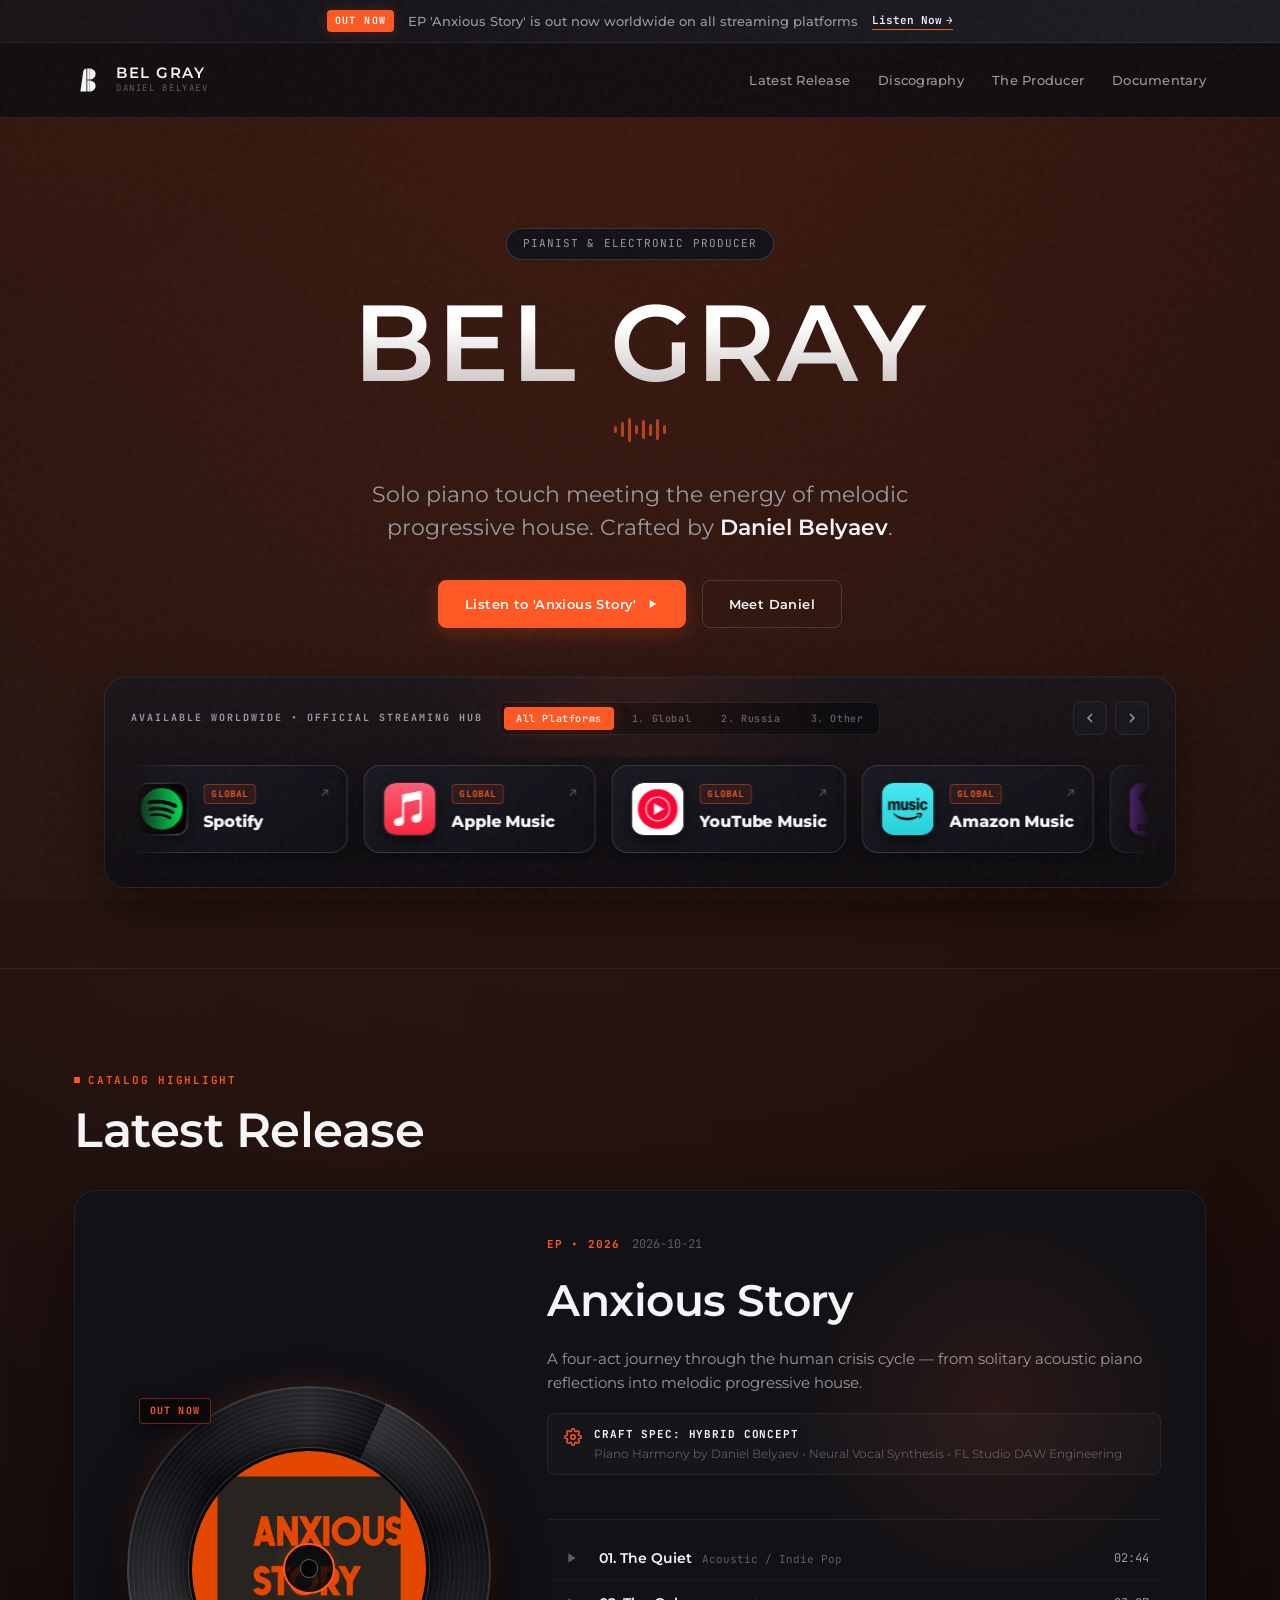
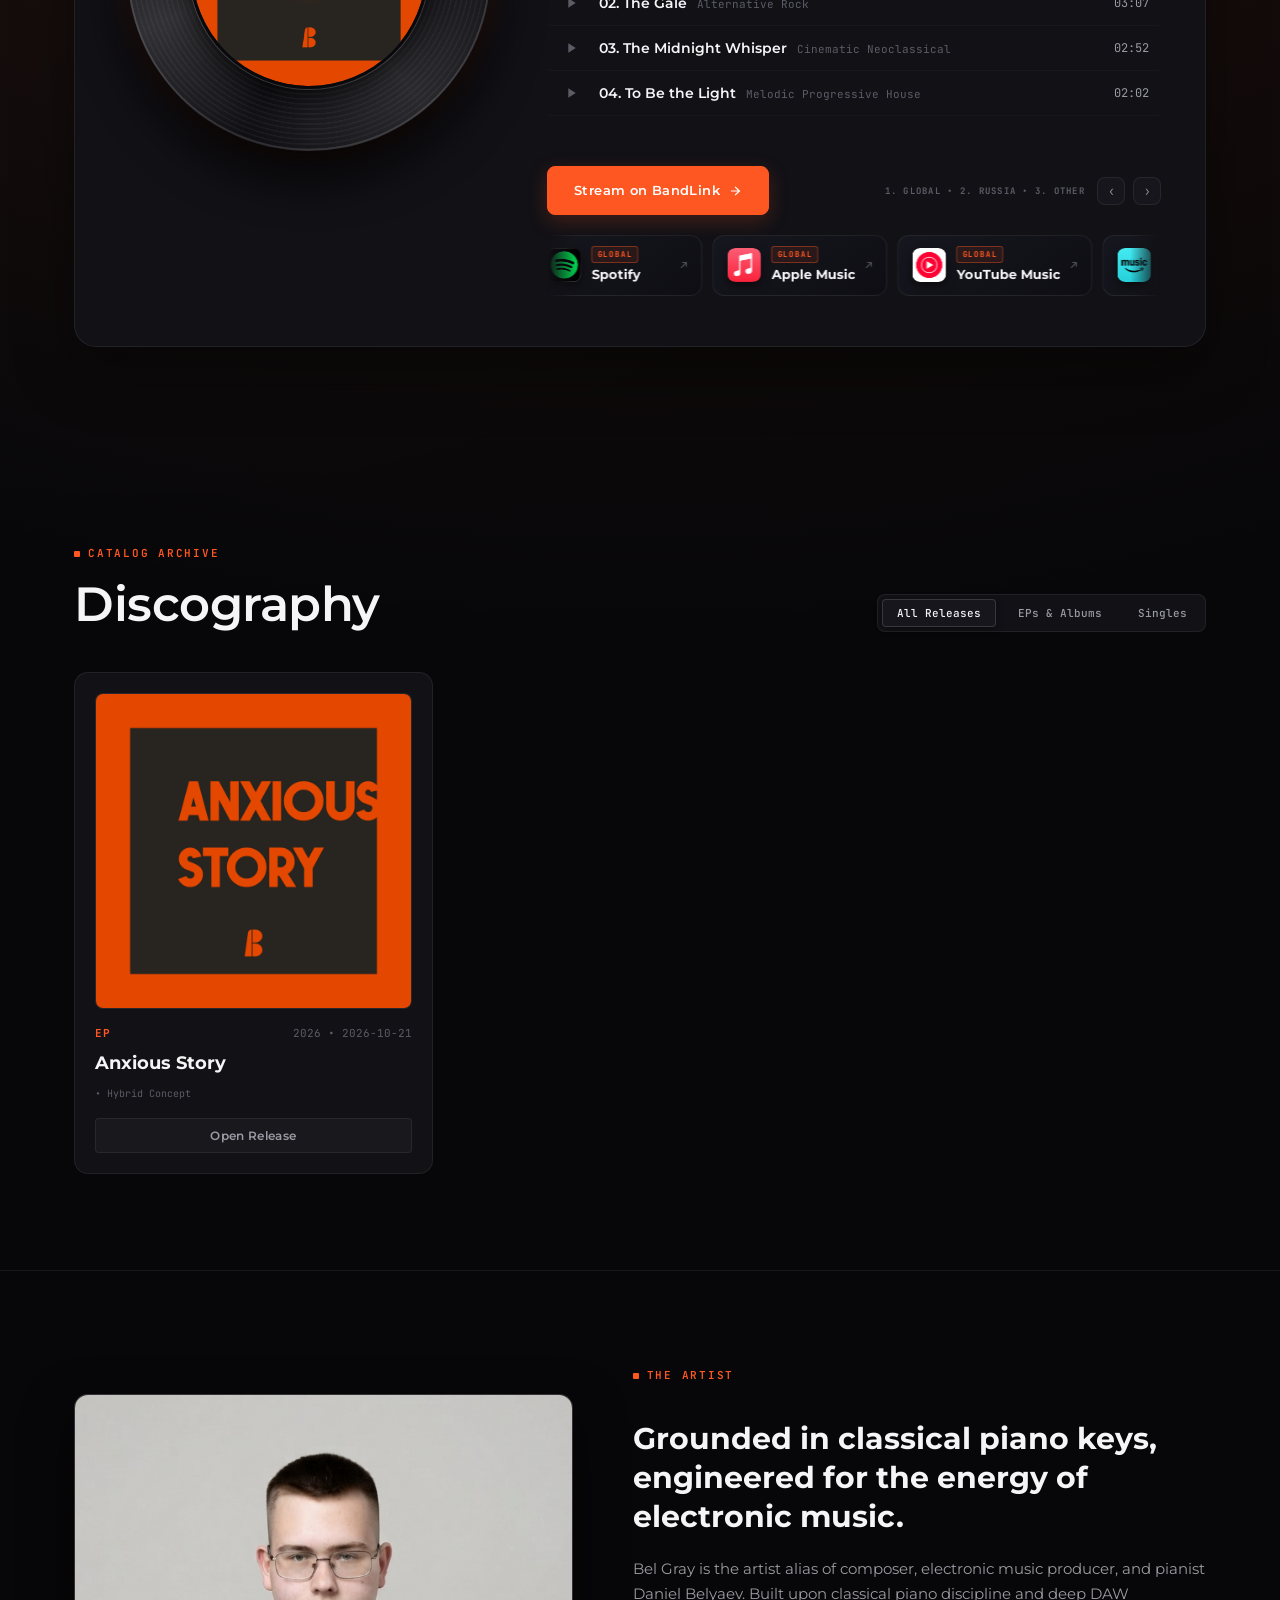
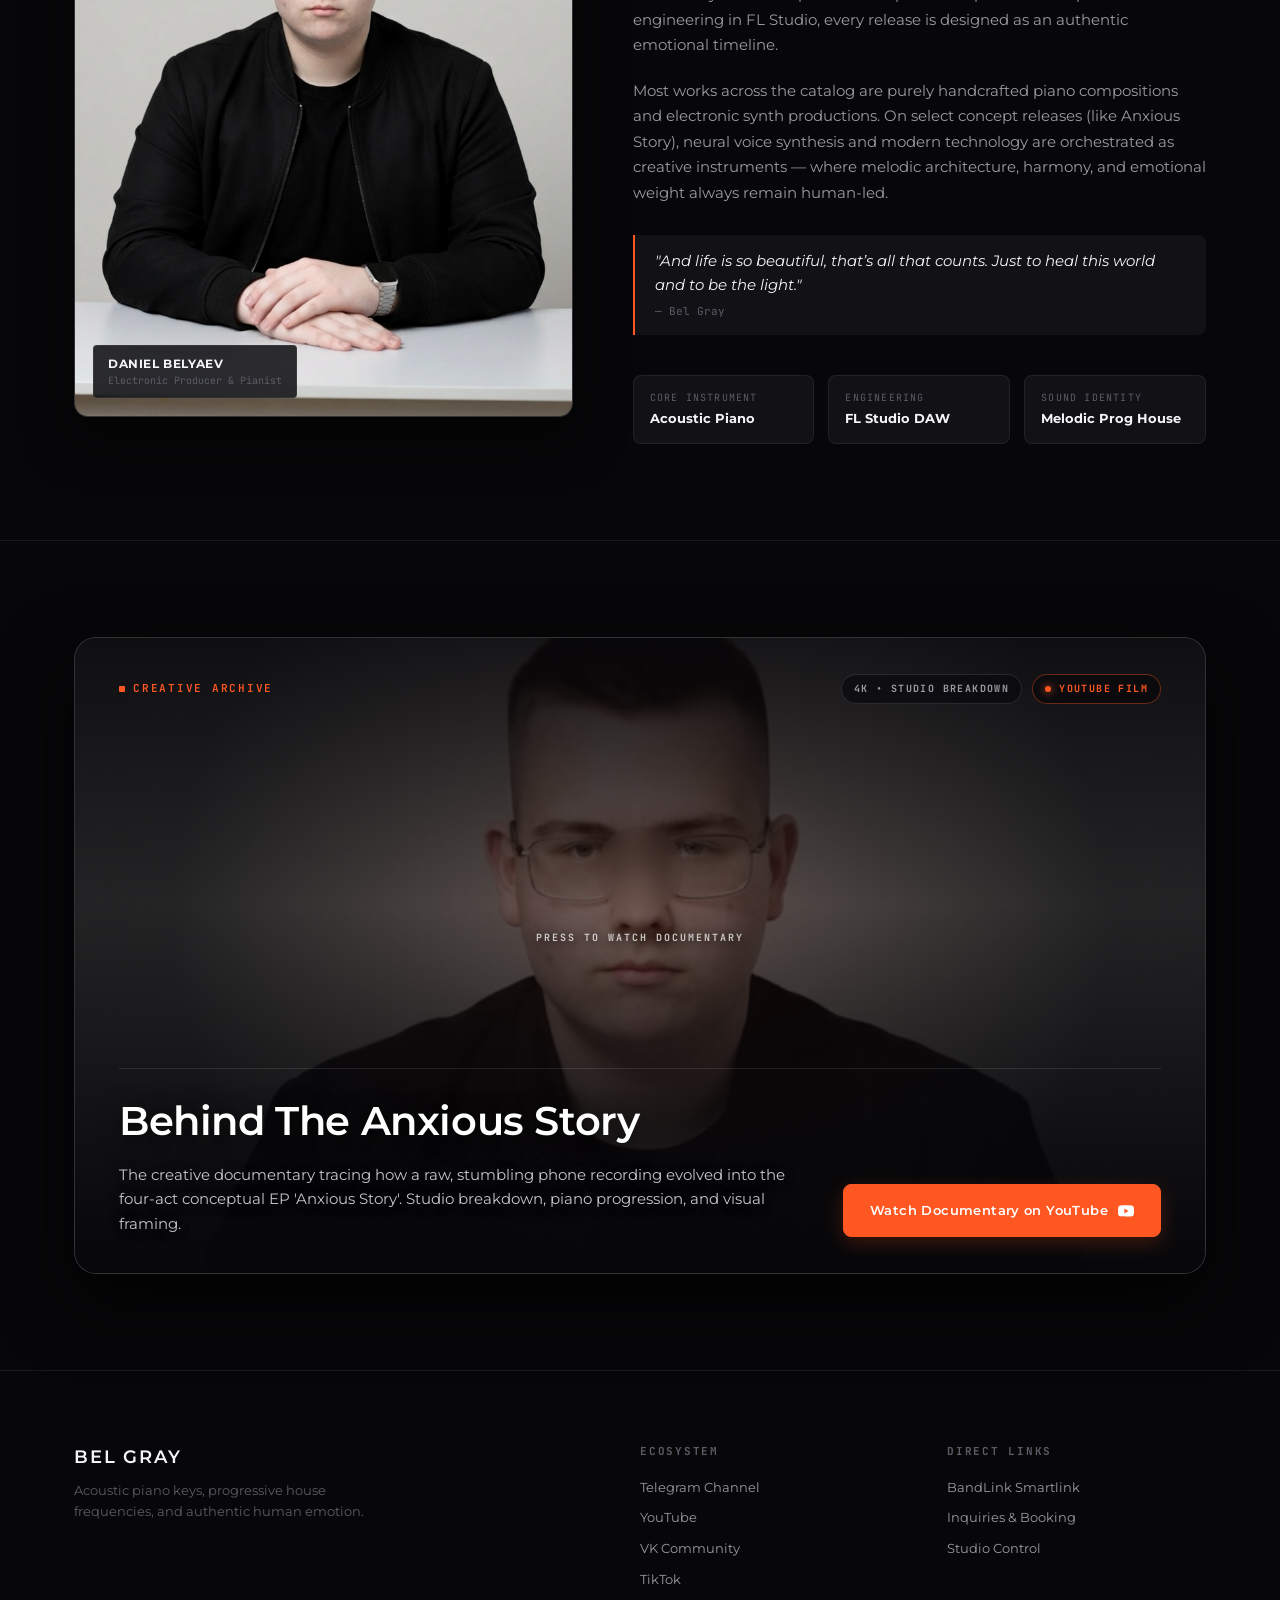
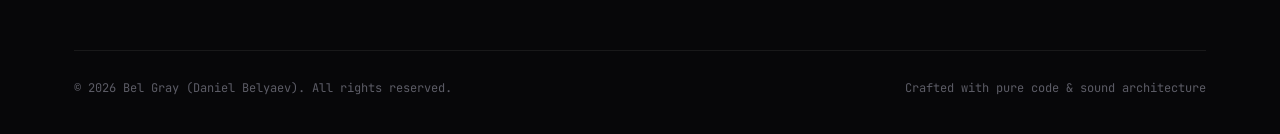
==== commit d6702ef4: "add og-banner" ====
--- a/index.html
+++ b/index.html
@@ -13,11 +13,15 @@
   <meta name="robots" content="index, follow">
 
   <!-- Open Graph / Meta for Socials & Telegram -->
-  <meta property="og:type" content="profile">
+  <meta property="og:type" content="website">
   <meta property="og:site_name" content="Bel Gray Official">
   <meta id="og-title" property="og:title" content="Bel Gray | Official Artist Hub">
   <meta id="og-desc" property="og:description" content="Electronic music producer &amp; pianist Daniel Belyaev. Melodic progressive house meets acoustic piano.">
   <meta id="og-image" property="og:image" content="https://cloud-belgray.com/belgray_artist/assets/og-banner.jpg">
+  <meta property="og:image:type" content="image/jpeg">
+  <meta property="og:image:width" content="1200">
+  <meta property="og:image:height" content="630">
+  <meta property="og:image:alt" content="Bel Gray — Pianist &amp; Electronic Producer">
   <meta id="og-url" property="og:url" content="https://cloud-belgray.com/belgray_artist/">
 
   <!-- Twitter Card -->
